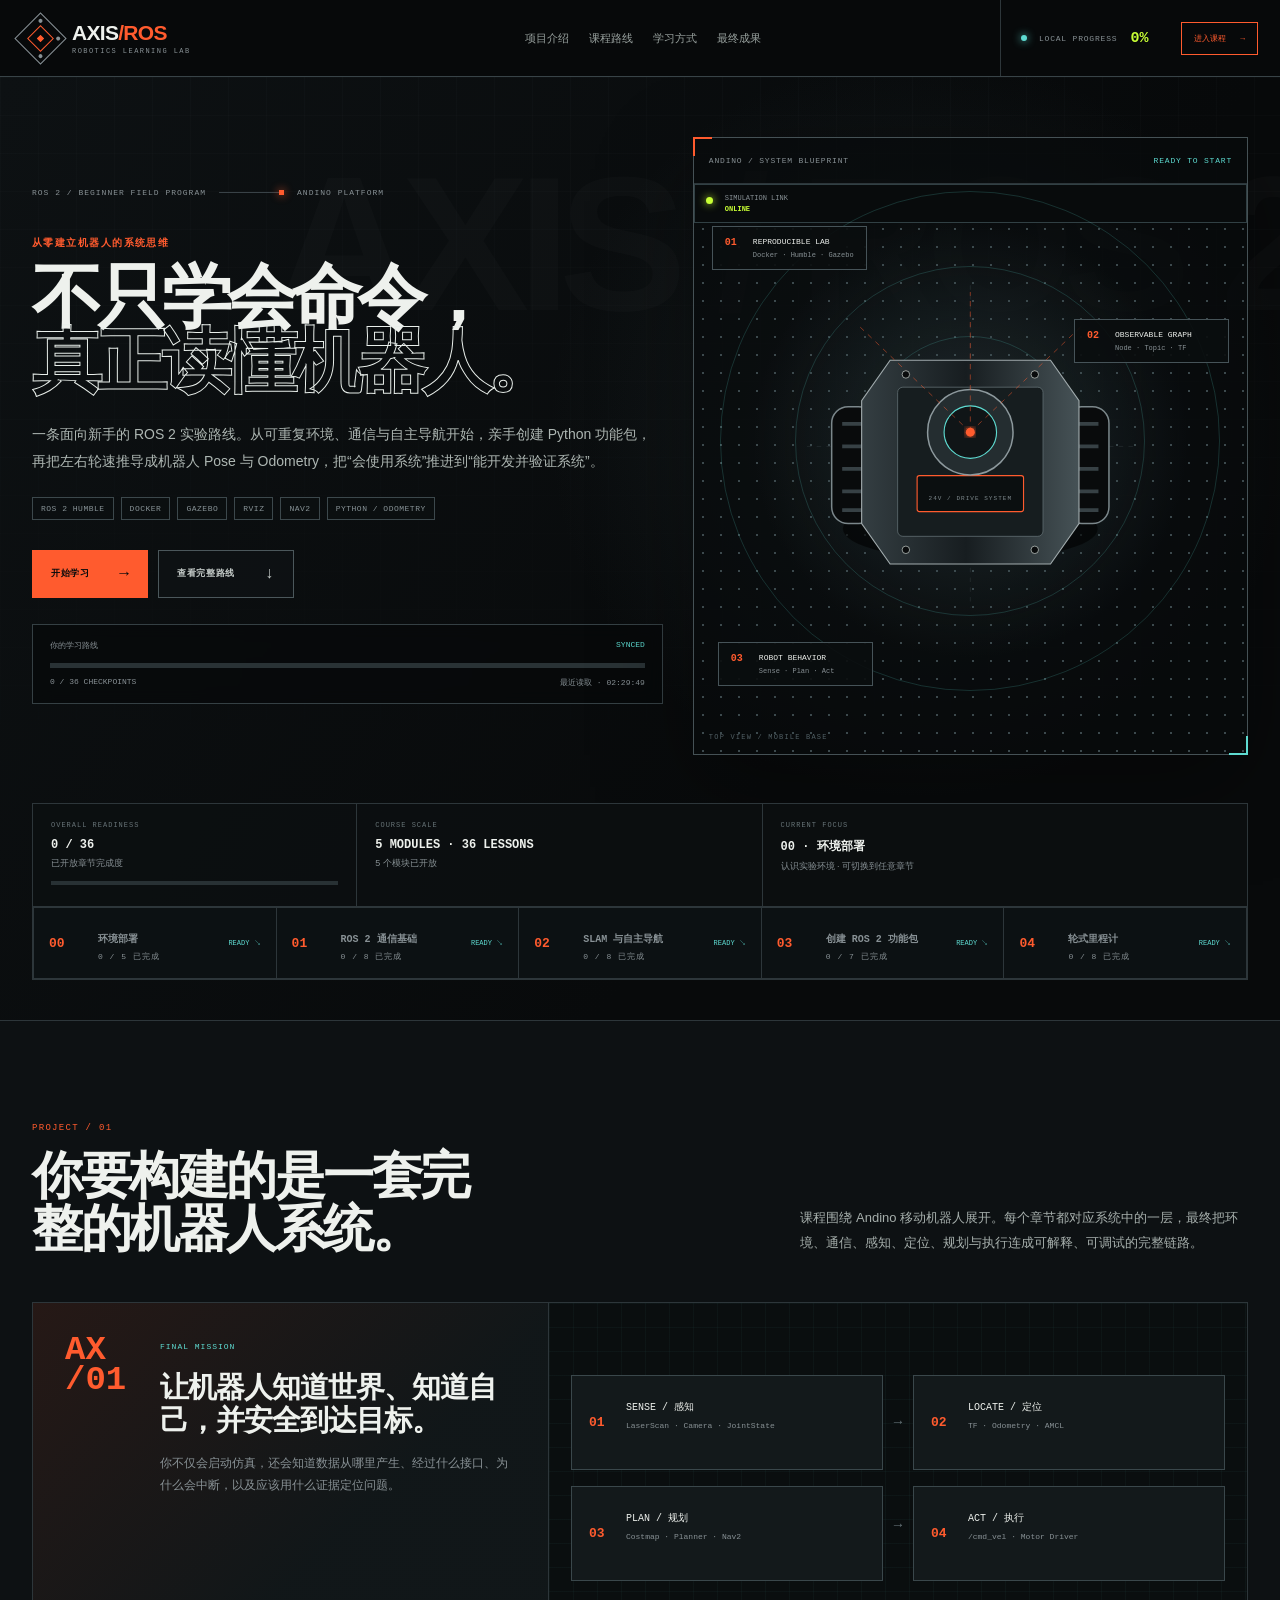
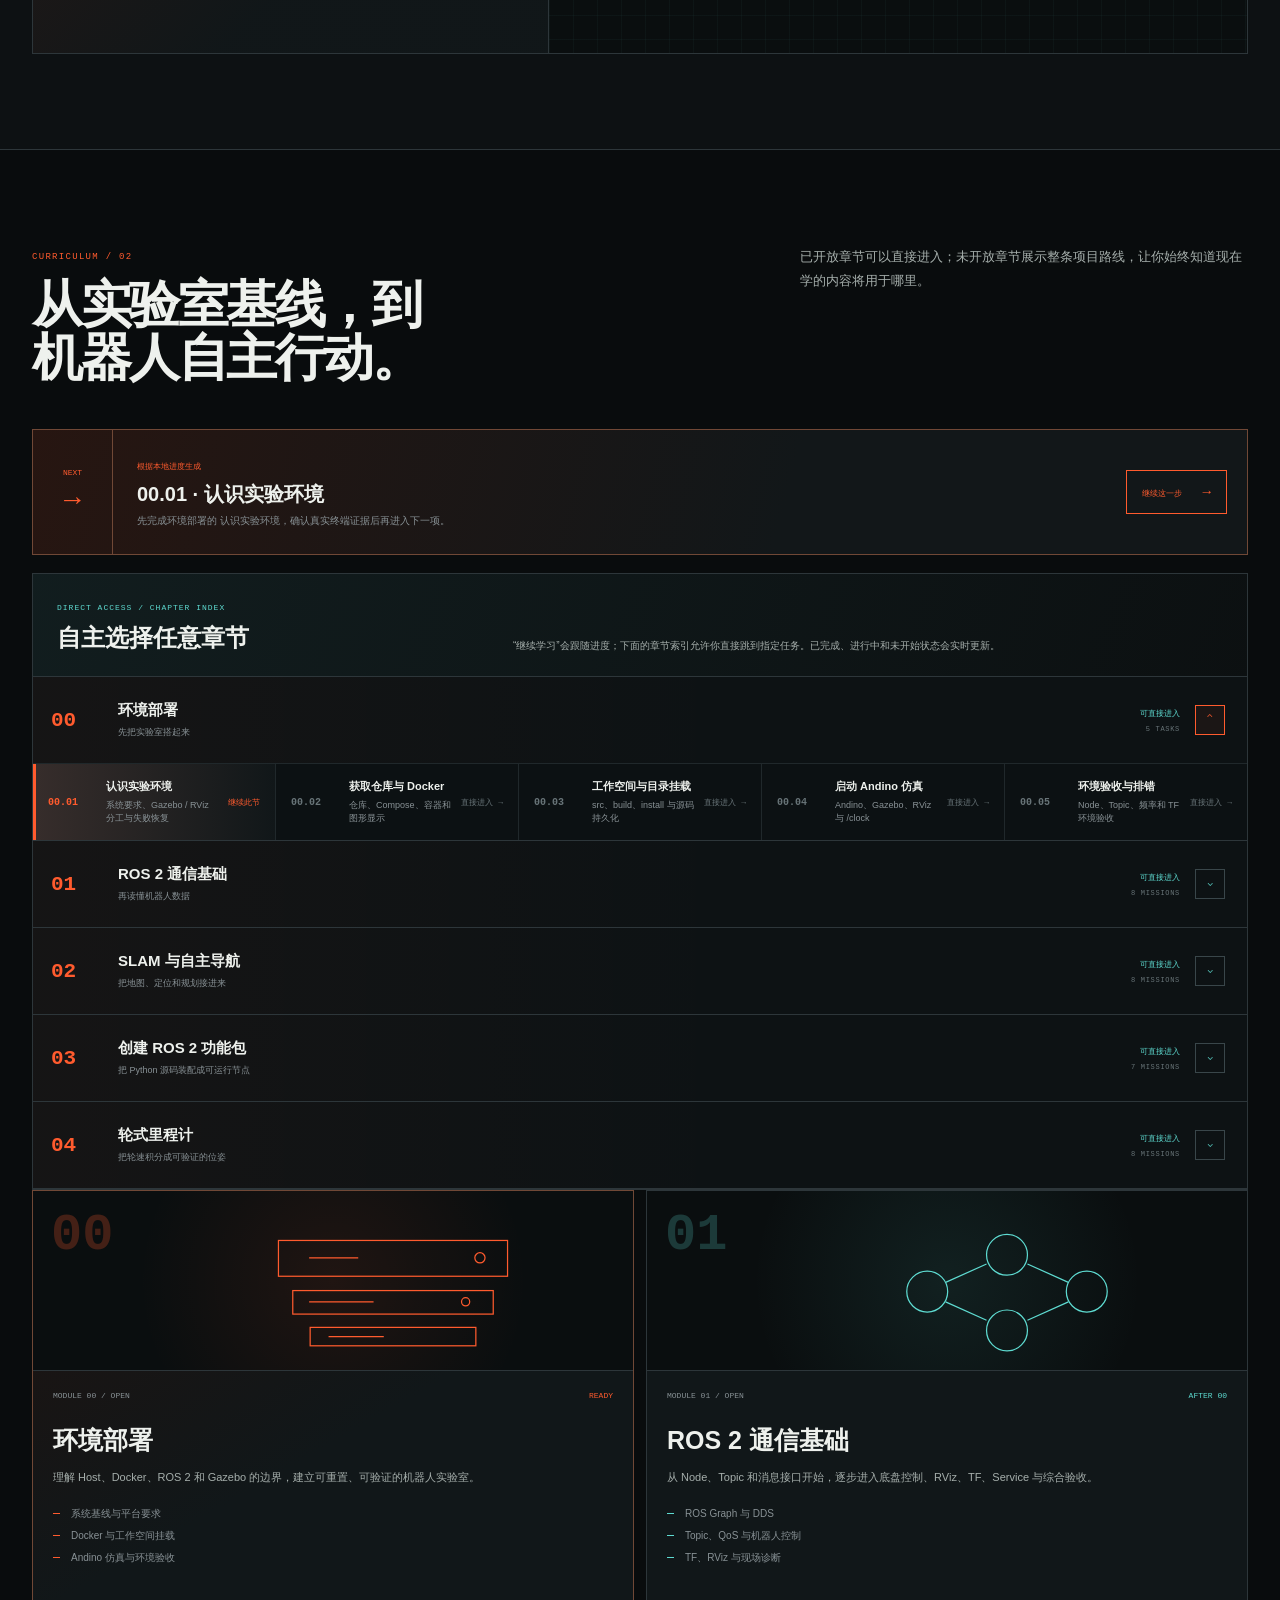
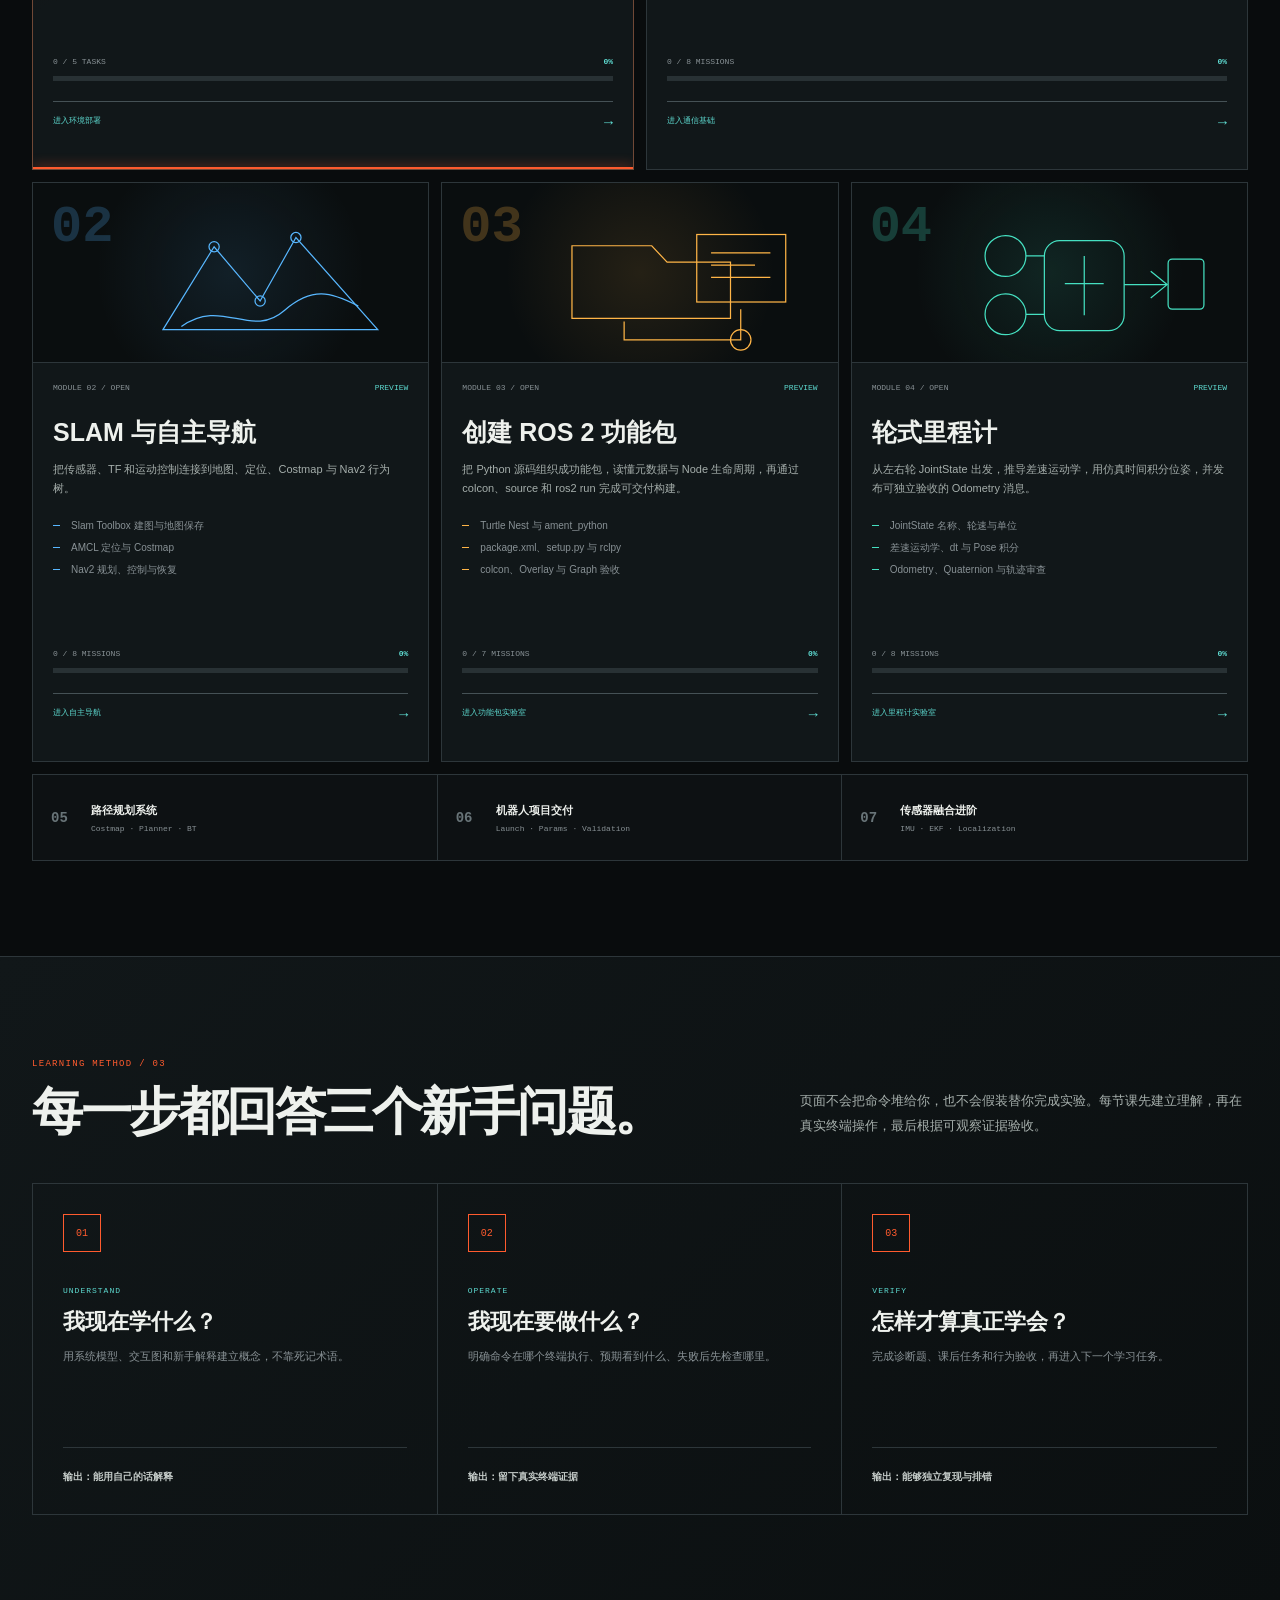
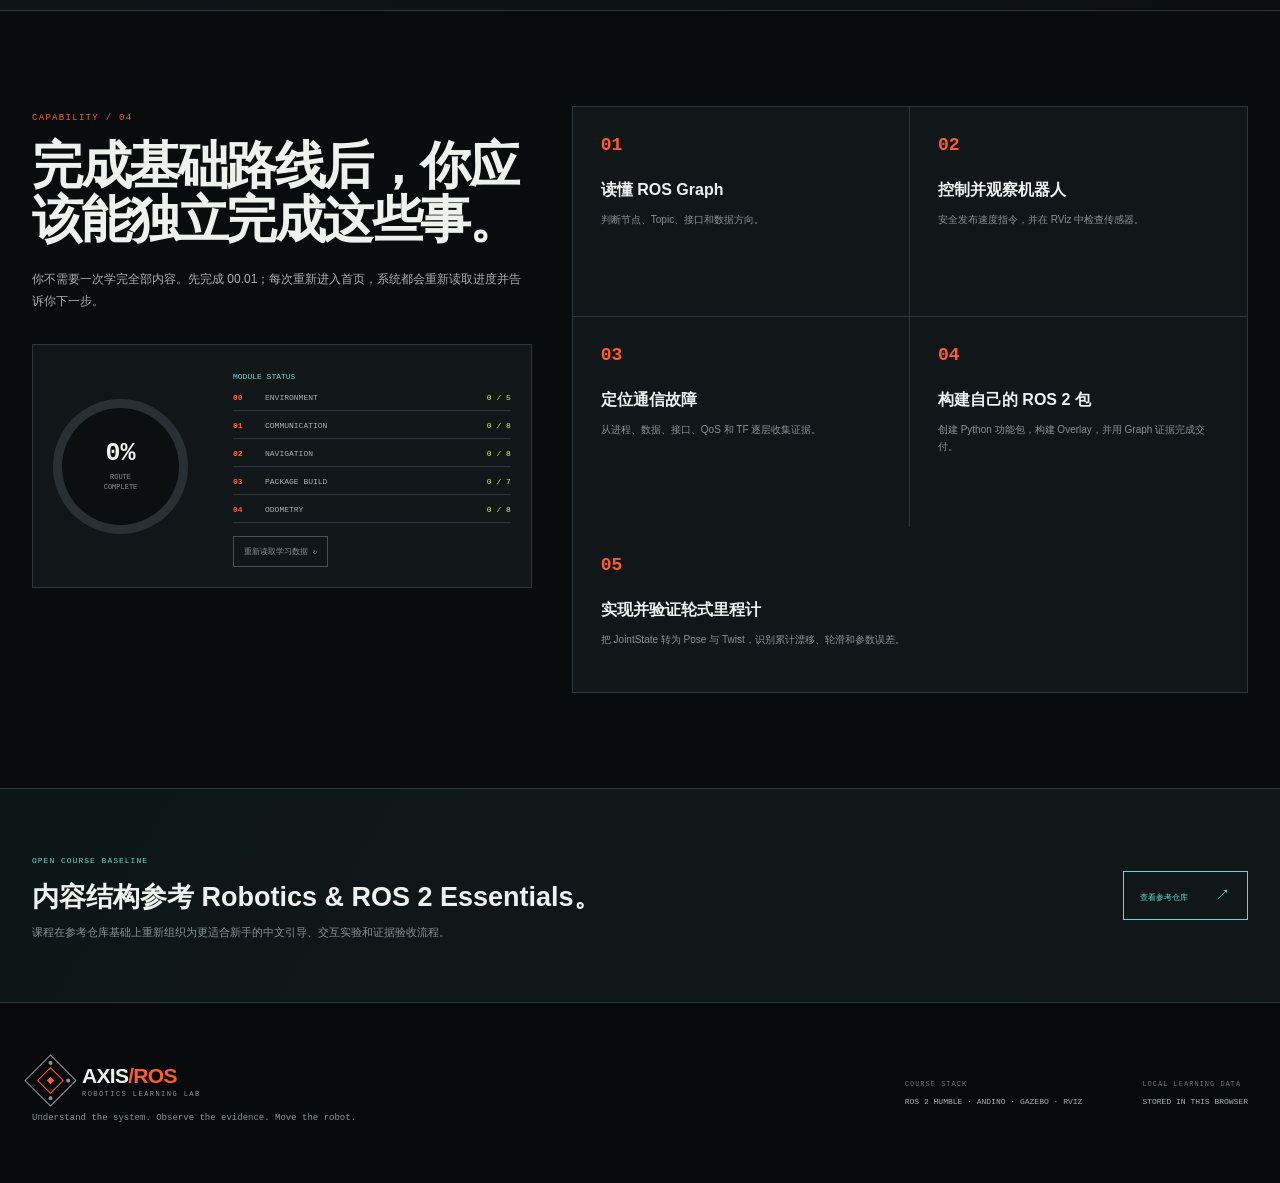
==== index.html @ 4b0c932d "feat: add interactive ROS 2 learning course" ====
<!doctype html>
<html lang="zh-CN">
  <head>
    <meta charset="UTF-8" />
    <meta name="viewport" content="width=device-width, initial-scale=1.0" />
    <meta name="description" content="AXIS ROS 2 Learning Lab — 面向新手的机器人系统学习路线" />
    <title>AXIS/ROS · 机器人学习实验室</title>
    <link rel="icon" href="data:," />
    <script src="./entry-guard.js?v=20260818e"></script>
    <link rel="stylesheet" href="./styles.css?v=20260818f" />
    <link rel="stylesheet" href="./home.css?v=20260818g" />
  </head>
  <body class="home-body">
    <div class="scanlines" aria-hidden="true"></div>

    <header class="landing-header">
      <div class="landing-header-inner">
        <a class="landing-brand" href="./index.html" aria-label="AXIS ROS 首页">
          <span class="brand-symbol"><i></i><i></i><i></i></span>
          <span><b>AXIS</b><em>/ROS</em><small>ROBOTICS LEARNING LAB</small></span>
        </a>
        <nav class="landing-nav" aria-label="首页导航">
          <a href="#project">项目介绍</a>
          <a href="#curriculum">课程路线</a>
          <a href="#method">学习方式</a>
          <a href="#outcomes">最终成果</a>
        </nav>
        <div class="landing-header-status">
          <span><i></i> LOCAL PROGRESS</span>
          <b id="homePercent">0%</b>
          <a id="headerContinue" href="./module-00.html">进入课程 <i>→</i></a>
        </div>
      </div>
    </header>

    <main id="homeTop">
      <section class="landing-hero">
        <div class="landing-hero-grid" aria-hidden="true"></div>
        <div class="landing-hero-inner">
          <div class="landing-hero-copy">
            <div class="landing-kicker"><span>ROS 2 / BEGINNER FIELD PROGRAM</span><i></i><span>ANDINO PLATFORM</span></div>
            <p class="landing-overline">从零建立机器人的系统思维</p>
            <h1>不只学会命令，<em>真正读懂机器人。</em></h1>
            <p class="landing-lead">一条面向新手的 ROS 2 实验路线。从可重复环境、通信与自主导航开始，亲手创建 Python 功能包，再把左右轮速推导成机器人 Pose 与 Odometry，把“会使用系统”推进到“能开发并验证系统”。</p>
            <div class="landing-tags" aria-label="课程技术范围"><span>ROS 2 HUMBLE</span><span>DOCKER</span><span>GAZEBO</span><span>RVIZ</span><span>NAV2</span><span>PYTHON / ODOMETRY</span></div>
            <div class="landing-actions">
              <a class="landing-primary" id="continueLearning" href="./module-00.html">开始学习 <span>→</span></a>
              <a class="landing-secondary" href="#curriculum">查看完整路线 <span>↓</span></a>
            </div>
            <div class="landing-resume">
              <div class="landing-resume-head"><span>你的学习路线</span><b id="homeDataState">SYNCED</b></div>
              <div class="landing-progress-track"><i id="homeProgressBar"></i></div>
              <div class="landing-resume-meta"><span id="homeProgressMeta">0 / 36 CHECKPOINTS</span><span id="homeLastSync">等待读取本地进度</span></div>
            </div>
          </div>

          <div class="landing-visual" aria-label="Andino 移动机器人系统示意图">
            <div class="visual-head"><span>ANDINO / SYSTEM BLUEPRINT</span><b id="homeSystemState">READY TO START</b></div>
            <div class="robot-stage">
              <div class="radar-ring ring-one"></div><div class="radar-ring ring-two"></div><div class="radar-ring ring-three"></div>
              <svg viewBox="0 0 620 520" role="img" aria-label="Andino 机器人顶视系统图">
                <defs>
                  <linearGradient id="landingMetal" x1="0" x2="1"><stop stop-color="#343e42"/><stop offset=".48" stop-color="#171d20"/><stop offset="1" stop-color="#465256"/></linearGradient>
                  <filter id="landingGlow"><feGaussianBlur stdDeviation="4" result="blur"/><feMerge><feMergeNode in="blur"/><feMergeNode in="SourceGraphic"/></feMerge></filter>
                </defs>
                <path class="visual-axis" d="M310 45V475M92 260H528"/>
                <ellipse class="robot-shadow" cx="310" cy="370" rx="170" ry="42"/>
                <g class="robot-wheel"><rect x="125" y="207" width="58" height="156" rx="22"/><path d="M139 230h30M139 260h30M139 290h30M139 320h30M139 345h30"/><rect x="437" y="207" width="58" height="156" rx="22"/><path d="M451 230h30M451 260h30M451 290h30M451 320h30M451 345h30"/></g>
                <path class="robot-chassis" d="M203 145h214l38 54v164l-38 54H203l-38-54V199z"/>
                <rect class="robot-deck" x="213" y="181" width="194" height="199" rx="7"/>
                <rect class="robot-battery" x="239" y="299" width="142" height="48" rx="3"/>
                <circle class="robot-lidar-base" cx="310" cy="241" r="57"/><circle class="robot-lidar" cx="310" cy="241" r="35"/><circle class="robot-lidar-core" cx="310" cy="241" r="6"/>
                <path class="robot-scan" d="M310 241L158 96M310 241L310 54M310 241L462 96"/>
                <circle class="robot-bolt" cx="224" cy="164" r="5"/><circle class="robot-bolt" cx="396" cy="164" r="5"/><circle class="robot-bolt" cx="224" cy="398" r="5"/><circle class="robot-bolt" cx="396" cy="398" r="5"/>
                <text class="robot-label" x="310" y="332" text-anchor="middle">24V / DRIVE SYSTEM</text>
              </svg>
              <div class="visual-callout callout-host"><span>01</span><b>REPRODUCIBLE LAB</b><small>Docker · Humble · Gazebo</small></div>
              <div class="visual-callout callout-graph"><span>02</span><b>OBSERVABLE GRAPH</b><small>Node · Topic · TF</small></div>
              <div class="visual-callout callout-motion"><span>03</span><b>ROBOT BEHAVIOR</b><small>Sense · Plan · Act</small></div>
              <div class="visual-signal"><i></i><span>SIMULATION LINK</span><b>ONLINE</b></div>
            </div>
          </div>
        </div>
        <div class="landing-metrics course-dashboard">
          <div class="metric-summary metric-progress"><small>OVERALL READINESS</small><b id="homeCheckpointCount">0 / 36</b><span>已开放章节完成度</span><i><em id="homeMetricProgressBar"></em></i></div>
          <div class="metric-summary"><small>COURSE SCALE</small><b id="homeCourseScale">5 MODULES · 36 LESSONS</b><span id="homeOpenScale">5 个模块已开放</span></div>
          <div class="metric-summary"><small>CURRENT FOCUS</small><b id="homeRouteLabel">00 · 环境部署</b><span id="homeRouteDetail">从当前学习证据继续，也可自主选章</span></div>
          <div class="course-module-pulse" id="homeModuleOverview" aria-label="全部课程模块概览"></div>
        </div>
      </section>

      <section class="landing-section project-section" id="project">
        <div class="landing-section-head">
          <div><span>PROJECT / 01</span><h2>你要构建的是一套完整的机器人系统。</h2></div>
          <p>课程围绕 Andino 移动机器人展开。每个章节都对应系统中的一层，最终把环境、通信、感知、定位、规划与执行连成可解释、可调试的完整链路。</p>
        </div>
        <div class="project-story-grid">
          <article class="project-story-main">
            <div class="story-index">AX<br/>/01</div>
            <div><span>FINAL MISSION</span><h3>让机器人知道世界、知道自己，并安全到达目标。</h3><p>你不仅会启动仿真，还会知道数据从哪里产生、经过什么接口、为什么会中断，以及应该用什么证据定位问题。</p></div>
          </article>
          <div class="system-chain">
            <div><i>01</i><span><b>SENSE / 感知</b><small>LaserScan · Camera · JointState</small></span></div>
            <em>→</em><div><i>02</i><span><b>LOCATE / 定位</b><small>TF · Odometry · AMCL</small></span></div>
            <em>→</em><div><i>03</i><span><b>PLAN / 规划</b><small>Costmap · Planner · Nav2</small></span></div>
            <em>→</em><div><i>04</i><span><b>ACT / 执行</b><small>/cmd_vel · Motor Driver</small></span></div>
          </div>
        </div>
      </section>

      <section class="landing-section curriculum-section" id="curriculum">
        <div class="landing-section-head compact">
          <div><span>CURRICULUM / 02</span><h2>从实验室基线，到机器人自主行动。</h2></div>
          <p>已开放章节可以直接进入；未开放章节展示整条项目路线，让你始终知道现在学的内容将用于哪里。</p>
        </div>

        <article class="next-action-card">
          <div class="next-action-code"><span>NEXT</span><b>→</b></div>
          <div class="next-action-copy"><span>根据本地进度生成</span><h3 id="homeNextTitle">00.01 · 认识实验环境</h3><p id="homeNextReason">从环境部署开始，先建立一套可重复的实验环境。</p></div>
          <div class="next-action-meta"><span id="homeNextStage">STAGE 01 · UNDERSTAND</span><b id="homeNextProgress">TERMINAL EVIDENCE · 0 / 5</b></div>
          <a id="homeNextButton" href="./module-00.html">继续这一步 <span>→</span></a>
        </article>

        <section class="chapter-directory" aria-labelledby="chapterDirectoryTitle">
          <div class="chapter-directory-head"><div><span>DIRECT ACCESS / CHAPTER INDEX</span><h3 id="chapterDirectoryTitle">自主选择任意章节</h3></div><p>“继续学习”会跟随进度；下面的章节索引允许你直接跳到指定任务。已完成、进行中和未开始状态会实时更新。</p></div>
          <div class="chapter-directory-list" id="chapterDirectoryList"></div>
        </section>

        <div class="home-module-grid">
          <article class="home-module-card current" data-home-card="environment">
            <div class="module-card-visual"><span>00</span><svg viewBox="0 0 260 140" aria-hidden="true"><rect x="18" y="20" width="224" height="35"/><rect x="32" y="69" width="196" height="23"/><rect x="49" y="105" width="162" height="18"/><path d="M48 37h48M48 80h63M67 114h54"/><circle cx="215" cy="37" r="5"/><circle cx="201" cy="80" r="4"/></svg></div>
            <div class="home-card-top"><span>MODULE 00 / OPEN</span><b id="homeEnvStatus">READY</b></div>
            <h3>环境部署</h3><p>理解 Host、Docker、ROS 2 和 Gazebo 的边界，建立可重置、可验证的机器人实验室。</p>
            <ul><li>系统基线与平台要求</li><li>Docker 与工作空间挂载</li><li>Andino 仿真与环境验收</li></ul>
            <div class="home-card-progress"><div><span id="homeEnvProgressText">0 / 5 TASKS</span><b id="homeEnvProgressPercent">0%</b></div><i><em id="homeEnvProgressBar"></em></i></div>
            <a href="./module-00.html">进入环境部署 <span>→</span></a>
          </article>

          <article class="home-module-card" data-home-card="communication">
            <div class="module-card-visual cyan"><span>01</span><svg viewBox="0 0 260 140" aria-hidden="true"><circle cx="52" cy="70" r="20"/><circle cx="130" cy="34" r="20"/><circle cx="208" cy="70" r="20"/><circle cx="130" cy="108" r="20"/><path d="M70 61l40-18M150 43l40 18M190 80l-40 18M110 98L70 80"/></svg></div>
            <div class="home-card-top"><span>MODULE 01 / OPEN</span><b id="homeM01Status">AFTER 00</b></div>
            <h3>ROS 2 通信基础</h3><p>从 Node、Topic 和消息接口开始，逐步进入底盘控制、RViz、TF、Service 与综合验收。</p>
            <ul><li>ROS Graph 与 DDS</li><li>Topic、QoS 与机器人控制</li><li>TF、RViz 与现场诊断</li></ul>
            <div class="home-card-progress"><div><span id="homeM01ProgressText">0 / 8 MISSIONS</span><b id="homeM01ProgressPercent">0%</b></div><i><em id="homeM01ProgressBar"></em></i></div>
            <a href="./module-01.html">进入通信基础 <span>→</span></a>
          </article>

          <article class="home-module-card" data-home-card="navigation">
            <div class="module-card-visual nav"><span>02</span><svg viewBox="0 0 260 140" aria-hidden="true"><path d="M25 115L75 34l45 53 35-62 80 90z"/><circle cx="75" cy="34" r="5"/><circle cx="120" cy="87" r="5"/><circle cx="155" cy="25" r="5"/><path d="M43 112c40-29 68 13 101-16 27-23 45-18 72-4"/></svg></div>
            <div class="home-card-top"><span>MODULE 02 / OPEN</span><b id="homeM02Status">PREVIEW</b></div>
            <h3>SLAM 与自主导航</h3><p>把传感器、TF 和运动控制连接到地图、定位、Costmap 与 Nav2 行为树。</p>
            <ul><li>Slam Toolbox 建图与地图保存</li><li>AMCL 定位与 Costmap</li><li>Nav2 规划、控制与恢复</li></ul>
            <div class="home-card-progress"><div><span id="homeM02ProgressText">0 / 8 MISSIONS</span><b id="homeM02ProgressPercent">0%</b></div><i><em id="homeM02ProgressBar"></em></i></div>
            <a href="./module-02.html">进入自主导航 <span>→</span></a>
          </article>

          <article class="home-module-card" data-home-card="packages">
            <div class="module-card-visual package"><span>03</span><svg viewBox="0 0 260 140" aria-hidden="true"><path d="M25 33h78l15 16h62v55H25z"/><rect x="147" y="22" width="87" height="66"/><path d="M161 40h58M161 52h43M161 64h58M76 107v18h88M190 95v30h-26"/><circle cx="190" cy="125" r="10"/></svg></div>
            <div class="home-card-top"><span>MODULE 03 / OPEN</span><b id="homeM03Status">PREVIEW</b></div>
            <h3>创建 ROS 2 功能包</h3><p>把 Python 源码组织成功能包，读懂元数据与 Node 生命周期，再通过 colcon、source 和 ros2 run 完成可交付构建。</p>
            <ul><li>Turtle Nest 与 ament_python</li><li>package.xml、setup.py 与 rclpy</li><li>colcon、Overlay 与 Graph 验收</li></ul>
            <div class="home-card-progress"><div><span id="homeM03ProgressText">0 / 7 MISSIONS</span><b id="homeM03ProgressPercent">0%</b></div><i><em id="homeM03ProgressBar"></em></i></div>
            <a href="./module-03.html">进入功能包实验室 <span>→</span></a>
          </article>

          <article class="home-module-card" data-home-card="odometry">
            <div class="module-card-visual odometry"><span>04</span><svg viewBox="0 0 260 140" aria-hidden="true"><circle cx="48" cy="43" r="20"/><circle cx="48" cy="100" r="20"/><rect x="86" y="28" width="78" height="88" rx="15"/><path d="M68 43h18M68 100h18M125 43v58M106 70h38M164 71h42M190 58l16 13-16 13"/><rect x="207" y="46" width="35" height="49" rx="4"/></svg></div>
            <div class="home-card-top"><span>MODULE 04 / OPEN</span><b id="homeM04Status">PREVIEW</b></div>
            <h3>轮式里程计</h3><p>从左右轮 JointState 出发，推导差速运动学，用仿真时间积分位姿，并发布可独立验收的 Odometry 消息。</p>
            <ul><li>JointState 名称、轮速与单位</li><li>差速运动学、dt 与 Pose 积分</li><li>Odometry、Quaternion 与轨迹审查</li></ul>
            <div class="home-card-progress"><div><span id="homeM04ProgressText">0 / 8 MISSIONS</span><b id="homeM04ProgressPercent">0%</b></div><i><em id="homeM04ProgressBar"></em></i></div>
            <a href="./module-04.html">进入里程计实验室 <span>→</span></a>
          </article>
        </div>

        <div class="future-route" aria-label="后续课程路线">
          <div><i>05</i><span><b>路径规划系统</b><small>Costmap · Planner · BT</small></span></div>
          <div><i>06</i><span><b>机器人项目交付</b><small>Launch · Params · Validation</small></span></div>
          <div><i>07</i><span><b>传感器融合进阶</b><small>IMU · EKF · Localization</small></span></div>
        </div>
      </section>

      <section class="landing-section method-section" id="method">
        <div class="landing-section-head">
          <div><span>LEARNING METHOD / 03</span><h2>每一步都回答三个新手问题。</h2></div>
          <p>页面不会把命令堆给你，也不会假装替你完成实验。每节课先建立理解，再在真实终端操作，最后根据可观察证据验收。</p>
        </div>
        <div class="method-grid">
          <article><i>01</i><span>UNDERSTAND</span><h3>我现在学什么？</h3><p>用系统模型、交互图和新手解释建立概念，不靠死记术语。</p><b>输出：能用自己的话解释</b></article>
          <article><i>02</i><span>OPERATE</span><h3>我现在要做什么？</h3><p>明确命令在哪个终端执行、预期看到什么、失败后先检查哪里。</p><b>输出：留下真实终端证据</b></article>
          <article><i>03</i><span>VERIFY</span><h3>怎样才算真正学会？</h3><p>完成诊断题、课后任务和行为验收，再进入下一个学习任务。</p><b>输出：能够独立复现与排错</b></article>
        </div>
      </section>

      <section class="landing-section outcomes-section" id="outcomes">
        <div class="outcomes-copy">
          <span>CAPABILITY / 04</span><h2>完成基础路线后，你应该能独立完成这些事。</h2><p id="homeSideNote">先从第一项任务开始，首页会在每次进入时重新读取进度并告诉你下一步。</p>
          <div class="outcomes-progress">
            <div class="home-gauge" id="homeGauge"><div><b id="homeGaugePercent">0%</b><span>ROUTE<br/>COMPLETE</span></div></div>
            <div><span>MODULE STATUS</span><p><b>00</b> ENVIRONMENT <em id="homeNode00">0 / 5</em></p><p><b>01</b> COMMUNICATION <em id="homeNode01">0 / 8</em></p><p><b>02</b> NAVIGATION <em id="homeNode02">0 / 8</em></p><p><b>03</b> PACKAGE BUILD <em id="homeNode03">0 / 7</em></p><p><b>04</b> ODOMETRY <em id="homeNode04">0 / 8</em></p><button id="refreshData" type="button">重新读取学习数据 ↻</button></div>
          </div>
        </div>
        <div class="capability-grid">
          <div><i>01</i><b>读懂 ROS Graph</b><p>判断节点、Topic、接口和数据方向。</p></div>
          <div><i>02</i><b>控制并观察机器人</b><p>安全发布速度指令，并在 RViz 中检查传感器。</p></div>
          <div><i>03</i><b>定位通信故障</b><p>从进程、数据、接口、QoS 和 TF 逐层收集证据。</p></div>
          <div><i>04</i><b>构建自己的 ROS 2 包</b><p>创建 Python 功能包，构建 Overlay，并用 Graph 证据完成交付。</p></div>
          <div><i>05</i><b>实现并验证轮式里程计</b><p>把 JointState 转为 Pose 与 Twist，识别累计漂移、轮滑和参数误差。</p></div>
        </div>
      </section>

      <section class="landing-reference">
        <div><span>OPEN COURSE BASELINE</span><h2>内容结构参考 Robotics &amp; ROS 2 Essentials。</h2><p>课程在参考仓库基础上重新组织为更适合新手的中文引导、交互实验和证据验收流程。</p></div>
        <a href="https://github.com/henki-robotics/robotics_essentials_ros2" target="_blank" rel="noreferrer">查看参考仓库 <span>↗</span></a>
      </section>
    </main>

    <footer class="landing-footer">
      <div><a class="landing-brand" href="#homeTop"><span class="brand-symbol"><i></i><i></i><i></i></span><span><b>AXIS</b><em>/ROS</em><small>ROBOTICS LEARNING LAB</small></span></a><p>Understand the system. Observe the evidence. Move the robot.</p></div>
      <div><span>COURSE STACK</span><b>ROS 2 HUMBLE · ANDINO · GAZEBO · RVIZ</b></div>
      <div><span>LOCAL LEARNING DATA</span><b>STORED IN THIS BROWSER</b></div>
    </footer>

    <div class="toast" id="homeToast" role="status"></div>
    <script src="./page-transition.js?v=20260818f"></script>
    <script src="./home.js?v=20260818g"></script>
  </body>
</html>
---- styles.css ----
:root {
  --black: #080a0b;
  --coal: #0e1214;
  --panel: #13181b;
  --panel-2: #191f22;
  --steel: #879196;
  --steel-dark: #394247;
  --line: #2d363a;
  --white: #eef1ed;
  --muted: #889195;
  --orange: #ff5b2e;
  --orange-soft: #ff9b77;
  --cyan: #5edbd1;
  --lime: #c8ff35;
  --warning: #ffc34d;
  --mono: "SFMono-Regular", "Roboto Mono", "Cascadia Code", Consolas, monospace;
  --sans: Inter, ui-sans-serif, -apple-system, BlinkMacSystemFont, "Segoe UI", sans-serif;
}

* { box-sizing: border-box; }
html { scroll-behavior: smooth; scroll-padding-top: 185px; }
body { margin: 0; color: var(--white); background: var(--black); font-family: var(--sans); -webkit-font-smoothing: antialiased; }
button, input { font: inherit; }
button { color: inherit; }
::selection { color: #000; background: var(--orange); }

.route-transition { position: fixed; inset: 0; z-index: 200; pointer-events: none; background: #080a0b; transform: translateY(0); opacity: 1; transition: transform .34s cubic-bezier(.76,0,.24,1), opacity .24s ease; }
html.route-ready .route-transition { transform: translateY(-100%); opacity: 0; }
.route-transition.leaving { transform: translateY(0); opacity: 1; transition-duration: .18s; }
.route-transition>span,.route-transition>b,.route-transition>i{position:absolute;left:50%;transform:translateX(-50%)}
.route-transition>span{top:calc(50% - 35px);color:var(--muted);font:8px var(--mono);letter-spacing:1.4px}
.route-transition>b{top:50%;color:var(--white);font:700 15px var(--sans);letter-spacing:.3px}
.route-transition>i{top:calc(50% + 38px);width:min(260px,54vw);height:2px;background:#263137;overflow:hidden}
.route-transition>i::after{content:"";position:absolute;inset:0;background:linear-gradient(90deg,var(--orange),var(--cyan));transform:translateX(-100%)}
.route-transition.leaving>i::after{animation:route-progress .24s cubic-bezier(.7,0,.3,1) forwards}
@keyframes route-progress{to{transform:translateX(0)}}
@media (prefers-reduced-motion: reduce) { .route-transition { display: none; } }

.scanlines { position: fixed; inset: 0; z-index: 100; pointer-events: none; opacity: .16; background: repeating-linear-gradient(to bottom, transparent 0, transparent 3px, rgba(255,255,255,.022) 4px); }
.topbar { height: 76px; position: sticky; top: 0; z-index: 50; display: grid; grid-template-columns: 310px 1fr auto; align-items: center; border-bottom: 1px solid #4a5559; background: rgba(8,10,11,.93); backdrop-filter: blur(18px); }
.brand { height: 100%; padding: 0 25px; display: flex; align-items: center; gap: 13px; border-right: 1px solid var(--line); color: inherit; text-decoration: none; }
.brand-symbol { width: 37px; height: 37px; position: relative; border: 1px solid var(--steel); transform: rotate(45deg); }
.brand-symbol::before, .brand-symbol::after { content: ""; position: absolute; inset: 8px; border: 1px solid var(--orange); }
.brand-symbol::after { inset: 15px; background: var(--orange); }
.brand-symbol i { position: absolute; width: 4px; height: 4px; border-radius: 50%; background: var(--steel); }
.brand-symbol i:first-child { top: 3px; left: 3px; }.brand-symbol i:nth-child(2) { right: 3px; top: 3px; }.brand-symbol i:last-child { bottom: 3px; right: 3px; }
.brand > span:last-child { display: flex; align-items: baseline; flex-wrap: wrap; }
.brand b { font: 900 21px var(--sans); letter-spacing: -.7px; }.brand em { color: var(--orange); font: 900 21px var(--sans); font-style: normal; }
.brand small { width: 100%; margin-top: 2px; color: var(--muted); font: 7px var(--mono); letter-spacing: 1.5px; }
.top-center { justify-self: center; color: var(--muted); font: 8px var(--mono); letter-spacing: 1.4px; }
.live-dot { display: inline-block; width: 6px; height: 6px; margin-right: 8px; border-radius: 50%; background: var(--cyan); box-shadow: 0 0 10px var(--cyan); }
.coordinate { margin-left: 22px; padding-left: 22px; border-left: 1px solid var(--line); }
.top-actions { height: 100%; display: flex; }
.search-trigger, .profile { border: 0; border-left: 1px solid var(--line); background: transparent; cursor: pointer; }
.search-trigger { padding: 0 20px; color: var(--muted); font: 8px var(--mono); letter-spacing: 1px; }.search-trigger span { color: var(--white); font-size: 18px; vertical-align: -2px; margin-right: 7px; }.search-trigger kbd { margin-left: 12px; padding: 4px; border: 1px solid var(--steel-dark); }
.profile { width: 104px; display: grid; place-content: center; color: var(--white); font: 800 12px var(--mono); }.profile span { display: block; color: var(--muted); font-size: 6px; letter-spacing: 1px; margin-top: 3px; }

.app-shell { max-width: 1920px; margin: 0 auto; display: grid; grid-template-columns: 270px minmax(690px, 1fr) 270px; align-items: start; }
.syllabus, .telemetry-panel { height: calc(100vh - 76px); position: sticky; top: 76px; overflow-y: auto; scrollbar-width: thin; scrollbar-color: var(--steel-dark) transparent; background: #0b0e0f; }
.syllabus { border-right: 1px solid var(--line); }
.telemetry-panel { border-left: 1px solid var(--line); }
.aside-heading, .telemetry-title { height: 49px; padding: 0 17px; display: flex; justify-content: space-between; align-items: center; border-bottom: 1px solid var(--line); font: 8px var(--mono); letter-spacing: 1.2px; }
.aside-heading b { color: var(--orange); font-weight: 500; }
.program-progress { padding: 20px 17px 18px; border-bottom: 1px solid var(--line); }
.program-progress > div:first-child { display: flex; justify-content: space-between; align-items: end; font-size: 10px; }.program-progress b { color: var(--lime); font: 800 19px var(--mono); }
.metal-track { height: 4px; margin: 11px 0 8px; background: #2a3134; }.metal-track i { display: block; width: 24%; height: 100%; background: linear-gradient(90deg, var(--orange), var(--lime)); transition: width .5s ease; }
.program-progress small { color: var(--muted); font: 7px var(--mono); letter-spacing: .8px; }
.module-list { padding: 6px 0; }
.module { width: 100%; min-height: 83px; padding: 12px 12px 12px 15px; display: grid; grid-template-columns: 30px 1fr 20px; align-items: center; gap: 9px; border: 0; border-bottom: 1px solid #202629; background: transparent; text-align: left; cursor: pointer; position: relative; }
.module::before { content: ""; position: absolute; left: 0; top: 0; bottom: 0; width: 3px; background: transparent; }
.module:hover { background: #111619; }.module.active { background: linear-gradient(90deg, rgba(255,91,46,.13), transparent); }.module.active::before { background: var(--orange); box-shadow: 0 0 13px var(--orange); }
.module-index { color: #596267; font: 800 18px var(--mono); }.module.active .module-index { color: var(--orange); }.module.done .module-index { color: var(--cyan); }
.module small, .module b, .module em { display: block; }.module small { color: #657075; font: 6px var(--mono); letter-spacing: 1px; }.module b { margin: 5px 0 4px; color: #c7cdca; font-size: 11px; }.module em { color: #697378; font: 7px var(--mono); font-style: normal; }
.module > i { color: #4a5559; font: 10px var(--mono); font-style: normal; }.module.active > i { color: var(--orange); }.module.done > i { color: var(--cyan); }.module.locked { opacity: .58; }
.reference-note { margin: 18px 15px 30px; padding: 13px; border: 1px solid var(--line); background: var(--coal); }.reference-note span, .reference-note b, .reference-note a { display: block; }.reference-note span { color: var(--muted); font: 6px var(--mono); letter-spacing: 1.2px; }.reference-note b { margin: 7px 0 12px; font-size: 9px; }.reference-note a { color: var(--orange); font: 7px var(--mono); text-decoration: none; }

.main-console { min-width: 0; background-color: #0c0f10; background-image: linear-gradient(rgba(109,122,127,.07) 1px, transparent 1px), linear-gradient(90deg, rgba(109,122,127,.07) 1px, transparent 1px); background-size: 32px 32px; }
.mission-hero { min-height: 550px; display: grid; grid-template-columns: 48% 52%; border-bottom: 1px solid var(--steel-dark); overflow: hidden; }
.hero-copy { padding: clamp(45px,5vw,80px) clamp(35px,4vw,70px); align-self: center; }
.serial { display: flex; align-items: center; gap: 12px; color: var(--muted); font: 7px var(--mono); letter-spacing: 1px; }.serial i { width: 70px; height: 1px; background: var(--steel-dark); position: relative; }.serial i::after { content: ""; width: 5px; height: 5px; position: absolute; right: 0; top: -2px; background: var(--orange); }
.overline { color: var(--orange); font: 700 8px var(--mono); letter-spacing: 1.6px; }
.hero-copy .overline { margin: 35px 0 16px; }
.hero-copy h1 { margin: 0; font-size: clamp(50px,5vw,78px); line-height: .92; letter-spacing: -4.8px; text-transform: uppercase; }.hero-copy h1 span { color: transparent; -webkit-text-stroke: 1px var(--white); }
.hero-intro { max-width: 580px; margin: 26px 0 31px; color: #aab2af; font-size: 13px; line-height: 1.9; }
.mission-specs { display: grid; grid-template-columns: repeat(3,1fr); border-top: 1px solid var(--line); border-bottom: 1px solid var(--line); }.mission-specs div { padding: 14px 10px; border-right: 1px solid var(--line); }.mission-specs div:last-child { border: 0; }.mission-specs small, .mission-specs b { display: block; }.mission-specs small { color: #626c70; font: 6px var(--mono); letter-spacing: 1px; }.mission-specs b { margin-top: 6px; font: 700 9px var(--mono); }
.robot-viewport { min-height: 550px; position: relative; border-left: 1px solid var(--line); background: radial-gradient(circle at 50% 54%, #263034 0, #111619 42%, #090b0c 72%); }
.viewport-head, .telemetry-strip { position: absolute; left: 0; right: 0; z-index: 2; height: 42px; padding: 0 15px; display: flex; align-items: center; justify-content: space-between; color: var(--muted); font: 7px var(--mono); letter-spacing: 1px; }.viewport-head { top: 0; border-bottom: 1px solid var(--line); }.viewport-head b { color: var(--cyan); font-weight: 500; }.telemetry-strip { bottom: 0; justify-content: flex-start; gap: 25px; border-top: 1px solid var(--line); }.telemetry-strip i { display: inline-block; width: 5px; height: 5px; margin-right: 5px; border-radius: 50%; background: var(--cyan); box-shadow: 0 0 8px var(--cyan); }
.robot-viewport > svg { position: absolute; inset: 44px 0; width: 100%; height: calc(100% - 86px); overflow: visible; }
.blueprint-grid path { stroke: rgba(130,146,151,.12); stroke-width: 1; }.dimension path, .callout path { fill: none; stroke: #778287; stroke-width: 1; }.dimension text, .callout text { fill: #8d989d; font: 8px var(--mono); letter-spacing: 1px; }.shadow { fill: rgba(0,0,0,.65); }.wheel rect { fill: #0b0d0e; stroke: #626c70; stroke-width: 2; }.wheel path { stroke: #343b3f; stroke-width: 5; }.chassis { fill: url(#metal); stroke: #a2aaad; stroke-width: 1.5; }.deck { fill: #20272a; stroke: #778287; }.battery { fill: #111719; stroke: var(--orange); }.battery-line { stroke: #566166; }.bolt { fill: #090b0c; stroke: #a2aaad; }.lidar rect, .lidar ellipse { fill: #262e32; stroke: #9ca6aa; }.lidar path { stroke: var(--orange); }.lidar circle { fill: var(--orange); filter: url(#glow); }.sensor circle:first-child { fill: #151a1c; stroke: #869196; }.sensor circle:last-child { fill: var(--cyan); filter: url(#glow); }.signal { fill: none; stroke: var(--orange); stroke-dasharray: 6 5; opacity: .7; }.callout circle { fill: var(--orange); }

.panel-corners { position: relative; }.panel-corners::before, .panel-corners::after { content: ""; position: absolute; width: 12px; height: 12px; }.panel-corners::before { top: 14px; left: 14px; border-top: 1px solid var(--orange); border-left: 1px solid var(--orange); }.panel-corners::after { right: 14px; bottom: 14px; border-right: 1px solid var(--orange); border-bottom: 1px solid var(--orange); }
.beginner-guide { min-height: 92px; position: sticky; top: 76px; z-index: 30; display: grid; grid-template-columns: 1fr 1.25fr auto; align-items: stretch; border-bottom: 1px solid #6b4b3e; background: rgba(20,25,27,.97); backdrop-filter: blur(12px); box-shadow: 0 12px 25px rgba(0,0,0,.24); }.beginner-guide > div { padding: 17px 22px; display: flex; flex-direction: column; justify-content: center; border-right: 1px solid var(--line); }.beginner-guide span, .beginner-guide b, .beginner-guide small { display: block; }.beginner-guide span { margin-bottom: 5px; color: var(--orange); font: 6px var(--mono); letter-spacing: 1px; }.beginner-guide b { font-size: 10px; }.beginner-guide small { margin-top: 4px; color: var(--muted); font-size: 8px; }.beginner-guide button { min-width: 180px; padding: 0 20px; border: 0; color: #080a0b; background: var(--orange); font: 700 7px var(--mono); letter-spacing: .8px; cursor: pointer; }.beginner-guide button:hover { background: var(--lime); }.beginner-guide button span { display: inline; margin-left: 15px; color: inherit; font-size: 14px; }
.mission-brief { margin: 45px clamp(25px,4vw,60px); padding: 42px; display: grid; grid-template-columns: 90px 1.1fr 1.45fr; gap: 35px; border: 1px solid var(--steel-dark); background: linear-gradient(125deg,#171c1f,#0d1012); }
.section-id { display: flex; gap: 10px; }.section-id span { color: var(--orange); font: 800 44px/.8 var(--mono); }.section-id small { color: var(--muted); font: 6px/1.5 var(--mono); letter-spacing: 1px; }
.brief-main h2, .diag-head h2 { margin: 9px 0 16px; font-size: clamp(24px,2.3vw,35px); letter-spacing: -1.4px; }.brief-main > p:last-child { color: var(--muted); font-size: 12px; line-height: 1.8; }
.outcome-grid { display: grid; grid-template-columns: 1fr 1fr; border: 1px solid var(--line); }.outcome-grid div { padding: 17px; border-right: 1px solid var(--line); border-bottom: 1px solid var(--line); }.outcome-grid div:nth-child(even) { border-right: 0; }.outcome-grid div:nth-child(n+3) { border-bottom: 0; }.outcome-grid span { color: var(--orange); font: 7px var(--mono); }.outcome-grid b { display: block; margin: 7px 0; font-size: 10px; }.outcome-grid p { margin: 0; color: var(--muted); font-size: 9px; line-height: 1.5; }
.step-rail { margin: 0 clamp(25px,4vw,60px) 45px; display: grid; grid-template-columns: repeat(4,1fr); position: relative; border: 1px solid var(--line); background: var(--coal); }.step-rail button { min-height: 84px; padding: 14px 15px; display: grid; grid-template-columns: 27px 1fr; border: 0; border-right: 1px solid var(--line); background: transparent; text-align: left; cursor: pointer; }.step-rail button:last-of-type { border: 0; }.step-rail button:hover, .step-rail button.active { background: #171d20; }.step-rail button > span { color: #546065; font: 800 18px var(--mono); grid-row: 1/3; }.step-rail button.active > span { color: var(--orange); }.step-rail small, .step-rail b { display: block; }.step-rail small { color: var(--muted); font: 6px var(--mono); letter-spacing: .8px; }.step-rail b { margin-top: 7px; font-size: 9px; }.step-rail > i { position: absolute; left: 0; bottom: 0; width: 25%; height: 2px; background: var(--orange); box-shadow: 0 0 9px var(--orange); transition: left .35s ease; }

.lab-section { margin: 0 clamp(25px,4vw,60px) 55px; border-top: 1px solid #647075; }
.section-header { min-height: 95px; padding: 20px 0; display: flex; justify-content: space-between; align-items: center; }.section-header > div { display: flex; align-items: center; gap: 20px; }.section-header span { color: var(--orange); font: 7px var(--mono); writing-mode: vertical-rl; }.section-header h2 { margin: 0; font-size: clamp(27px,2.6vw,40px); letter-spacing: -1.7px; }.section-header > b { padding: 8px; border: 1px solid var(--line); color: var(--muted); font: 6px var(--mono); letter-spacing: 1px; }
.step-guide { margin-bottom: 17px; display: grid; grid-template-columns: repeat(3,1fr); border: 1px solid #414b4f; background: #111719; }.step-guide div { min-height: 66px; padding: 13px 16px; border-right: 1px solid var(--line); }.step-guide div:last-child { border: 0; }.step-guide span, .step-guide b { display: block; }.step-guide span { margin-bottom: 7px; color: var(--orange); font: 6px var(--mono); letter-spacing: 1px; }.step-guide b { font-size: 9px; line-height: 1.5; }
.explain-grid { display: grid; grid-template-columns: 1.45fr .55fr; gap: 18px; }.instruction, .field-note { border: 1px solid var(--line); background: rgba(18,23,25,.93); }.instruction { padding: 27px; }.lead { margin: 0 0 25px; color: #bec5c2; font-size: 13px; line-height: 1.8; }.lead code, .safety-warning code, .assessment code, .independent-challenge code { color: var(--orange-soft); font-family: var(--mono); }
.stack-diagram { display: grid; gap: 5px; }.stack-diagram div { min-height: 64px; padding: 11px 15px; display: grid; grid-template-columns: 34px 1fr 1.2fr; align-items: center; border: 1px solid #313a3e; background: linear-gradient(90deg,#1e2528,#121719); }.stack-diagram div:nth-child(2) { margin: 0 4%; }.stack-diagram div:nth-child(3) { margin: 0 8%; }.stack-diagram span { color: var(--orange); font: 800 15px var(--mono); }.stack-diagram b { font: 800 11px var(--mono); }.stack-diagram small { color: var(--steel); font: 7px var(--mono); }.stack-diagram i { grid-column: 3; grid-row: 1; color: var(--muted); font-size: 8px; font-style: normal; }
.field-note { padding: 25px; position: relative; background: #d8dad4; color: #111; }.field-note::before { content: ""; position: absolute; top: 0; left: 0; right: 0; height: 5px; background: repeating-linear-gradient(135deg,var(--orange) 0,var(--orange) 8px,#141414 8px,#141414 16px); }.note-tag { font: 7px var(--mono); letter-spacing: 1px; }.field-note h3 { margin: 27px 0 12px; font-size: 18px; }.field-note p, .field-note li { font-size: 10px; line-height: 1.7; }.field-note ul { padding-left: 16px; margin-top: 18px; }
.command-block { margin-top: 18px; border: 1px solid var(--line); background: #070909; }.command-meta { height: 38px; padding: 0 14px; display: flex; align-items: center; justify-content: space-between; border-bottom: 1px solid var(--line); color: var(--muted); font: 7px var(--mono); letter-spacing: 1px; }.command-meta b { color: var(--cyan); font-weight: 500; }.code-lines > div { min-height: 46px; padding: 0 12px; display: grid; grid-template-columns: 34px 1fr 70px; align-items: center; border-bottom: 1px solid #1d2325; }.code-lines span { color: #4c575b; font: 8px var(--mono); }.code-lines code { color: #d8dfdc; font: 10px var(--mono); }.copy-btn, .execute-btn { padding: 6px; border: 1px solid #394347; color: var(--muted); background: transparent; font: 6px var(--mono); cursor: pointer; }.execute-btn { color: var(--lime); border-color: #5a6a3a; }.copy-btn:hover, .execute-btn:hover { color: #000; background: var(--lime); border-color: var(--lime); }.console-output { min-height: 43px; padding: 13px 15px; color: #718076; font: 8px var(--mono); }.console-output span { color: var(--orange); margin-right: 10px; }

.concept-switcher { display: grid; grid-template-columns: 210px 1fr; border: 1px solid var(--line); background: var(--panel); }.switch-tabs { display: grid; border-right: 1px solid var(--line); }.switch-tabs button { padding: 13px 20px; border: 0; border-bottom: 1px solid var(--line); background: transparent; color: var(--muted); text-align: left; font: 8px var(--mono); cursor: pointer; }.switch-tabs button:last-child { border: 0; }.switch-tabs button.active { color: var(--orange); background: #1c2326; box-shadow: inset 3px 0 var(--orange); }.concept-detail { padding: 25px 30px; }.concept-detail span { color: var(--cyan); font: 7px var(--mono); letter-spacing: 1px; }.concept-detail h3 { margin: 9px 0 11px; font-size: 19px; }.concept-detail p { margin: 0; color: var(--muted); font-size: 10px; line-height: 1.7; }
.network-console { margin-top: 18px; border: 1px solid var(--line); background-color: #0b0f10; background-image: radial-gradient(#374146 1px, transparent 1px); background-size: 16px 16px; }.network-head, .network-footer { min-height: 39px; padding: 0 14px; display: flex; align-items: center; border-bottom: 1px solid var(--line); background: #121719; font: 7px var(--mono); letter-spacing: .7px; }.network-head { justify-content: space-between; }.network-head i { display: inline-block; width: 6px; height: 6px; border-radius: 50%; background: var(--cyan); box-shadow: 0 0 8px var(--cyan); }.network-head b { color: var(--cyan); }.network-stage { height: 330px; position: relative; overflow: hidden; }.network-stage svg { position: absolute; inset: 0; width: 100%; height: 100%; }.net-line { fill: none; stroke: #637075; stroke-width: 1; stroke-dasharray: 5 5; vector-effect: non-scaling-stroke; }.data-packet { fill: var(--orange); filter: drop-shadow(0 0 5px var(--orange)); }.net-node, .net-topic { position: absolute; z-index: 2; padding: 14px; border: 1px solid #677277; background: #141a1d; box-shadow: 5px 5px 0 rgba(0,0,0,.4); }.net-node small, .net-node b, .net-node span, .net-topic small, .net-topic b, .net-topic span { display: block; }.net-node small, .net-topic small { color: var(--muted); font: 6px var(--mono); letter-spacing: 1px; }.net-node b, .net-topic b { margin: 7px 0; font: 700 10px var(--mono); }.net-node span, .net-topic span { color: var(--orange); font: 6px var(--mono); }.net-topic span { color: var(--cyan); }.teleop { left: 4%; top: 40%; }.cmd { left: 45%; top: 13%; }.driver { right: 4%; top: 26%; }.scan { left: 50%; bottom: 8%; }.net-topic { border-color: var(--cyan); }.network-footer { gap: 22px; border-top: 1px solid var(--line); border-bottom: 0; color: var(--muted); }.network-footer button { margin-right: auto; border: 0; background: transparent; color: var(--orange); font: 7px var(--mono); cursor: pointer; }.network-footer i { display: inline-block; width: 6px; height: 6px; margin-right: 5px; border-radius: 50%; }.pub { background: var(--orange); }.sub { background: var(--lime); }.topic { background: var(--cyan); }.network-stage.burst .data-packet { animation: packet-burst .65s ease; } @keyframes packet-burst { 50% { r: 10px; filter: drop-shadow(0 0 12px var(--orange)); } }
.guided-task { margin-top: 18px; display: grid; grid-template-columns: .7fr 1.3fr; border: 1px solid var(--line); }.task-copy { padding: 27px; background: #171d20; }.task-copy > span { color: var(--orange); font: 7px var(--mono); }.task-copy h3 { margin: 13px 0; font-size: 20px; }.task-copy p { color: var(--muted); font-size: 10px; line-height: 1.7; }.mini-terminal { min-width: 0; background: #050707; border-left: 1px solid var(--line); }.terminal-head { height: 38px; padding: 0 13px; display: flex; justify-content: space-between; align-items: center; border-bottom: 1px solid #293034; color: var(--muted); font: 7px var(--mono); }.terminal-head b { color: var(--cyan); }.terminal-history { height: 175px; overflow-y: auto; padding: 14px; color: #9aa39f; font: 9px/1.6 var(--mono); white-space: pre-wrap; }.terminal-history p { margin: 0 0 9px; }.terminal-history i { color: var(--cyan); font-style: normal; }.terminal-history strong { color: var(--lime); font-weight: 500; }.terminal-input { display: flex; align-items: center; padding: 10px 12px; border-top: 1px solid #293034; font: 9px var(--mono); }.terminal-input span { color: var(--lime); white-space: nowrap; }.terminal-input input { min-width: 0; flex: 1; padding: 0 8px; border: 0; outline: 0; color: #e4e8e4; background: transparent; font: 9px var(--mono); }.terminal-input button { padding: 6px 9px; border: 1px solid var(--lime); color: var(--lime); background: transparent; font: 6px var(--mono); cursor: pointer; }.command-presets { padding: 8px 12px; display: flex; gap: 7px; border-top: 1px solid #1c2224; }.command-presets button { padding: 5px 8px; border: 1px solid #303a3d; color: var(--muted); background: transparent; font: 6px var(--mono); cursor: pointer; }

.twist-lab { display: grid; grid-template-columns: .8fr 1.2fr; gap: 18px; }.twist-explain, .control-rack { border: 1px solid var(--line); background: var(--panel); }.twist-explain { padding: 28px; }.axis-model { width: 260px; height: 220px; margin: 30px auto 0; position: relative; }.axis-robot { width: 115px; height: 150px; position: absolute; left: 75px; top: 35px; border: 2px solid var(--steel); background: linear-gradient(135deg,#30383c,#111517); clip-path: polygon(15% 0,85% 0,100% 20%,100% 80%,85% 100%,15% 100%,0 80%,0 20%); }.axis-robot span { position: absolute; inset: 29px; border: 1px solid var(--orange); }.axis-robot i { position: absolute; top: 25px; bottom: 25px; width: 18px; border: 1px solid #6d787d; background: #080a0b; }.wheel-l { left: -16px; }.wheel-r { right: -16px; }.axis { position: absolute; color: var(--muted); font: 7px var(--mono); }.axis::before { content: ""; position: absolute; background: var(--orange); }.axis.x { top: 3px; left: 91px; }.axis.x::before { width: 1px; height: 38px; left: 35px; top: 18px; }.axis.x::after { content: "▲"; position: absolute; left: 31px; top: 9px; color: var(--orange); }.axis.z { right: 5px; top: 101px; }.axis.z::before { width: 45px; height: 1px; right: 76px; top: 4px; }.control-rack { padding: 0 24px 24px; background: linear-gradient(145deg,#1c2326,#0d1112); }.rack-head { height: 46px; margin: 0 -24px 24px; padding: 0 15px; display: flex; justify-content: space-between; align-items: center; border-bottom: 1px solid var(--line); color: var(--muted); font: 7px var(--mono); }.rack-head b { color: var(--cyan); }.control-rack label { display: grid; grid-template-columns: 100px 1fr; margin: 17px 0; color: var(--muted); font: 7px var(--mono); }.control-rack output { justify-self: end; color: var(--white); }.control-rack input { grid-column: 1/-1; margin-top: 12px; accent-color: var(--orange); }.control-rack pre { overflow-x: auto; margin: 22px 0; padding: 17px; border: 1px solid #30393d; color: var(--lime); background: #080a0b; font: 9px/1.7 var(--mono); }.control-rack button { width: 100%; padding: 13px; border: 1px solid var(--orange); color: var(--orange); background: transparent; font: 7px var(--mono); letter-spacing: 1px; cursor: pointer; }.control-rack button:hover { color: #000; background: var(--orange); }.control-rack button span { float: right; }
.safety-warning { margin-top: 17px; padding: 16px 50px 16px 18px; display: grid; grid-template-columns: 160px 1fr; align-items: center; border: 1px solid #79552a; background: rgba(255,167,58,.08); position: relative; }.safety-warning b { color: var(--warning); font: 8px var(--mono); }.safety-warning p { margin: 0; color: #bdad95; font-size: 9px; }.safety-warning > span { position: absolute; right: 16px; color: var(--warning); font: 800 28px var(--mono); }

.tf-layout { display: grid; grid-template-columns: 1.35fr .65fr; border: 1px solid var(--line); }.tf-tree { min-width: 0; background-color: #0a0d0e; background-image: radial-gradient(#333d40 1px,transparent 1px); background-size: 15px 15px; }.tf-head { height: 41px; padding: 0 14px; display: flex; justify-content: space-between; align-items: center; border-bottom: 1px solid var(--line); background: #141a1c; color: var(--muted); font: 7px var(--mono); }.tf-head b { color: var(--cyan); }.tf-canvas { height: 390px; position: relative; }.tf-canvas > svg { position: absolute; inset: 0; width: 100%; height: 100%; }.tf-canvas svg path { fill: none; stroke: #657176; stroke-width: 1; stroke-dasharray: 4 4; }.frame { width: 130px; padding: 10px; position: absolute; transform: translateX(-50%); border: 1px solid #515d62; background: #151b1e; text-align: left; cursor: pointer; }.frame span, .frame b { display: block; }.frame span { color: var(--muted); font: 6px var(--mono); }.frame b { margin-top: 5px; font: 700 9px var(--mono); }.frame:hover, .frame.active { border-color: var(--orange); box-shadow: 0 0 0 2px rgba(255,91,46,.12); }.frame.active b { color: var(--orange); }.frame.map { left: 50%; top: 24px; }.frame.odom { left: 50%; top: 120px; }.frame.base { left: 50%; top: 214px; }.frame.laser { left: 26.5%; top: 315px; }.frame.camera { left: 73.5%; top: 315px; }
.frame-inspector { padding: 27px; border-left: 1px solid var(--line); background: #171d20; }.frame-inspector > span { color: var(--orange); font: 7px var(--mono); letter-spacing: 1px; }.frame-inspector h3 { margin: 15px 0; font: 800 30px var(--mono); }.frame-inspector > p { min-height: 76px; color: var(--muted); font-size: 10px; line-height: 1.7; }.frame-inspector dl { margin: 24px 0; border-top: 1px solid var(--line); }.frame-inspector dl div { padding: 9px 0; display: flex; justify-content: space-between; border-bottom: 1px solid var(--line); }.frame-inspector dt, .frame-inspector dd { margin: 0; font: 7px var(--mono); }.frame-inspector dt { color: var(--muted); }.frame-inspector dd { color: var(--cyan); }.diagnostic-tip { padding: 15px; border-left: 2px solid var(--warning); background: rgba(255,195,77,.06); }.diagnostic-tip b { color: var(--warning); font-size: 9px; }.diagnostic-tip p { margin: 7px 0 0; color: #a49c8d; font-size: 8px; line-height: 1.6; }

.advanced-lab { margin: 75px clamp(25px,4vw,60px); border: 1px solid var(--line); background: rgba(12,16,17,.96); position: relative; }.advanced-lab::before { content: "OPTIONAL SPECIALIZATION"; position: absolute; right: -1px; top: -20px; padding: 5px 10px; border: 1px solid var(--line); color: var(--muted); background: var(--black); font: 6px var(--mono); letter-spacing: 1px; }.advanced-head { min-height: 120px; padding: 28px 32px; display: flex; justify-content: space-between; align-items: center; border-bottom: 1px solid var(--line); background: linear-gradient(110deg,#1b2225,#0b0f10); }.advanced-head span { color: var(--cyan); font: 7px var(--mono); letter-spacing: 1.2px; }.advanced-head h2 { margin: 10px 0 0; font-size: clamp(26px,2.7vw,40px); letter-spacing: -1.6px; }.advanced-badge { width: 95px; height: 62px; display: grid; place-items: center; border: 1px solid var(--cyan); color: var(--cyan); font: 800 13px var(--mono); box-shadow: inset 0 0 22px rgba(94,219,209,.08), 0 0 22px rgba(94,219,209,.05); }
.advanced-intro { padding: 24px 32px; display: grid; grid-template-columns: 1.3fr .7fr; gap: 35px; border-bottom: 1px solid var(--line); }.advanced-intro p { margin: 0; color: #b5bdb9; font-size: 12px; line-height: 1.8; }.advanced-intro span { padding-left: 18px; border-left: 2px solid var(--orange); color: var(--muted); font-size: 9px; line-height: 1.7; }
.qos-policies { display: grid; grid-template-columns: repeat(3,1fr); border-bottom: 1px solid var(--line); }.qos-policies article { min-height: 165px; padding: 25px; border-right: 1px solid var(--line); }.qos-policies article:last-child { border: 0; }.qos-policies span { color: #59666a; font: 6px var(--mono); letter-spacing: 1px; }.qos-policies h3 { margin: 13px 0 5px; color: var(--cyan); font: 800 17px var(--mono); }.qos-policies b { font-size: 10px; }.qos-policies p { margin: 15px 0 0; color: var(--muted); font-size: 9px; line-height: 1.7; }
.qos-simulator { display: grid; grid-template-columns: .65fr 1.35fr; border-bottom: 1px solid var(--line); }.qos-copy { padding: 28px; border-right: 1px solid var(--line); background: #171d20; }.qos-copy > span { color: var(--orange); font: 7px var(--mono); letter-spacing: 1px; }.qos-copy h3 { margin: 13px 0; font-size: 20px; }.qos-copy p { color: var(--muted); font-size: 9px; line-height: 1.7; }.qos-rack { padding: 28px; display: grid; grid-template-columns: 1fr 82px 1fr; align-items: center; gap: 10px; }.qos-rack label span { display: block; margin-bottom: 9px; color: var(--muted); font: 6px var(--mono); letter-spacing: .8px; }.qos-rack select { width: 100%; padding: 12px; border: 1px solid #465155; border-radius: 0; color: var(--white); background: #0c1011; outline: 0; font: 8px var(--mono); }.qos-link { display: flex; align-items: center; gap: 5px; color: var(--muted); font: 6px var(--mono); }.qos-link i { flex: 1; height: 1px; background: #4a5559; }.qos-result { grid-column: 1/-1; min-height: 55px; margin-top: 14px; padding: 12px 16px; display: flex; align-items: center; gap: 13px; border: 1px solid #2b725e; background: rgba(94,219,209,.06); }.qos-result > i { width: 9px; height: 9px; flex: 0 0 auto; border-radius: 50%; background: var(--cyan); box-shadow: 0 0 10px var(--cyan); }.qos-result span { color: var(--muted); font-size: 9px; }.qos-result b { display: block; margin-bottom: 4px; color: var(--cyan); font: 8px var(--mono); }.qos-result.incompatible { border-color: #88432f; background: rgba(255,91,46,.08); }.qos-result.incompatible > i { background: var(--orange); box-shadow: 0 0 10px var(--orange); }.qos-result.incompatible b { color: var(--orange); }
.sensor-analyzer { display: grid; grid-template-columns: 1.3fr .7fr; }.sensor-visual { min-width: 0; border-right: 1px solid var(--line); background-color: #090c0d; background-image: radial-gradient(#354044 1px, transparent 1px); background-size: 16px 16px; }.sensor-head { height: 42px; padding: 0 15px; display: flex; align-items: center; justify-content: space-between; border-bottom: 1px solid var(--line); color: var(--muted); background: #141a1c; font: 7px var(--mono); }.sensor-head b { color: var(--cyan); }.sensor-visual svg { width: 100%; height: 330px; display: block; }.radar-grid path { fill: none; stroke: #354044; stroke-width: 1; }.scan-area { fill: rgba(94,219,209,.08); stroke: var(--cyan); stroke-width: 1; }.scan-rays path { stroke: rgba(94,219,209,.26); stroke-width: 1; }.scan-points circle { fill: var(--orange); filter: drop-shadow(0 0 5px var(--orange)); }.scan-robot path { fill: #242c2f; stroke: #8d989c; }.scan-robot circle { fill: #090b0c; stroke: #69757a; }.sensor-data { padding: 27px; background: #171d20; }.sensor-data > span { color: var(--orange); font: 7px var(--mono); letter-spacing: 1px; }.sensor-data h3 { margin: 13px 0 19px; font: 800 14px var(--mono); }.sensor-data dl { margin: 0; border-top: 1px solid var(--line); }.sensor-data dl div { padding: 9px 0; display: flex; justify-content: space-between; border-bottom: 1px solid var(--line); }.sensor-data dt, .sensor-data dd { margin: 0; font: 7px var(--mono); }.sensor-data dt { color: var(--muted); }.sensor-data dd { color: #c8cecb; }.sensor-data .highlight dd { color: var(--lime); }.sensor-data button { width: 100%; margin-top: 20px; padding: 11px; border: 1px solid var(--cyan); color: var(--cyan); background: transparent; font: 7px var(--mono); cursor: pointer; }.sensor-data button:hover { color: #07100f; background: var(--cyan); }.sensor-data button span { float: right; }.sensor-data > p { margin: 17px 0 0; color: var(--muted); font-size: 8px; line-height: 1.7; }.sensor-data > p b { color: var(--white); }.sensor-data code { color: var(--orange-soft); font-family: var(--mono); }

.diagnostics { margin: 75px 0 0; padding: 55px clamp(25px,4vw,60px); border-top: 1px solid var(--steel-dark); border-bottom: 1px solid var(--steel-dark); background: #151a1c; }.diag-head { display: flex; justify-content: space-between; align-items: start; }.diag-head > div > span { color: var(--orange); font: 7px var(--mono); letter-spacing: 1px; }.diag-head > b { color: var(--muted); font: 7px var(--mono); }.diag-table { margin-top: 27px; border: 1px solid var(--line); }.diag-row { min-height: 57px; display: grid; grid-template-columns: 1fr 1.2fr 1.6fr 1.3fr; align-items: center; border-bottom: 1px solid var(--line); }.diag-row:last-child { border: 0; }.diag-row > * { height: 100%; padding: 15px; display: flex; align-items: center; border-right: 1px solid var(--line); color: var(--muted); font-size: 9px; }.diag-row > *:last-child { border: 0; }.diag-row b { color: var(--white); }.diag-row code { color: var(--lime); font: 8px var(--mono); }.diag-row.head { min-height: 35px; background: #0e1214; }.diag-row.head span { color: #657075; font: 6px var(--mono); letter-spacing: 1px; }
.assessment { padding: 58px clamp(25px,4vw,60px); background: #d7d8d2; color: #101314; }.assessment-copy > span { font: 7px var(--mono); letter-spacing: 1px; color: #c73e1a; }.assessment-copy h2 { margin: 10px 0 15px; font-size: clamp(28px,3vw,42px); }.assessment-copy p { max-width: 720px; color: #515856; font-size: 12px; line-height: 1.7; }.answer-grid { margin-top: 27px; display: grid; grid-template-columns: repeat(3,1fr); gap: 10px; }.answer-grid button { min-height: 72px; padding: 12px; display: flex; align-items: center; gap: 13px; border: 1px solid #9a9e98; background: #e9eae5; text-align: left; cursor: pointer; }.answer-grid button span { width: 31px; height: 31px; display: grid; place-items: center; flex: 0 0 auto; border: 1px solid #151918; font: 700 8px var(--mono); }.answer-grid button b { font-size: 10px; }.answer-grid button:hover { border-color: #111; }.answer-grid button.correct { border-color: #1f8660; background: #d0eee0; }.answer-grid button.correct span { color: #fff; background: #1f8660; border-color: #1f8660; }.answer-grid button.wrong { border-color: #d04e2b; background: #f2d9d1; }.answer-feedback { min-height: 20px; margin: 14px 0 0; color: #176949; font: 700 8px var(--mono); }
.mission-debrief { padding: 58px clamp(25px,4vw,60px); border-bottom: 1px solid var(--line); background: #0b0f10; }.debrief-title > span { color: var(--cyan); font: 7px var(--mono); letter-spacing: 1.2px; }.debrief-title h2 { margin: 10px 0 12px; font-size: clamp(27px,2.8vw,42px); letter-spacing: -1.6px; }.debrief-title p { color: var(--muted); font-size: 10px; }.capability-list { margin: 28px 0; display: grid; grid-template-columns: repeat(4,1fr); border: 1px solid var(--line); }.capability-list > div { min-height: 105px; padding: 17px; display: flex; gap: 11px; border-right: 1px solid var(--line); opacity: .52; transition: .25s ease; }.capability-list > div:last-child { border: 0; }.capability-list i { width: 27px; height: 27px; display: grid; place-items: center; flex: 0 0 auto; border: 1px solid #465155; color: var(--muted); font: 7px var(--mono); font-style: normal; }.capability-list b, .capability-list small { display: block; }.capability-list b { margin: 5px 0 9px; font-size: 9px; }.capability-list small { color: var(--muted); font-size: 7px; line-height: 1.5; }.capability-list > div.complete { opacity: 1; background: rgba(94,219,209,.05); }.capability-list > div.complete i { border-color: var(--cyan); color: #001311; background: var(--cyan); }.capability-list > div.complete b { color: var(--cyan); }
.independent-challenge { padding: 24px; display: grid; grid-template-columns: 150px 1fr auto; gap: 25px; align-items: center; border: 1px solid #6c4939; background: linear-gradient(120deg,rgba(255,91,46,.11),#121719); }.independent-challenge > span { color: var(--orange); font: 7px/1.6 var(--mono); letter-spacing: 1px; }.independent-challenge h3 { margin: 0 0 8px; font-size: 16px; }.independent-challenge p { margin: 0; color: var(--muted); font-size: 9px; line-height: 1.6; }.independent-challenge button { padding: 11px 13px; border: 1px solid var(--orange); color: var(--orange); background: transparent; font: 6px var(--mono); cursor: pointer; }.independent-challenge button span { margin-left: 9px; }.independent-challenge ol { grid-column: 2/-1; margin: 0; padding: 18px 18px 8px 32px; border-top: 1px solid var(--line); color: #abb3b0; font-size: 9px; line-height: 1.9; }.independent-challenge ol[hidden] { display: none; }
.learning-tools { display: grid; grid-template-columns: 1fr 1fr; border-bottom: 1px solid var(--line); background: #111618; }.glossary-panel, .field-log { min-width: 0; padding: 35px clamp(25px,3vw,45px); }.glossary-panel { border-right: 1px solid var(--line); }.tool-head { margin-bottom: 20px; display: flex; justify-content: space-between; color: var(--muted); font: 7px var(--mono); letter-spacing: 1px; }.tool-head b { color: var(--white); font-size: 9px; letter-spacing: 0; }.glossary-panel details { border-top: 1px solid var(--line); }.glossary-panel details:last-child { border-bottom: 1px solid var(--line); }.glossary-panel summary { min-height: 48px; display: flex; align-items: center; gap: 11px; list-style: none; cursor: pointer; font-size: 10px; }.glossary-panel summary::-webkit-details-marker { display: none; }.glossary-panel summary span { color: var(--orange); font: 7px var(--mono); }.glossary-panel summary i { margin-left: auto; color: var(--muted); font-style: normal; }.glossary-panel details[open] summary i { color: var(--orange); transform: rotate(45deg); }.glossary-panel details p { margin: 0 0 18px 28px; color: var(--muted); font-size: 9px; line-height: 1.7; }.field-log label { display: block; margin-bottom: 12px; color: #c4cbc8; font-size: 10px; }.field-log textarea { width: 100%; height: 150px; resize: vertical; padding: 14px; border: 1px solid var(--line); border-radius: 0; outline: 0; color: #d9dfdc; background: #090c0d; font: 9px/1.7 var(--mono); }.field-log textarea:focus { border-color: var(--orange); }.field-log > div:nth-of-type(2) { min-height: 42px; display: flex; justify-content: space-between; align-items: center; }.field-log > div:nth-of-type(2) span { color: var(--muted); font: 6px var(--mono); }.field-log button { padding: 8px 10px; border: 1px solid var(--orange); color: var(--orange); background: transparent; font: 6px var(--mono); cursor: pointer; }.field-log > p { margin: 8px 0 0; padding-left: 12px; border-left: 2px solid var(--cyan); color: var(--muted); font-size: 8px; line-height: 1.6; }
.next-path { padding: 58px clamp(25px,4vw,60px); border-bottom: 1px solid var(--line); background-color: #0d1112; background-image: linear-gradient(rgba(109,122,127,.06) 1px, transparent 1px), linear-gradient(90deg, rgba(109,122,127,.06) 1px, transparent 1px); background-size: 24px 24px; }.next-path-head span { color: var(--orange); font: 7px var(--mono); letter-spacing: 1.2px; }.next-path-head h2 { margin: 10px 0 28px; font-size: clamp(27px,2.8vw,41px); letter-spacing: -1.5px; }.path-cards { display: grid; grid-template-columns: repeat(3,1fr); gap: 12px; }.path-cards article { min-height: 220px; padding: 22px; display: flex; flex-direction: column; border: 1px solid var(--line); background: rgba(20,26,28,.96); position: relative; }.path-cards article:first-child { border-color: #78513f; background: linear-gradient(140deg,rgba(255,91,46,.12),#121719 60%); }.path-cards article > span { color: var(--orange); font: 800 22px var(--mono); }.path-cards small { position: absolute; right: 18px; top: 24px; color: var(--muted); font: 6px var(--mono); }.path-cards h3 { margin: 23px 0 10px; font-size: 16px; }.path-cards p { margin: 0; color: var(--muted); font-size: 9px; line-height: 1.7; }.path-cards b { margin-top: auto; padding-top: 20px; color: var(--cyan); font: 7px var(--mono); }
.mission-footer { min-height: 105px; padding: 20px clamp(25px,4vw,60px); display: flex; align-items: center; justify-content: space-between; background: #0a0c0d; }.mission-footer span, .mission-footer b { display: block; }.mission-footer div span { color: var(--muted); font: 6px var(--mono); letter-spacing: 1px; }.mission-footer div b { margin-top: 7px; font-size: 11px; }.mission-footer button { padding: 15px 18px; border: 1px solid var(--orange); color: var(--orange); background: transparent; font: 7px var(--mono); letter-spacing: 1px; cursor: pointer; }.mission-footer button:hover { color: #000; background: var(--orange); }.mission-footer button span { display: inline; margin-left: 20px; }

.telemetry-title b { color: var(--orange); font: 800 15px var(--mono); }.radial-progress { width: 145px; height: 145px; margin: 24px auto; display: grid; place-items: center; border-radius: 50%; background: conic-gradient(var(--orange) var(--progress), #252c2f var(--progress)); position: relative; transition: background .5s ease; }.radial-progress::before { content: ""; position: absolute; inset: 9px; border-radius: 50%; background: #0b0e0f; border: 1px solid #333c40; }.radial-progress > div { position: relative; text-align: center; }.radial-progress b, .radial-progress span { display: block; }.radial-progress b { font: 800 26px var(--mono); }.radial-progress span { margin-top: 5px; color: var(--muted); font: 6px/1.4 var(--mono); letter-spacing: 1px; }
.objective-list { border-top: 1px solid var(--line); }.objective-list > span { display: block; padding: 14px 16px 9px; color: var(--muted); font: 7px var(--mono); letter-spacing: 1px; }.objective-list label { min-height: 52px; padding: 9px 15px; display: flex; align-items: center; gap: 10px; border-top: 1px solid #1d2326; }.objective-list label > i { width: 25px; height: 25px; display: grid; place-items: center; flex: 0 0 auto; border: 1px solid #3f494d; color: #5a666a; font: 7px var(--mono); font-style: normal; }.objective-list label span { font-size: 9px; }.objective-list label small { display: block; margin-top: 4px; color: #5f696d; font: 6px var(--mono); }.objective-list label.complete > i { border-color: var(--cyan); color: #000; background: var(--cyan); }.objective-list label.complete span { color: var(--cyan); }
.system-health { margin: 18px 14px; border: 1px solid var(--line); }.system-health div { padding: 9px; display: flex; justify-content: space-between; border-bottom: 1px solid var(--line); font: 7px var(--mono); }.system-health div:last-child { border: 0; }.system-health span { color: var(--muted); }.system-health .ok { color: var(--cyan); }
.mentor-card { margin: 14px; padding: 16px; border: 1px solid #65412f; background: linear-gradient(135deg,rgba(255,91,46,.13),transparent); }.mentor-card > span { color: var(--orange); font: 7px var(--mono); letter-spacing: 1px; }.mentor-card p { color: #969e9b; font-size: 9px; line-height: 1.7; }.mentor-card button { width: 100%; padding: 8px; border: 1px solid var(--steel-dark); color: var(--muted); background: transparent; font: 6px var(--mono); cursor: pointer; }

.search-modal { position: fixed; inset: 0; z-index: 80; display: none; place-items: start center; padding-top: 15vh; background: rgba(3,5,6,.82); backdrop-filter: blur(8px); }.search-modal.open { display: grid; }.search-box { width: min(650px,90vw); border: 1px solid var(--steel); background: #111719; box-shadow: 0 0 0 6px rgba(255,91,46,.08); }.search-box > div:first-child { height: 68px; padding: 0 18px; display: flex; align-items: center; gap: 12px; border-bottom: 1px solid var(--line); }.search-box > div:first-child span { color: var(--orange); font-size: 23px; }.search-box input { flex: 1; border: 0; outline: 0; color: var(--white); background: transparent; }.search-box kbd { padding: 5px; border: 1px solid var(--line); color: var(--muted); font: 7px var(--mono); }.search-box > p { margin: 0; padding: 13px 18px; color: var(--muted); font: 7px var(--mono); }.search-results { max-height: 320px; overflow-y: auto; border-top: 1px solid var(--line); }.search-result { width: 100%; padding: 14px 18px; display: grid; grid-template-columns: 70px 1fr; gap: 12px; border: 0; border-bottom: 1px solid var(--line); color: inherit; background: transparent; text-align: left; cursor: pointer; }.search-result:hover { background: #1a2023; }.search-result span { color: var(--orange); font: 6px var(--mono); letter-spacing: 1px; }.search-result b { display: block; font-size: 10px; }.search-result small { display: block; margin-top: 5px; color: var(--muted); font: 7px var(--mono); }.search-empty { padding: 18px; color: var(--muted); font: 8px var(--mono); }.toast { position: fixed; left: 50%; bottom: 28px; z-index: 120; padding: 12px 18px; border: 1px solid var(--orange); color: var(--orange); background: #0a0d0e; font: 8px var(--mono); transform: translate(-50%,90px); opacity: 0; transition: .25s ease; }.toast.show { transform: translate(-50%,0); opacity: 1; }

@media (max-width: 1450px) { .app-shell { grid-template-columns: 235px minmax(650px,1fr) 235px; }.topbar { grid-template-columns: 235px 1fr auto; }.mission-hero { grid-template-columns: 52% 48%; }.mission-brief { grid-template-columns: 70px 1fr; }.outcome-grid { grid-column: 1/-1; }.net-node, .net-topic { padding: 11px; }.stack-diagram div { grid-template-columns: 30px 1fr; }.stack-diagram i { display: none; } }
@media (max-width: 1180px) { .app-shell { grid-template-columns: 220px minmax(0,1fr); }.telemetry-panel { display: none; }.topbar { grid-template-columns: 220px 1fr auto; }.mission-hero { min-height: 500px; }.robot-viewport { min-height: 500px; }.hero-copy { padding: 40px 30px; }.hero-copy h1 { font-size: 52px; }.top-center .coordinate { display: none; } }
@media (max-width: 860px) { .topbar { grid-template-columns: 1fr auto; }.top-center, .search-trigger { display: none; }.app-shell { display: block; }.syllabus { height: auto; position: static; border-right: 0; }.aside-heading, .program-progress, .module:not(.active), .reference-note { display: none; }.module-list { padding: 0; }.module.active { min-height: 62px; }.main-console { border-top: 1px solid var(--line); }.mission-hero { display: block; }.robot-viewport { min-height: 470px; border-left: 0; border-top: 1px solid var(--line); }.mission-brief { grid-template-columns: 1fr; padding: 28px; }.outcome-grid { grid-column: auto; }.step-rail { grid-template-columns: 1fr 1fr; }.step-rail button { border-bottom: 1px solid var(--line); }.step-rail > i { display: none; }.explain-grid, .guided-task, .twist-lab, .tf-layout { grid-template-columns: 1fr; }.mini-terminal, .frame-inspector { border-left: 0; border-top: 1px solid var(--line); }.diag-row { grid-template-columns: 1fr 1fr; }.diag-row > * { min-height: 48px; border-bottom: 1px solid var(--line); }.diag-row.head { display: none; }.answer-grid { grid-template-columns: 1fr; } }
@media (max-width: 560px) { .topbar { height: 66px; }.brand { padding: 0 15px; border: 0; }.brand-symbol { width: 30px; height: 30px; }.profile { width: 70px; }.app-shell { padding-top: 0; }.hero-copy { padding: 42px 20px; }.hero-copy h1 { font-size: 45px; letter-spacing: -3px; }.mission-specs { grid-template-columns: 1fr; }.mission-specs div { border-right: 0; border-bottom: 1px solid var(--line); }.robot-viewport { min-height: 390px; }.mission-brief, .step-rail, .lab-section { margin-left: 14px; margin-right: 14px; }.mission-brief { padding: 24px 19px; }.outcome-grid { grid-template-columns: 1fr; }.outcome-grid div { border-right: 0; border-bottom: 1px solid var(--line) !important; }.step-rail { grid-template-columns: 1fr; }.step-rail button { min-height: 66px; }.explain-grid { gap: 12px; }.instruction { padding: 18px; }.stack-diagram div, .stack-diagram div:nth-child(2), .stack-diagram div:nth-child(3) { margin: 0; }.code-lines > div { grid-template-columns: 25px minmax(0,1fr); padding: 8px; }.code-lines code { overflow-x: auto; white-space: nowrap; }.code-lines button { grid-column: 2; width: max-content; margin-top: 7px; }.concept-switcher { grid-template-columns: 1fr; }.switch-tabs { grid-template-columns: repeat(3,1fr); border-right: 0; border-bottom: 1px solid var(--line); }.switch-tabs button { border-bottom: 0; border-right: 1px solid var(--line); }.network-stage { height: 430px; }.network-stage svg { display: none; }.teleop { left: 50%; top: 25px; transform: translateX(-50%); }.cmd { left: 50%; top: 135px; transform: translateX(-50%); }.driver { right: auto; left: 50%; top: 245px; transform: translateX(-50%); }.scan { left: 50%; bottom: 24px; transform: translateX(-50%); }.network-footer { flex-wrap: wrap; padding: 9px; }.network-footer button { width: 100%; }.task-copy { padding: 20px; }.control-rack { padding-left: 15px; padding-right: 15px; }.rack-head { margin-left: -15px; margin-right: -15px; }.safety-warning { grid-template-columns: 1fr; gap: 8px; padding-right: 45px; }.tf-canvas { height: 410px; }.frame { width: 105px; }.diagnostics, .assessment { padding-left: 14px; padding-right: 14px; }.diag-row { grid-template-columns: 1fr; }.diag-row > * { border-right: 0; }.mission-footer { align-items: start; gap: 18px; flex-direction: column; }.mission-footer button { width: 100%; }.section-header > b { display: none; } }

/* One course navigator lives in the left rail. The top bar only carries
   product identity and the current console context. */
.course-rail-header.course-rail-header{--rail-accent:var(--orange);min-height:118px;padding:20px 17px;display:block;border-bottom:1px solid var(--line)}
.course-rail-header.course-rail-header>span{display:block;color:var(--muted);font:9px var(--mono);letter-spacing:1.25px;writing-mode:horizontal-tb}
.course-rail-header.course-rail-header>div{margin-top:13px;display:grid;grid-template-columns:64px minmax(0,1fr);grid-template-rows:auto auto;align-items:center;column-gap:12px;row-gap:5px}
.course-rail-header.course-rail-header>div>b{grid-row:1/3;color:var(--rail-accent);font:800 27px/1 var(--mono)}
.course-rail-header.course-rail-header>div>strong{min-width:0;font:750 14px/1.25 var(--sans);overflow-wrap:anywhere}
.course-rail-header.course-rail-header>div>small{min-width:0;margin:0;color:var(--muted);font:9px/1.35 var(--mono);letter-spacing:.45px;overflow-wrap:anywhere}

.course-rail-nav.course-rail-nav{--course-nav-accent:var(--orange);margin:18px 13px 30px;padding:0;border:1px solid var(--line);background:rgba(8,11,12,.78);box-shadow:inset 0 1px rgba(255,255,255,.018)}
.course-rail-nav.course-rail-nav>span{display:block;padding:12px 13px;color:var(--muted);font:9px var(--mono);letter-spacing:1px}
.course-rail-nav.course-rail-nav a,.course-rail-nav.course-rail-nav button{width:100%;min-height:76px;padding:12px 12px;display:grid;grid-template-columns:46px minmax(0,1fr) 18px;align-items:center;column-gap:11px;border:0;border-top:1px solid var(--line);color:inherit;background:transparent;text-align:left;text-decoration:none;cursor:pointer;position:relative;opacity:1}
.course-rail-nav.course-rail-nav a::before,.course-rail-nav.course-rail-nav button::before{content:"";position:absolute;left:0;inset-block:0;width:3px;background:transparent}
.course-rail-nav.course-rail-nav a>span,.course-rail-nav.course-rail-nav button>span{color:#667176;font:800 12px var(--mono);white-space:nowrap}
.course-rail-nav.course-rail-nav a>div,.course-rail-nav.course-rail-nav button>div{min-width:0;display:grid;gap:5px}.course-rail-nav.course-rail-nav a>div b,.course-rail-nav.course-rail-nav a>div small,.course-rail-nav.course-rail-nav button>div b,.course-rail-nav.course-rail-nav button>div small{display:block;min-width:0;margin:0}.course-rail-nav.course-rail-nav a>div b,.course-rail-nav.course-rail-nav button>div b{color:inherit;font:700 12px/1.35 var(--sans);overflow-wrap:anywhere}.course-rail-nav.course-rail-nav a>div small,.course-rail-nav.course-rail-nav button>div small{color:var(--muted);font:10px/1.45 var(--sans);overflow-wrap:anywhere}
.course-rail-nav.course-rail-nav a>i,.course-rail-nav.course-rail-nav button>i{color:#536065;font:9px var(--mono);font-style:normal}.course-rail-nav.course-rail-nav a:hover,.course-rail-nav.course-rail-nav button:hover{background:#151b1d}.course-rail-nav.course-rail-nav .active{color:var(--white);background:linear-gradient(90deg,color-mix(in srgb,var(--course-nav-accent) 13%,transparent),transparent)}.course-rail-nav.course-rail-nav .active::before{background:var(--course-nav-accent);box-shadow:0 0 10px var(--course-nav-accent)}.course-rail-nav.course-rail-nav .active>span,.course-rail-nav.course-rail-nav .active>i{color:var(--course-nav-accent)}.course-rail-nav.course-rail-nav button{color:#697378;opacity:.62}

@media(max-width:1180px){.course-rail-header.course-rail-header>div{grid-template-columns:54px minmax(0,1fr)}.course-rail-header.course-rail-header>div>b{font-size:24px}.course-rail-nav.course-rail-nav a,.course-rail-nav.course-rail-nav button{grid-template-columns:40px minmax(0,1fr) 16px;padding-inline:10px;column-gap:8px}.course-rail-nav.course-rail-nav a>div b,.course-rail-nav.course-rail-nav button>div b{font-size:11px}.course-rail-nav.course-rail-nav a>div small,.course-rail-nav.course-rail-nav button>div small{font-size:9px}}
@media(max-width:860px){.course-rail-nav.course-rail-nav{margin:0;display:flex;overflow-x:auto;border-left:0;border-right:0;scrollbar-width:thin}.course-rail-nav.course-rail-nav>span{display:none}.course-rail-nav.course-rail-nav a,.course-rail-nav.course-rail-nav button{min-width:205px;border-top:0;border-right:1px solid var(--line)}}
@media (max-width: 1180px) { .beginner-guide { top: 76px; grid-template-columns: 1fr 1fr auto; }.beginner-guide button { min-width: 145px; }.capability-list { grid-template-columns: 1fr 1fr; }.capability-list > div:nth-child(2) { border-right: 0; }.capability-list > div:nth-child(-n+2) { border-bottom: 1px solid var(--line); } }
@media (max-width: 860px) { html { scroll-padding-top: 82px; }.search-trigger { display: grid; place-items: center; width: 48px; padding: 0; font-size: 0; }.search-trigger span { margin: 0; font-size: 18px; }.search-trigger kbd { display: none; }.beginner-guide { position: static; grid-template-columns: 1fr; }.beginner-guide > div { border-right: 0; border-bottom: 1px solid var(--line); }.beginner-guide button { min-height: 48px; }.step-guide, .advanced-intro, .qos-simulator, .sensor-analyzer, .learning-tools { grid-template-columns: 1fr; }.step-guide div { border-right: 0; border-bottom: 1px solid var(--line); }.qos-copy, .sensor-visual, .glossary-panel { border-right: 0; border-bottom: 1px solid var(--line); }.qos-rack { grid-template-columns: 1fr; }.qos-link { padding: 6px 0; }.qos-result { grid-column: 1; }.qos-policies { grid-template-columns: 1fr; }.qos-policies article { border-right: 0; border-bottom: 1px solid var(--line); }.qos-policies article:last-child { border-bottom: 0; }.path-cards { grid-template-columns: 1fr; }.independent-challenge { grid-template-columns: 1fr; }.independent-challenge ol { grid-column: 1; } }
@media (max-width: 560px) { .advanced-lab { margin-left: 14px; margin-right: 14px; }.advanced-head { padding: 22px 18px; }.advanced-badge { display: none; }.advanced-intro, .qos-copy, .qos-rack, .sensor-data { padding-left: 18px; padding-right: 18px; }.sensor-visual svg { height: 270px; }.mission-debrief, .learning-tools > *, .next-path { padding-left: 14px; padding-right: 14px; }.capability-list { grid-template-columns: 1fr; }.capability-list > div { border-right: 0; border-bottom: 1px solid var(--line); }.capability-list > div:last-child { border-bottom: 0; } }
@media (prefers-reduced-motion: reduce) { *,*::before,*::after { scroll-behavior: auto !important; animation-duration: .01ms !important; animation-iteration-count: 1 !important; } }

/* Shared novice guard: explains the one safe action that is available now. */
.learning-guard{--guard-accent:var(--orange);min-height:82px;padding:14px 17px;display:grid;grid-template-columns:92px minmax(0,1fr) auto;align-items:center;gap:17px;border-bottom:1px solid var(--line);background:linear-gradient(100deg,color-mix(in srgb,var(--guard-accent) 9%,#101517),#0c1011 62%)}
.learning-guard>i{padding:8px 9px;border:1px solid var(--guard-accent);color:var(--guard-accent);font:9px var(--mono);font-style:normal;text-align:center;letter-spacing:.5px}.learning-guard b,.learning-guard small{display:block}.learning-guard b{font-size:12px;line-height:1.45}.learning-guard small{margin-top:6px;color:#9da7a3;font-size:10px;line-height:1.6}.learning-guard>span{padding:7px 9px;border:1px solid #465155;color:var(--muted);font:9px var(--mono);white-space:nowrap}.learning-guard.complete>i{border-color:var(--lime);color:#06100c;background:var(--lime)}.learning-guard.complete>span{border-color:#65763b;color:var(--lime)}
@media(max-width:680px){.learning-guard{grid-template-columns:1fr;gap:10px}.learning-guard>i,.learning-guard>span{width:max-content}}
---- home.css ----
:root{--home-accent:#ff5b2e;--home-cyan:#5edbd1;--home-lime:#c8ff35;--home-ink:#090b0c;--home-surface:#101517;--home-surface-2:#151c1f}
html{scroll-behavior:smooth;scroll-padding-top:24px}
.home-body{min-width:320px;overflow-x:hidden;color:var(--white);background:#080a0b}
.home-body button,.home-body a{transition:color .2s ease,background-color .2s ease,border-color .2s ease,transform .2s ease,box-shadow .2s ease}
.home-body button:focus-visible,.home-body a:focus-visible{outline:1px solid var(--home-cyan);outline-offset:4px}

.landing-header{position:relative;z-index:20;border-bottom:1px solid #384347;background:rgba(8,10,11,.96)}
.landing-header-inner{width:min(1500px,100%);height:76px;margin:auto;padding:0 28px;display:grid;grid-template-columns:auto 1fr auto;align-items:center}
.landing-brand{height:100%;display:flex;align-items:center;gap:13px;color:inherit;text-decoration:none}.landing-brand>span:last-child{display:flex;align-items:baseline;flex-wrap:wrap}.landing-brand b,.landing-brand em{font:900 21px var(--sans);letter-spacing:-.7px}.landing-brand em{color:var(--home-accent);font-style:normal}.landing-brand small{width:100%;margin-top:2px;color:var(--muted);font:7px var(--mono);letter-spacing:1.45px}
.landing-nav{justify-self:center;display:flex;align-items:center;gap:4px}.landing-nav a{padding:11px 14px;color:#98a19e;font-size:11px;text-decoration:none;position:relative}.landing-nav a::after{content:"";position:absolute;left:14px;right:14px;bottom:5px;height:1px;background:transparent}.landing-nav a:hover{color:var(--white)}.landing-nav a:hover::after{background:var(--home-accent)}
.landing-header-status{height:100%;display:flex;align-items:center;gap:13px;border-left:1px solid var(--line);padding-left:20px}.landing-header-status>span{color:var(--muted);font:8px var(--mono);letter-spacing:.8px}.landing-header-status>span i{width:6px;height:6px;margin-right:6px;display:inline-block;border-radius:50%;background:var(--home-cyan);box-shadow:0 0 9px var(--home-cyan)}.landing-header-status>b{min-width:38px;color:var(--home-lime);font:800 15px var(--mono)}.landing-header-status>a{padding:10px 12px;border:1px solid var(--home-accent);color:var(--home-accent);font:8px var(--mono);text-decoration:none}.landing-header-status>a:hover{color:#080a0b;background:var(--home-accent)}.landing-header-status>a i{margin-left:9px;font-style:normal}

.landing-hero{min-height:calc(100vh - 76px);position:relative;overflow:hidden;border-bottom:1px solid var(--line);background:radial-gradient(circle at 72% 37%,rgba(63,83,88,.26),transparent 34%),linear-gradient(125deg,#0d1113,#080a0b 65%)}
.landing-hero::before{content:"AXIS / ROS 2";position:absolute;right:-35px;top:90px;color:rgba(255,255,255,.018);font:900 clamp(100px,15vw,235px)/.8 var(--sans);letter-spacing:-12px;white-space:nowrap}
.landing-hero-grid{position:absolute;inset:0;opacity:.42;background-image:linear-gradient(rgba(109,124,129,.085) 1px,transparent 1px),linear-gradient(90deg,rgba(109,124,129,.085) 1px,transparent 1px);background-size:38px 38px;mask-image:linear-gradient(to bottom,#000 0,transparent 88%)}
.landing-hero-inner{width:min(1500px,100%);min-height:710px;margin:auto;padding:60px 44px 48px;display:grid;grid-template-columns:minmax(0,1.04fr) minmax(470px,.96fr);gap:48px;align-items:center;position:relative;z-index:2}
.landing-kicker{display:flex;align-items:center;gap:13px;color:var(--muted);font:8px var(--mono);letter-spacing:1px}.landing-kicker i{width:65px;height:1px;background:var(--steel-dark);position:relative}.landing-kicker i::after{content:"";position:absolute;right:0;top:-2px;width:5px;height:5px;background:var(--home-accent);box-shadow:0 0 8px var(--home-accent)}
.landing-overline{margin:39px 0 15px;color:var(--home-accent);font:800 10px var(--mono);letter-spacing:1.45px}.landing-hero h1{max-width:760px;margin:0;font-size:clamp(58px,5.5vw,88px);line-height:.91;letter-spacing:-5px;text-wrap:balance}.landing-hero h1 em{display:block;color:transparent;-webkit-text-stroke:1px #e8eeea;font-style:normal}.landing-lead{max-width:690px;margin:28px 0 22px;color:#aeb7b3;font-size:14px;line-height:1.9}.landing-tags{display:flex;flex-wrap:wrap;gap:7px}.landing-tags span{padding:6px 8px;border:1px solid #3c484c;color:#889397;background:rgba(12,16,17,.72);font:8px var(--mono);letter-spacing:.5px}
.landing-actions{margin:30px 0 26px;display:flex;flex-wrap:wrap;gap:10px}.landing-actions a{min-height:48px;padding:0 18px;display:inline-flex;align-items:center;justify-content:space-between;gap:30px;font:800 9px var(--mono);letter-spacing:.55px;text-decoration:none}.landing-primary{border:1px solid var(--home-accent);color:#090b0c;background:var(--home-accent)}.landing-primary:hover{border-color:var(--home-lime);background:var(--home-lime);transform:translateY(-2px);box-shadow:0 12px 30px rgba(200,255,53,.08)}.landing-secondary{border:1px solid #4b575b;color:#c2c9c6;background:rgba(14,18,20,.75)}.landing-secondary:hover{border-color:var(--home-cyan);color:var(--home-cyan)}.landing-actions a span{font-size:16px}
.landing-resume{max-width:650px;padding:15px 17px;border:1px solid #354044;background:rgba(7,10,11,.78);backdrop-filter:blur(8px)}.landing-resume-head,.landing-resume-meta{display:flex;justify-content:space-between;gap:15px;font:8px var(--mono)}.landing-resume-head span,.landing-resume-meta{color:var(--muted)}.landing-resume-head b{color:var(--home-cyan);font-weight:500}.landing-progress-track{height:5px;margin:12px 0 9px;background:#293235}.landing-progress-track i{display:block;width:0;height:100%;background:linear-gradient(90deg,var(--home-accent),var(--home-lime));box-shadow:0 0 12px rgba(255,91,46,.3);transition:width .5s ease}.landing-resume-meta span:last-child{text-align:right}

.landing-visual{min-width:0;border:1px solid #455155;background:rgba(8,11,12,.7);box-shadow:0 32px 90px rgba(0,0,0,.34);position:relative}.landing-visual::before,.landing-visual::after{content:"";position:absolute;width:17px;height:17px;z-index:3}.landing-visual::before{left:-1px;top:-1px;border-left:2px solid var(--home-accent);border-top:2px solid var(--home-accent)}.landing-visual::after{right:-1px;bottom:-1px;border-right:2px solid var(--home-cyan);border-bottom:2px solid var(--home-cyan)}
.visual-head{height:46px;padding:0 15px;display:flex;align-items:center;justify-content:space-between;border-bottom:1px solid var(--line);color:var(--muted);font:8px var(--mono);letter-spacing:.8px}.visual-head b{color:var(--home-cyan);font-weight:500}
.robot-stage{height:570px;position:relative;overflow:hidden;background:radial-gradient(circle at 50% 45%,rgba(58,78,83,.42),transparent 52%),radial-gradient(#3c494d 1px,transparent 1px);background-size:auto,18px 18px}.robot-stage::after{content:"TOP VIEW / MOBILE BASE";position:absolute;left:15px;bottom:13px;color:#526065;font:7px var(--mono);letter-spacing:1.2px}.robot-stage>svg{width:84%;height:84%;position:absolute;left:8%;top:4%;overflow:visible}.visual-axis{fill:none;stroke:rgba(116,134,139,.22);stroke-width:1;stroke-dasharray:6 7}.robot-shadow{fill:rgba(0,0,0,.58)}.robot-wheel rect{fill:#090b0c;stroke:#7b878b;stroke-width:2}.robot-wheel path{fill:none;stroke:#374145;stroke-width:5}.robot-chassis{fill:url(#landingMetal);stroke:#a1abad;stroke-width:1.5}.robot-deck{fill:#161d1f;stroke:#657277}.robot-battery{fill:#0b0f10;stroke:var(--home-accent);stroke-width:1.5}.robot-lidar-base{fill:#242d30;stroke:#8d999d;stroke-width:2}.robot-lidar{fill:#101517;stroke:var(--home-cyan);stroke-width:1.5}.robot-lidar-core{fill:var(--home-accent);filter:url(#landingGlow)}.robot-scan{fill:none;stroke:var(--home-accent);stroke-width:1;stroke-dasharray:7 7;opacity:.65;animation:scanDash 5s linear infinite}.robot-bolt{fill:#090b0c;stroke:#c1c8c5}.robot-label{fill:#7f8a8e;font:8px var(--mono);letter-spacing:1.4px}
.radar-ring{position:absolute;left:50%;top:45%;border:1px solid rgba(94,219,209,.18);border-radius:50%;transform:translate(-50%,-50%);animation:radarPulse 3.5s ease-out infinite}.ring-one{width:210px;height:210px}.ring-two{width:350px;height:350px;animation-delay:1.1s}.ring-three{width:500px;height:500px;animation-delay:2.2s}
.visual-callout{min-width:155px;padding:10px 12px;display:grid;grid-template-columns:28px 1fr;border:1px solid #465358;background:rgba(10,14,15,.9);position:absolute;z-index:2}.visual-callout>span{grid-row:1/3;color:var(--home-accent);font:800 10px var(--mono)}.visual-callout b,.visual-callout small{display:block}.visual-callout b{font:8px var(--mono)}.visual-callout small{margin-top:5px;color:var(--muted);font:7px var(--mono)}.callout-host{left:18px;top:42px}.callout-graph{right:18px;top:135px}.callout-motion{left:24px;bottom:68px}.visual-signal{right:18px;bottom:22px;padding:9px 11px;display:grid;grid-template-columns:12px 1fr;gap:3px 7px;border:1px solid #314044;background:#080b0c;font:7px var(--mono)}.visual-signal i{grid-row:1/3;width:7px;height:7px;margin-top:3px;border-radius:50%;background:var(--home-lime);box-shadow:0 0 9px var(--home-lime)}.visual-signal span{color:var(--muted)}.visual-signal b{color:var(--home-lime)}
.landing-metrics{width:min(1500px,100%);margin:auto;padding:0 44px 40px;display:grid;grid-template-columns:repeat(4,1fr);position:relative;z-index:2}.landing-metrics>div{min-height:82px;padding:16px;border:1px solid var(--line);border-right:0;background:rgba(12,16,17,.82)}.landing-metrics>div:last-child{border-right:1px solid var(--line)}.landing-metrics small,.landing-metrics b,.landing-metrics span{display:block}.landing-metrics small{color:#687478;font:7px var(--mono);letter-spacing:1px}.landing-metrics b{margin:8px 0 4px;font:800 12px var(--mono)}.landing-metrics span{color:var(--muted);font-size:9px}

.landing-section{padding:95px max(32px,calc((100vw - 1410px)/2));border-bottom:1px solid var(--line)}.landing-section-head{display:grid;grid-template-columns:minmax(0,1fr) minmax(320px,.65fr);gap:80px;align-items:end}.landing-section-head>div>span,.outcomes-copy>span{color:var(--home-accent);font:9px var(--mono);letter-spacing:1.3px}.landing-section-head h2,.outcomes-copy h2{max-width:850px;margin:15px 0 0;font-size:clamp(36px,4vw,58px);line-height:1.04;letter-spacing:-2.5px;text-wrap:balance}.landing-section-head>p{margin:0;color:#a6afac;font-size:13px;line-height:1.9}.landing-section-head.compact{align-items:start}
.project-section{background:#0d1113}.project-story-grid{margin-top:46px;display:grid;grid-template-columns:.85fr 1.15fr;border:1px solid var(--line)}.project-story-main{min-height:350px;padding:42px;display:grid;grid-template-columns:90px 1fr;gap:25px;border-right:1px solid var(--line);background:linear-gradient(135deg,rgba(255,91,46,.1),rgba(17,23,25,.96) 62%)}.story-index{color:var(--home-accent);font:900 34px/.9 var(--mono)}.project-story-main span{color:var(--home-cyan);font:8px var(--mono);letter-spacing:1px}.project-story-main h3{max-width:560px;margin:18px 0 15px;font-size:29px;line-height:1.15;letter-spacing:-1px}.project-story-main p{max-width:580px;margin:0;color:var(--muted);font-size:12px;line-height:1.85}.system-chain{padding:30px;display:grid;grid-template-columns:1fr 30px 1fr;align-content:center;background-color:#0a0e0f;background-image:linear-gradient(rgba(94,219,209,.04) 1px,transparent 1px),linear-gradient(90deg,rgba(94,219,209,.04) 1px,transparent 1px);background-size:24px 24px}.system-chain>div{min-height:95px;padding:17px;display:grid;grid-template-columns:37px 1fr;align-items:center;border:1px solid #3a474b;background:#13191b}.system-chain>div:nth-of-type(3),.system-chain>div:nth-of-type(4){margin-top:16px}.system-chain i{grid-row:1/3;color:var(--home-accent);font:800 13px var(--mono);font-style:normal}.system-chain b,.system-chain small{display:block}.system-chain b{font:10px var(--mono)}.system-chain small{margin-top:7px;color:var(--muted);font:8px var(--mono)}.system-chain em{display:grid;place-items:center;color:#657277;font:14px var(--mono);font-style:normal}.system-chain em:nth-of-type(2){display:none}

.curriculum-section{background:#090c0d}.next-action-card{margin:45px 0 18px;min-height:126px;padding:0 20px 0 0;display:grid;grid-template-columns:98px minmax(280px,1fr) auto auto;align-items:center;gap:24px;border:1px solid #704836;background:linear-gradient(105deg,rgba(255,91,46,.12),#121719 62%)}.next-action-code{height:100%;display:grid;place-content:center;text-align:center;border-right:1px solid #704836}.next-action-code span{color:var(--home-accent);font:8px var(--mono)}.next-action-code b{margin-top:8px;color:var(--home-accent);font:800 28px var(--mono)}.next-action-copy>span{color:var(--home-accent);font:8px var(--mono)}.next-action-copy h3{margin:8px 0 5px;font-size:20px}.next-action-copy p{margin:0;color:var(--muted);font-size:10px;line-height:1.6}.next-action-meta{display:grid;gap:8px;color:var(--muted);font:8px var(--mono);text-align:right}.next-action-meta b{color:var(--home-cyan);font-weight:500}.next-action-card>a{padding:13px 15px;border:1px solid var(--home-accent);color:var(--home-accent);font:8px var(--mono);text-decoration:none;white-space:nowrap}.next-action-card>a:hover{color:#090b0c;background:var(--home-accent)}.next-action-card>a span{margin-left:16px;font-size:14px}
.home-module-grid{display:grid;grid-template-columns:repeat(3,1fr);gap:12px}.home-module-card{min-width:0;min-height:580px;padding:0 25px 24px;display:flex;flex-direction:column;border:1px solid var(--line);background:#111719;overflow:hidden;position:relative}.home-module-card::after{content:"";position:absolute;left:0;right:0;bottom:0;height:2px;background:transparent}.home-module-card.current{border-color:#704836;background:linear-gradient(150deg,rgba(255,91,46,.085),#111719 46%)}.home-module-card.current::after{background:var(--home-accent);box-shadow:0 0 12px var(--home-accent)}.module-card-visual{height:180px;margin:0 -25px 20px;position:relative;border-bottom:1px solid var(--line);background:radial-gradient(circle at center,rgba(255,91,46,.09),transparent 62%),#0a0e0f}.module-card-visual>span{position:absolute;left:18px;top:15px;color:rgba(255,91,46,.24);font:900 52px var(--mono)}.module-card-visual svg{width:70%;height:80%;position:absolute;right:5%;bottom:4%;fill:none;stroke:var(--home-accent);stroke-width:1.2}.module-card-visual.cyan{background:radial-gradient(circle at center,rgba(94,219,209,.09),transparent 62%),#0a0e0f}.module-card-visual.cyan>span{color:rgba(94,219,209,.22)}.module-card-visual.cyan svg{stroke:var(--home-cyan)}.module-card-visual.muted>span{color:rgba(126,140,145,.16)}.module-card-visual.muted svg{stroke:#576367}.home-card-top{display:flex;justify-content:space-between;gap:15px;color:var(--muted);font:8px var(--mono)}.home-card-top b{color:var(--home-cyan);font-weight:500}.home-module-card.current .home-card-top b{color:var(--home-accent)}.home-module-card h3{margin:24px 0 11px;font-size:25px}.home-module-card>p{margin:0;color:#a5aeab;font-size:11px;line-height:1.75}.home-module-card ul{margin:20px 0 0;padding:0;display:grid;gap:8px}.home-module-card li{padding-left:18px;color:var(--muted);font-size:10px;list-style:none;position:relative}.home-module-card li::before{content:"";position:absolute;left:0;top:6px;width:7px;height:1px;background:var(--home-accent)}.home-module-card:nth-child(2) li::before{background:var(--home-cyan)}.home-card-progress{margin-top:auto;padding-top:28px}.home-card-progress>div{display:flex;justify-content:space-between;color:var(--muted);font:8px var(--mono)}.home-card-progress b{color:var(--home-cyan)}.home-card-progress>i{height:5px;margin-top:10px;display:block;background:#283134}.home-card-progress em{display:block;width:0;height:100%;background:linear-gradient(90deg,var(--home-accent),var(--home-cyan));transition:width .5s ease}.home-module-card>a,.home-module-card>button{margin-top:20px;padding:13px 0;border:0;border-top:1px solid #455155;color:var(--home-cyan);background:transparent;text-align:left;font:8px var(--mono);text-decoration:none;cursor:pointer}.home-module-card>a:hover,.home-module-card>button:hover{color:var(--home-lime)}.home-module-card>a span,.home-module-card>button span{float:right;font-size:15px}.home-module-card.locked{opacity:.62}.home-lock-message{margin-top:auto;padding:13px;border-left:2px solid #566267;color:var(--muted);background:#0b0f10;font:9px/1.6 var(--mono)}
.chapter-directory{margin-top:18px;border:1px solid var(--line);background:#0d1214}.chapter-directory-head{padding:22px 24px;display:grid;grid-template-columns:minmax(0,.75fr) minmax(280px,1.25fr);gap:30px;align-items:end;border-bottom:1px solid var(--line);background:linear-gradient(110deg,rgba(94,219,209,.055),rgba(12,16,17,.9))}.chapter-directory-head span{color:var(--home-cyan);font:8px var(--mono);letter-spacing:1px}.chapter-directory-head h3{margin:8px 0 0;font-size:24px}.chapter-directory-head p{margin:0;color:#a6afac;font-size:10px;line-height:1.7}.chapter-directory-list{display:grid;grid-template-columns:1fr 1fr}.chapter-directory-module{min-width:0;border-right:1px solid var(--line);border-bottom:1px solid var(--line)}.chapter-directory-module:nth-child(even){border-right:0}.chapter-directory-module.planned{grid-column:1/-1;border-right:0;opacity:.7}.chapter-directory-module>header{min-height:62px;padding:13px 16px;display:flex;justify-content:space-between;align-items:center;gap:12px;border-bottom:1px solid var(--line)}.chapter-directory-module>header>div{display:flex;align-items:center;gap:13px;min-width:0}.chapter-directory-module>header i{color:var(--home-accent);font:800 16px var(--mono);font-style:normal}.chapter-directory-module>header b,.chapter-directory-module>header small{display:block}.chapter-directory-module>header b{font-size:12px}.chapter-directory-module>header small{margin-top:4px;color:var(--muted);font-size:9px}.chapter-directory-module>header>em{color:var(--home-cyan);font:8px var(--mono);font-style:normal;white-space:nowrap}.chapter-link-list{display:grid}.chapter-link{min-width:0;padding:12px 15px;display:grid;grid-template-columns:48px minmax(0,1fr) auto;align-items:center;gap:10px;border:0;border-bottom:1px solid #20282b;color:inherit;background:transparent;text-align:left;text-decoration:none;cursor:pointer;transition:background-color .2s ease,transform .2s ease}.chapter-link:last-child{border-bottom:0}.chapter-link:hover{background:#151d20}.chapter-link>i{color:#687478;font:800 10px var(--mono);font-style:normal}.chapter-link>span{min-width:0}.chapter-link b,.chapter-link small{display:block;overflow-wrap:anywhere}.chapter-link b{font-size:11px}.chapter-link small{margin-top:5px;color:var(--muted);font-size:9px;line-height:1.45}.chapter-link>em{color:#687478;font:8px var(--mono);font-style:normal;white-space:nowrap}.chapter-link.current{background:rgba(255,91,46,.08);box-shadow:inset 3px 0 var(--home-accent)}.chapter-link.current>i,.chapter-link.current>em{color:var(--home-accent)}.chapter-link.complete>i{width:22px;height:22px;display:grid;place-items:center;color:#07100a;background:var(--home-lime)}.chapter-link.complete>em{color:var(--home-lime)}.chapter-link.planned{width:100%;cursor:pointer}.chapter-link.planned>em{color:#778287}
.future-route{margin-top:12px;display:grid;grid-template-columns:repeat(3,1fr);border:1px solid var(--line)}.future-route>div{min-height:85px;padding:15px 18px;display:grid;grid-template-columns:40px 1fr;align-items:center;border-right:1px solid var(--line);background:#0d1113}.future-route>div:last-child{border-right:0}.future-route i{color:#687478;font:800 14px var(--mono);font-style:normal}.future-route b,.future-route small{display:block}.future-route b{font-size:11px}.future-route small{margin-top:6px;color:var(--muted);font:8px var(--mono)}

.method-section{background:linear-gradient(135deg,#111719,#0b0f10)}.method-grid{margin-top:45px;display:grid;grid-template-columns:repeat(3,1fr);border:1px solid var(--line)}.method-grid article{min-height:330px;padding:30px;display:flex;flex-direction:column;border-right:1px solid var(--line);position:relative;overflow:hidden}.method-grid article:last-child{border-right:0}.method-grid article::after{content:attr(data-code);position:absolute;right:-15px;bottom:-30px;color:rgba(255,255,255,.025);font:900 120px var(--mono)}.method-grid i{width:38px;height:38px;display:grid;place-items:center;border:1px solid var(--home-accent);color:var(--home-accent);font:10px var(--mono);font-style:normal}.method-grid span{margin-top:34px;color:var(--home-cyan);font:8px var(--mono);letter-spacing:1px}.method-grid h3{margin:12px 0 10px;font-size:22px}.method-grid p{margin:0;color:var(--muted);font-size:11px;line-height:1.75}.method-grid b{margin-top:auto;padding-top:22px;border-top:1px solid var(--line);color:#c4cbc8;font-size:10px}

.outcomes-section{display:grid;grid-template-columns:.85fr 1.15fr;gap:70px;background:#090c0d}.outcomes-copy>p{max-width:620px;margin:22px 0;color:#a6afac;font-size:12px;line-height:1.85}.outcomes-progress{margin-top:32px;padding:20px;display:grid;grid-template-columns:155px 1fr;gap:25px;align-items:center;border:1px solid var(--line);background:#111719}.home-gauge{width:135px;height:135px;display:grid;place-items:center;border-radius:50%;background:conic-gradient(var(--home-accent) var(--score,0deg),#283033 var(--score,0deg));position:relative}.home-gauge::before{content:"";position:absolute;inset:9px;border-radius:50%;background:#0b0f10}.home-gauge>div{position:relative;text-align:center}.home-gauge b,.home-gauge span{display:block}.home-gauge b{font:800 25px var(--mono)}.home-gauge span{margin-top:5px;color:var(--muted);font:7px/1.4 var(--mono)}.outcomes-progress>div:last-child>span{color:var(--home-cyan);font:8px var(--mono)}.outcomes-progress p{margin:10px 0 0;padding-bottom:8px;display:grid;grid-template-columns:32px 1fr auto;border-bottom:1px solid var(--line);color:#a9b1ae;font:8px var(--mono)}.outcomes-progress p b{color:var(--home-accent)}.outcomes-progress p em{color:var(--home-lime);font-style:normal}.outcomes-progress button{margin-top:13px;padding:9px 10px;border:1px solid #455155;color:var(--muted);background:transparent;font:8px var(--mono);cursor:pointer}.outcomes-progress button:hover{border-color:var(--home-cyan);color:var(--home-cyan)}.capability-grid{display:grid;grid-template-columns:1fr 1fr;border:1px solid var(--line)}.capability-grid>div{min-height:210px;padding:28px;border-right:1px solid var(--line);border-bottom:1px solid var(--line);background:#111719}.capability-grid>div:nth-child(even){border-right:0}.capability-grid>div:nth-child(n+3){border-bottom:0}.capability-grid i{color:var(--home-accent);font:800 18px var(--mono);font-style:normal}.capability-grid b{display:block;margin:25px 0 10px;font-size:16px}.capability-grid p{margin:0;color:var(--muted);font-size:10px;line-height:1.7}
.landing-reference{padding:60px max(32px,calc((100vw - 1410px)/2));display:grid;grid-template-columns:1fr auto;align-items:center;gap:40px;border-bottom:1px solid var(--line);background:linear-gradient(120deg,rgba(94,219,209,.06),#111719)}.landing-reference span{color:var(--home-cyan);font:8px var(--mono);letter-spacing:1px}.landing-reference h2{margin:12px 0 8px;font-size:27px}.landing-reference p{margin:0;color:var(--muted);font-size:11px;line-height:1.7}.landing-reference>a{padding:14px 16px;border:1px solid var(--home-cyan);color:var(--home-cyan);font:8px var(--mono);text-decoration:none}.landing-reference>a:hover{color:#08100e;background:var(--home-cyan)}.landing-reference>a span{margin-left:22px;color:inherit;font-size:15px}
.landing-footer{min-height:180px;padding:42px max(32px,calc((100vw - 1410px)/2));display:grid;grid-template-columns:1fr auto auto;align-items:center;gap:60px;background:#07090a}.landing-footer .landing-brand{height:auto}.landing-footer p{margin:14px 0 0;color:var(--muted);font:9px var(--mono)}.landing-footer>div>span,.landing-footer>div>b{display:block}.landing-footer>div>span{color:#687478;font:7px var(--mono);letter-spacing:1px}.landing-footer>div>b{margin-top:9px;color:#aab2af;font:8px var(--mono)}.home-body .toast{font-size:10px}

@keyframes scanDash{to{stroke-dashoffset:-70}}
@keyframes radarPulse{0%{opacity:.65;transform:translate(-50%,-50%) scale(.72)}75%,100%{opacity:0;transform:translate(-50%,-50%) scale(1.08)}}

@media(max-width:1280px){.landing-header-inner{padding-inline:22px}.landing-nav{gap:0}.landing-nav a{padding-inline:10px}.landing-hero-inner{grid-template-columns:minmax(0,1fr) minmax(430px,.88fr);padding-inline:32px;gap:30px}.landing-hero h1{font-size:clamp(55px,5.5vw,72px)}.landing-metrics{padding-inline:32px}.landing-section,.landing-reference,.landing-footer{padding-left:32px;padding-right:32px}.project-story-main{grid-template-columns:70px 1fr;padding:32px}.system-chain{padding:22px}.next-action-card{grid-template-columns:80px minmax(250px,1fr) auto}.next-action-meta{display:none}.home-module-card{padding-inline:20px}.module-card-visual{margin-inline:-20px}.outcomes-section{gap:40px}}
@media(max-width:1080px){.landing-nav{display:none}.landing-header-inner{grid-template-columns:1fr auto}.landing-hero-inner{grid-template-columns:1fr;padding-top:70px}.landing-hero-copy{max-width:850px}.landing-visual{width:min(760px,100%);justify-self:center}.robot-stage{height:590px}.landing-metrics{grid-template-columns:1fr 1fr}.landing-metrics>div:nth-child(2){border-right:1px solid var(--line)}.landing-metrics>div:nth-child(n+3){border-top:0}.landing-section-head{grid-template-columns:1fr;gap:24px}.landing-section-head>p{max-width:780px}.project-story-grid{grid-template-columns:1fr}.project-story-main{border-right:0;border-bottom:1px solid var(--line)}.home-module-grid{grid-template-columns:1fr 1fr}.home-module-card.locked{grid-column:1/-1;min-height:470px}.home-module-card.locked .module-card-visual{height:150px}.outcomes-section{grid-template-columns:1fr}.outcomes-copy{max-width:760px}.capability-grid{max-width:none}.landing-footer{grid-template-columns:1fr 1fr}.landing-footer>div:first-child{grid-column:1/-1}}
@media(max-width:760px){.landing-header-inner{height:68px;padding-inline:16px}.landing-header-status>span,.landing-header-status>b{display:none}.landing-header-status{padding-left:12px}.landing-header-status>a{padding:9px 10px}.landing-brand .brand-symbol{width:31px;height:31px}.landing-brand b,.landing-brand em{font-size:18px}.landing-brand small{font-size:6px}.landing-hero{min-height:0}.landing-hero-inner{min-height:0;padding:58px 18px 30px}.landing-kicker span:last-child,.landing-kicker i{display:none}.landing-overline{margin-top:30px}.landing-hero h1{font-size:clamp(48px,13vw,66px);letter-spacing:-3.5px}.landing-lead{font-size:13px}.landing-actions a{width:100%}.landing-resume-meta{display:grid}.landing-resume-meta span:last-child{text-align:left}.robot-stage{height:480px}.robot-stage>svg{width:108%;height:92%;left:-4%;top:0}.visual-callout{min-width:135px}.callout-host{left:10px;top:20px}.callout-graph{right:10px;top:108px}.callout-motion{left:10px;bottom:55px}.visual-signal{right:10px;bottom:14px}.landing-metrics{padding:0 18px 28px;grid-template-columns:1fr}.landing-metrics>div,.landing-metrics>div:nth-child(2){border-right:1px solid var(--line);border-top:0}.landing-metrics>div:first-child{border-top:1px solid var(--line)}.landing-section{padding:68px 18px}.landing-section-head h2,.outcomes-copy h2{font-size:36px;letter-spacing:-1.7px}.project-story-main{grid-template-columns:1fr;padding:27px 22px}.story-index{font-size:25px}.project-story-main h3{font-size:24px}.system-chain{grid-template-columns:1fr;padding:18px}.system-chain em{height:28px;transform:rotate(90deg)}.system-chain em:nth-of-type(2){display:grid}.system-chain>div:nth-of-type(3),.system-chain>div:nth-of-type(4){margin-top:0}.next-action-card{padding:20px;grid-template-columns:1fr;gap:16px}.next-action-code{height:auto;display:flex;justify-content:space-between;border-right:0;border-bottom:1px solid #704836;padding-bottom:12px}.next-action-code b{margin:0}.next-action-card>a{width:100%;display:flex;justify-content:space-between}.home-module-grid{grid-template-columns:1fr}.home-module-card,.home-module-card.locked{min-height:560px;grid-column:auto}.future-route{grid-template-columns:1fr}.future-route>div{border-right:0;border-bottom:1px solid var(--line)}.future-route>div:last-child{border-bottom:0}.method-grid{grid-template-columns:1fr}.method-grid article{min-height:280px;border-right:0;border-bottom:1px solid var(--line)}.method-grid article:last-child{border-bottom:0}.outcomes-progress{grid-template-columns:1fr}.home-gauge{margin:auto}.capability-grid{grid-template-columns:1fr}.capability-grid>div,.capability-grid>div:nth-child(even),.capability-grid>div:nth-child(n+3){border-right:0;border-bottom:1px solid var(--line)}.capability-grid>div:last-child{border-bottom:0}.landing-reference{padding:48px 18px;grid-template-columns:1fr}.landing-reference>a{width:max-content}.landing-footer{padding:42px 18px;grid-template-columns:1fr;gap:30px}.landing-footer>div:first-child{grid-column:auto}}
@media(max-width:460px){.landing-header-status>a{font-size:0}.landing-header-status>a i{margin:0;font-size:15px}.landing-hero h1{font-size:46px}.landing-tags span{font-size:7px}.robot-stage{height:420px}.visual-callout small{display:none}.visual-callout{min-width:115px}.landing-section-head h2,.outcomes-copy h2{font-size:32px}.home-module-card{padding-inline:18px}.module-card-visual{margin-inline:-18px}.project-story-main h3{font-size:22px}}
@media(prefers-reduced-motion:reduce){.robot-scan,.radar-ring{animation:none}}

/* The directory is a real entry point, so keep its hierarchy readable on narrow screens. */
@media(max-width:760px){
  .chapter-directory-head{grid-template-columns:1fr;gap:14px;padding:18px}
  .chapter-directory-list{grid-template-columns:1fr}
  .chapter-directory-module,
  .chapter-directory-module:nth-child(even){border-right:0}
}

/* Scalable course pulse: summary stays compact while module cards can keep growing. */
.course-dashboard{grid-template-columns:minmax(210px,.8fr) minmax(260px,1fr) minmax(300px,1.2fr)}
.course-dashboard>.metric-summary{min-height:104px;padding:17px 18px;border:1px solid var(--line);border-right:0;background:rgba(12,16,17,.84)}
.course-dashboard>.metric-summary:nth-child(3){border-right:1px solid var(--line)}
.course-dashboard>.metric-summary small,.course-dashboard>.metric-summary b,.course-dashboard>.metric-summary span{display:block}
.course-dashboard>.metric-summary small{color:#687478;font:7px var(--mono);letter-spacing:1px}
.course-dashboard>.metric-summary b{margin:9px 0 5px;font:800 12px var(--mono)}
.course-dashboard>.metric-summary span{color:var(--muted);font-size:9px}
.metric-progress>i{height:4px;margin-top:11px;display:block;background:#283134;overflow:hidden}
.metric-progress>i>em{display:block;width:0;height:100%;background:linear-gradient(90deg,var(--home-accent),var(--home-lime));transition:width .5s ease}
.course-dashboard>.course-module-pulse{grid-column:1/-1;min-height:0;padding:1px;display:grid;grid-template-columns:repeat(auto-fit,minmax(220px,1fr));gap:1px;border:1px solid var(--line);border-top:0;background:var(--line)}
.course-module-pulse-item{min-width:0;min-height:70px;padding:13px 15px;display:grid;grid-template-columns:38px minmax(0,1fr) auto;align-items:center;gap:11px;color:inherit;background:#0c1113;text-decoration:none}
.course-module-pulse-item:hover{background:#151d20;transform:translateY(-1px)}
.course-module-pulse-item>i{color:var(--home-accent);font:800 13px var(--mono);font-style:normal}
.course-module-pulse-item b,.course-module-pulse-item small{display:block}
.course-module-pulse-item b{font-size:10px}
.course-module-pulse-item small{margin-top:5px;color:var(--muted);font:8px var(--mono)}
.course-module-pulse-item>em{color:var(--home-cyan);font:7px var(--mono);font-style:normal;white-space:nowrap}
.course-module-pulse-item.planned{opacity:.62}

/* Full-width module accordion with dense, adaptive lesson cards. */
.chapter-directory-list{grid-template-columns:1fr}
.chapter-directory-module,.chapter-directory-module:nth-child(even){border-right:0;border-bottom:1px solid var(--line)}
.chapter-directory-module.planned{grid-column:auto;border-right:0;opacity:.76}
.chapter-directory-toggle{width:100%;min-height:86px;padding:15px 18px;display:grid;grid-template-columns:52px minmax(0,1fr) auto 34px;align-items:center;gap:15px;border:0;color:inherit;background:linear-gradient(90deg,rgba(255,91,46,.035),transparent 58%);text-align:left;cursor:pointer}
.chapter-directory-toggle:hover{background:linear-gradient(90deg,rgba(255,91,46,.09),rgba(94,219,209,.025))}
.chapter-module-code{color:var(--home-accent);font:900 21px var(--mono);font-style:normal}
.chapter-module-copy,.chapter-module-copy b,.chapter-module-copy small,.chapter-module-status,.chapter-module-status b,.chapter-module-status small{display:block;min-width:0}
.chapter-module-copy b{font-size:15px}
.chapter-module-copy small{margin-top:6px;color:var(--muted);font-size:9px}
.chapter-module-status{text-align:right}
.chapter-module-status b{color:var(--home-cyan);font:8px var(--mono);font-weight:500}
.chapter-module-status small{margin-top:6px;color:#687478;font:7px var(--mono);letter-spacing:.7px}
.chapter-toggle-icon{width:30px;height:30px;display:grid;place-items:center;border:1px solid #39464a;color:transparent;font:0 var(--mono);font-style:normal;transition:border-color .2s ease,background-color .2s ease}
.chapter-toggle-icon::before{content:"⌄";color:var(--home-cyan);font:15px var(--mono);transition:transform .25s ease}
.chapter-directory-module.expanded .chapter-toggle-icon{border-color:var(--home-accent);background:rgba(255,91,46,.06)}
.chapter-directory-module.expanded .chapter-toggle-icon::before{color:var(--home-accent);transform:rotate(180deg)}
.chapter-directory-panel{display:grid;grid-template-rows:0fr;background:#20282b;transition:grid-template-rows .3s ease}
.chapter-directory-panel>div{min-height:0;overflow:hidden}
.chapter-directory-module.expanded .chapter-directory-panel{grid-template-rows:1fr}
.chapter-directory-panel .chapter-link-list{display:grid;grid-template-columns:repeat(var(--chapter-columns),minmax(0,1fr));gap:1px;padding-top:1px;background:#20282b}
.chapter-directory-panel .chapter-link{min-height:76px;padding:13px 15px;border:0;background:#0c1113}
.chapter-directory-panel .chapter-link:hover{background:#151d20;transform:none}
.chapter-directory-panel .chapter-link.current{background:linear-gradient(90deg,rgba(255,91,46,.1),#111719)}

@media(max-width:760px){
  .course-dashboard{grid-template-columns:1fr;padding-inline:18px}
  .course-dashboard>.metric-summary,.course-dashboard>.metric-summary:nth-child(3){min-height:92px;border-right:1px solid var(--line);border-top:0}
  .course-dashboard>.metric-summary:first-child{border-top:1px solid var(--line)}
  .course-dashboard>.course-module-pulse{grid-template-columns:1fr}
  .chapter-directory-toggle{min-height:78px;padding:13px 14px;grid-template-columns:42px minmax(0,1fr) auto 30px;gap:10px}
  .chapter-module-code{font-size:17px}
  .chapter-module-copy b{font-size:13px}
  .chapter-module-status small{display:none}
  .chapter-directory-panel .chapter-link-list{grid-template-columns:1fr}
}

@media(max-width:1100px) and (min-width:761px){
  .chapter-directory-panel .chapter-link-list{grid-template-columns:repeat(auto-fit,minmax(230px,1fr))}
  .chapter-directory-panel .chapter-link>em{display:none}
}

@media(max-width:460px){
  .chapter-directory-toggle{grid-template-columns:38px minmax(0,1fr) 28px}
  .chapter-module-status{display:none}
  .chapter-toggle-icon{width:28px;height:28px}
  .chapter-directory-panel .chapter-link{grid-template-columns:40px minmax(0,1fr) auto;gap:7px;padding-inline:12px}
  .chapter-directory-panel .chapter-link>em{font-size:7px}
}

@media(prefers-reduced-motion:reduce){
  .chapter-directory-panel,.chapter-toggle-icon{transition:none}
}

.module-card-visual.nav{background:radial-gradient(circle at center,rgba(88,183,255,.1),transparent 62%),#0a0e0f}
.module-card-visual.nav>span{color:rgba(88,183,255,.22)}
.module-card-visual.nav svg{stroke:#58b7ff}
.home-module-card:nth-child(3) li::before{background:#58b7ff}

/* Five released modules: two wide foundations, then three system-development cards. */
.home-module-grid{grid-template-columns:repeat(6,minmax(0,1fr))}
.home-module-card:nth-child(-n+2){grid-column:span 3}
.home-module-card:nth-child(n+3){grid-column:span 2}
.module-card-visual.package{background:radial-gradient(circle at center,rgba(255,181,71,.11),transparent 62%),#0a0e0f}
.module-card-visual.package>span{color:rgba(255,181,71,.23)}
.module-card-visual.package svg{stroke:#ffb547}
.home-module-card:nth-child(4) li::before{background:#ffb547}
.module-card-visual.odometry{background:radial-gradient(circle at center,rgba(69,224,193,.11),transparent 62%),#0a0e0f}
.module-card-visual.odometry>span{color:rgba(69,224,193,.23)}
.module-card-visual.odometry svg{stroke:#45e0c1}
.home-module-card:nth-child(5) li::before{background:#45e0c1}
.capability-grid>div:last-child{grid-column:1/-1;min-height:165px;border-right:0;border-bottom:0}
@media(max-width:1080px){
  .home-module-grid{grid-template-columns:repeat(2,minmax(0,1fr))}
  .home-module-card:nth-child(n){grid-column:auto}
  .home-module-card:last-child{grid-column:1/-1}
}
@media(max-width:760px){
  .home-module-grid{grid-template-columns:1fr}
  .home-module-card:nth-child(n),.home-module-card:last-child{grid-column:auto}
  .capability-grid>div:last-child{grid-column:auto}
}
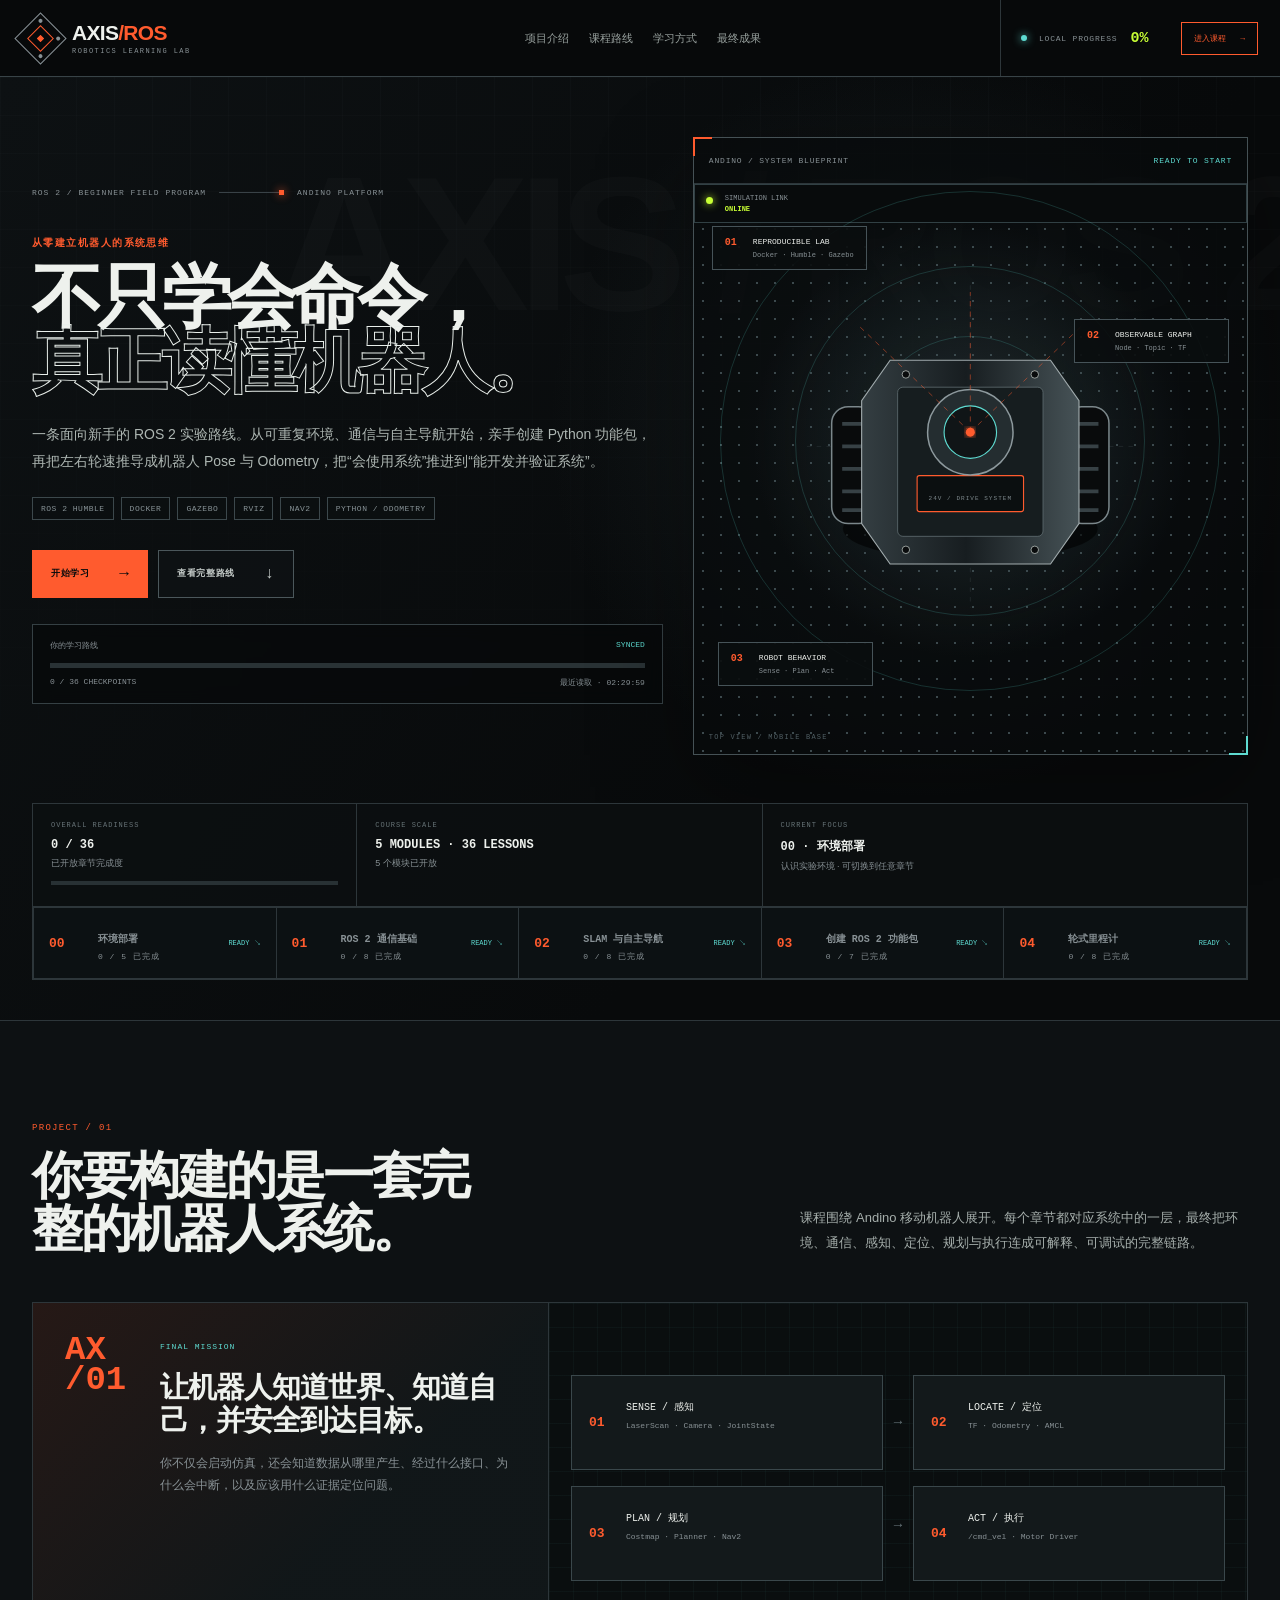
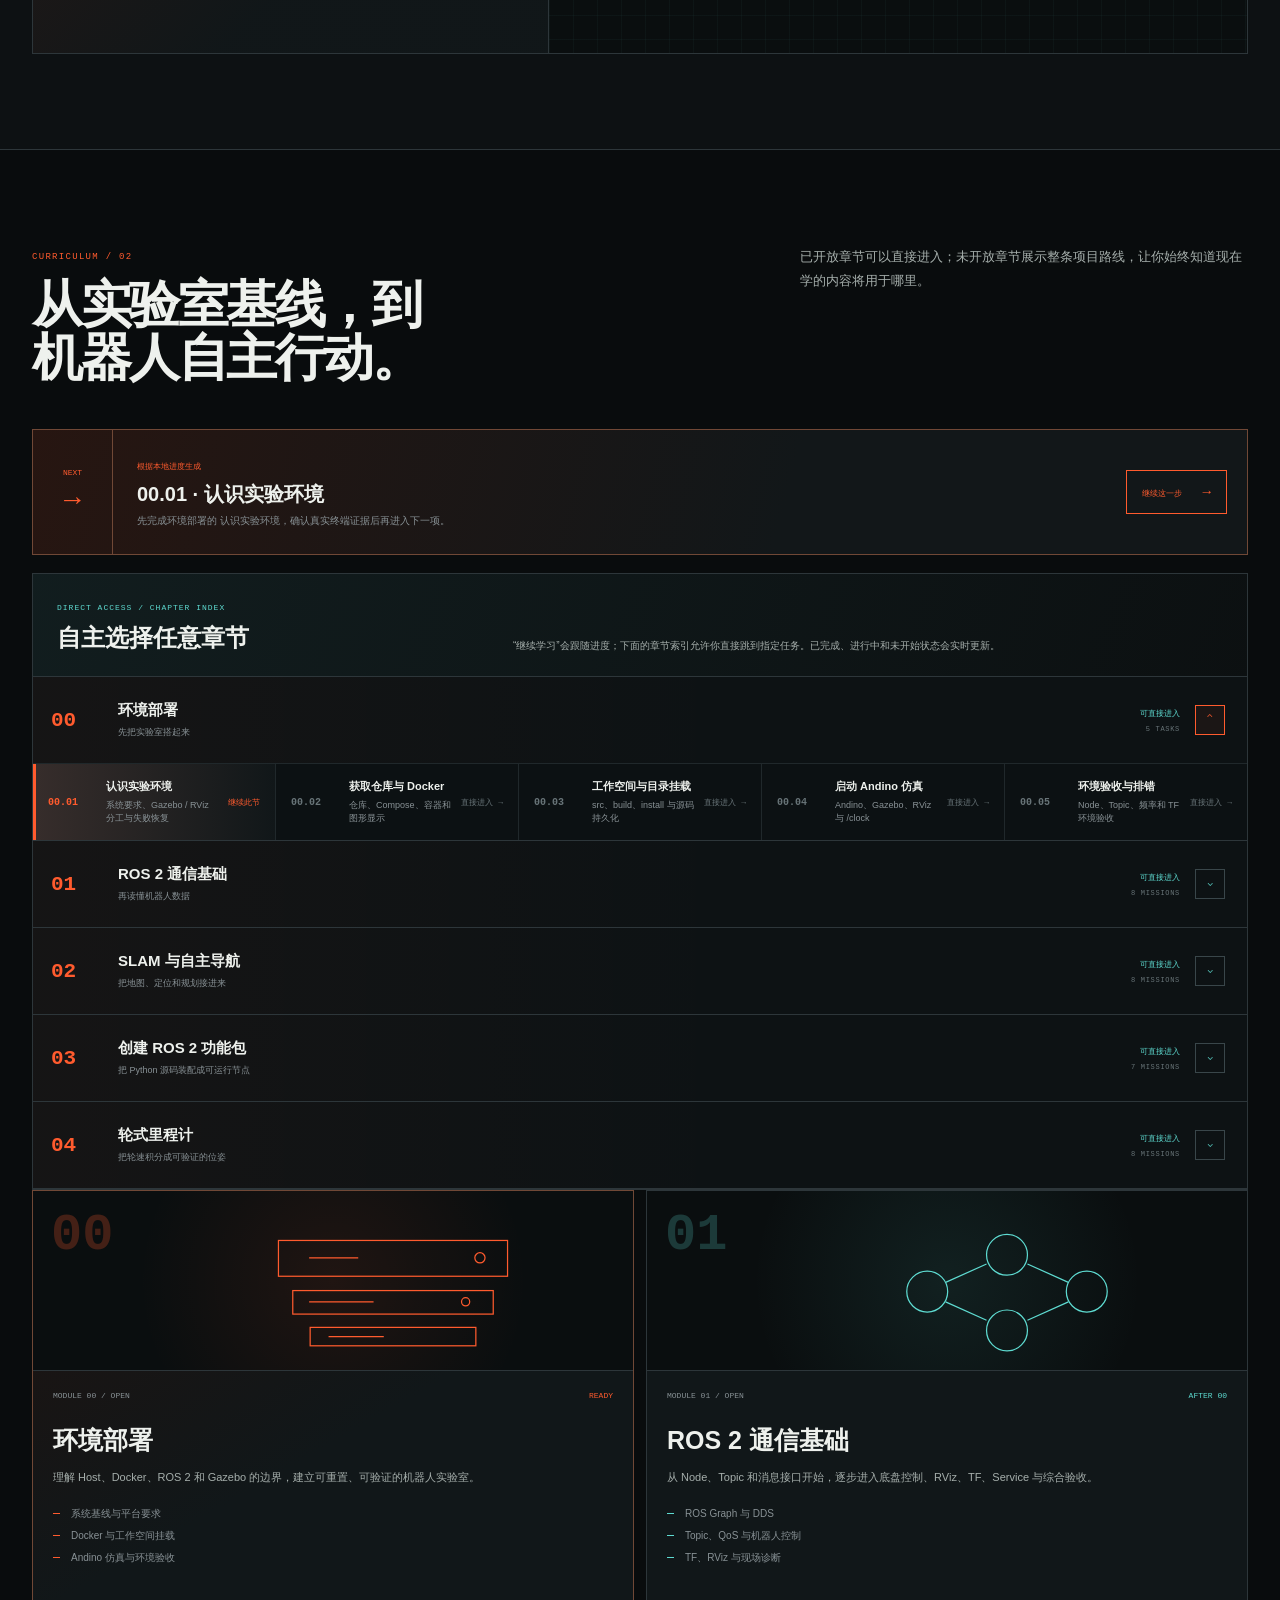
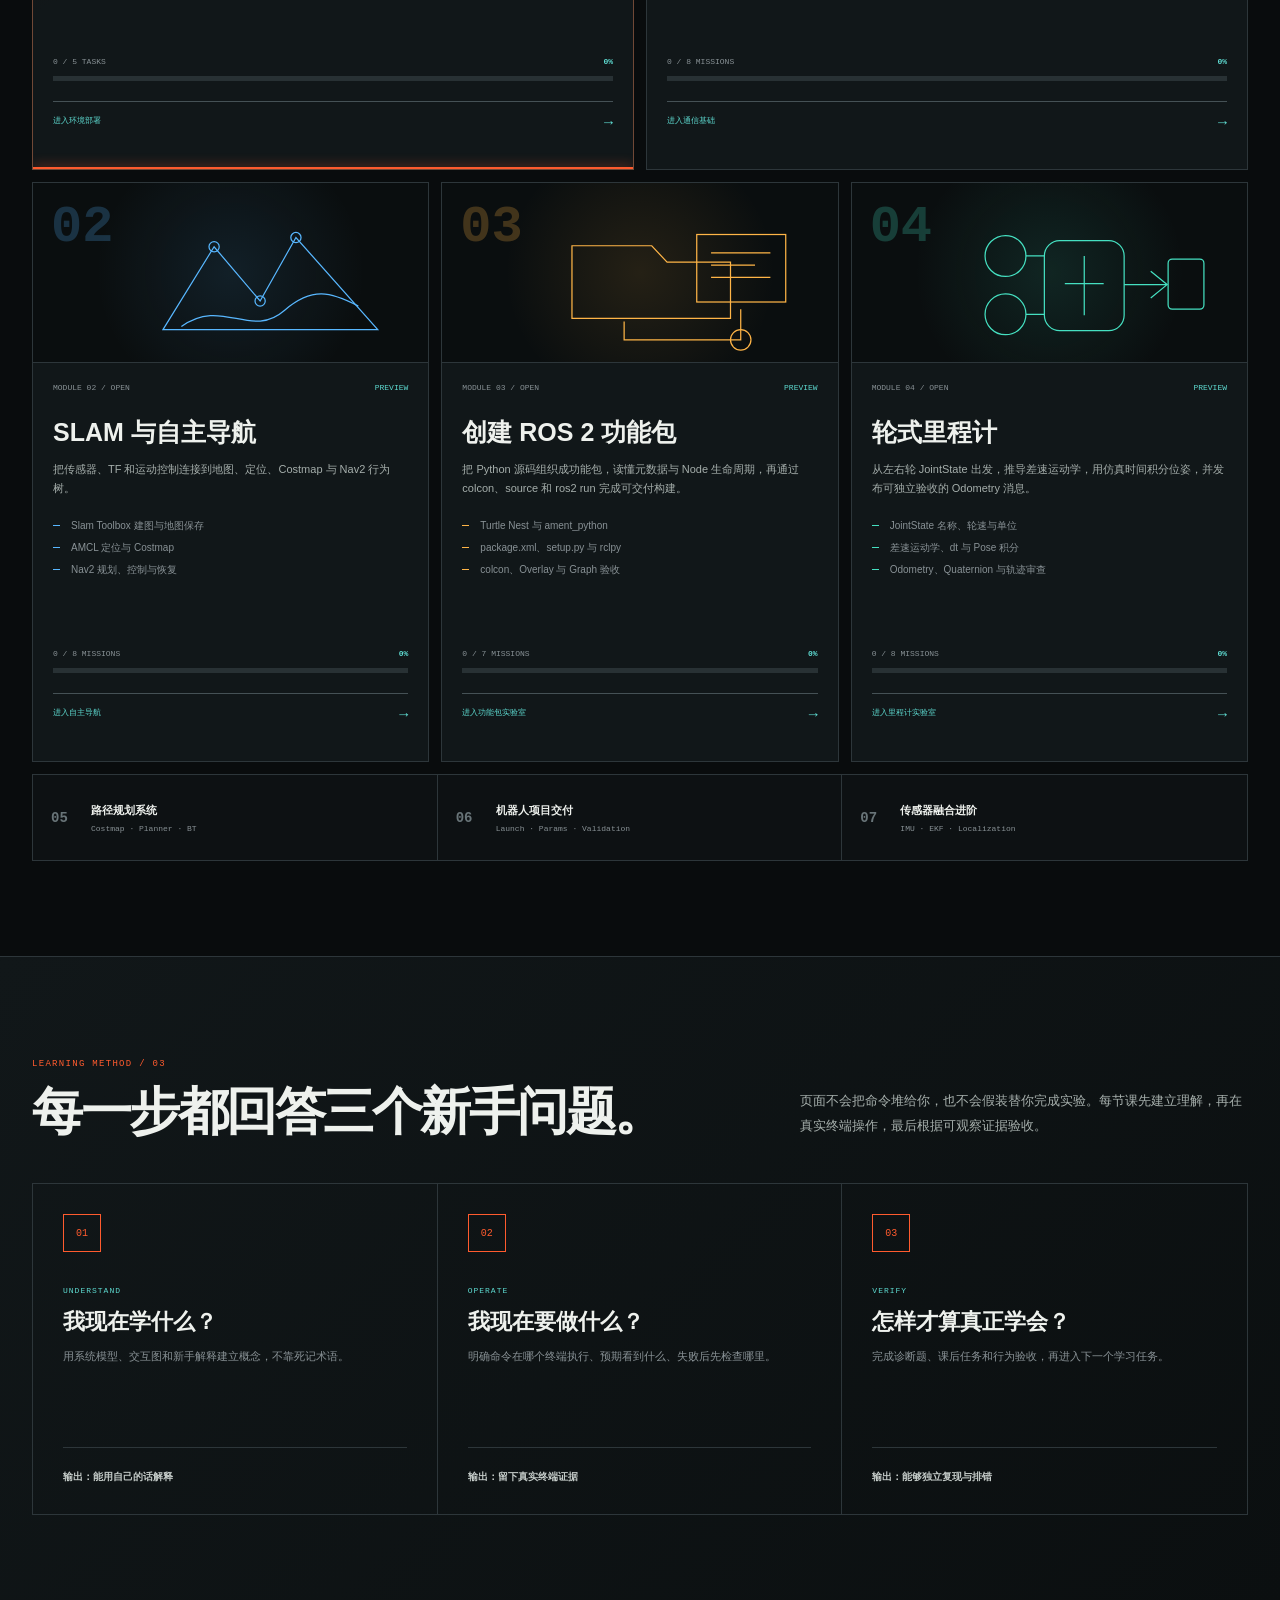
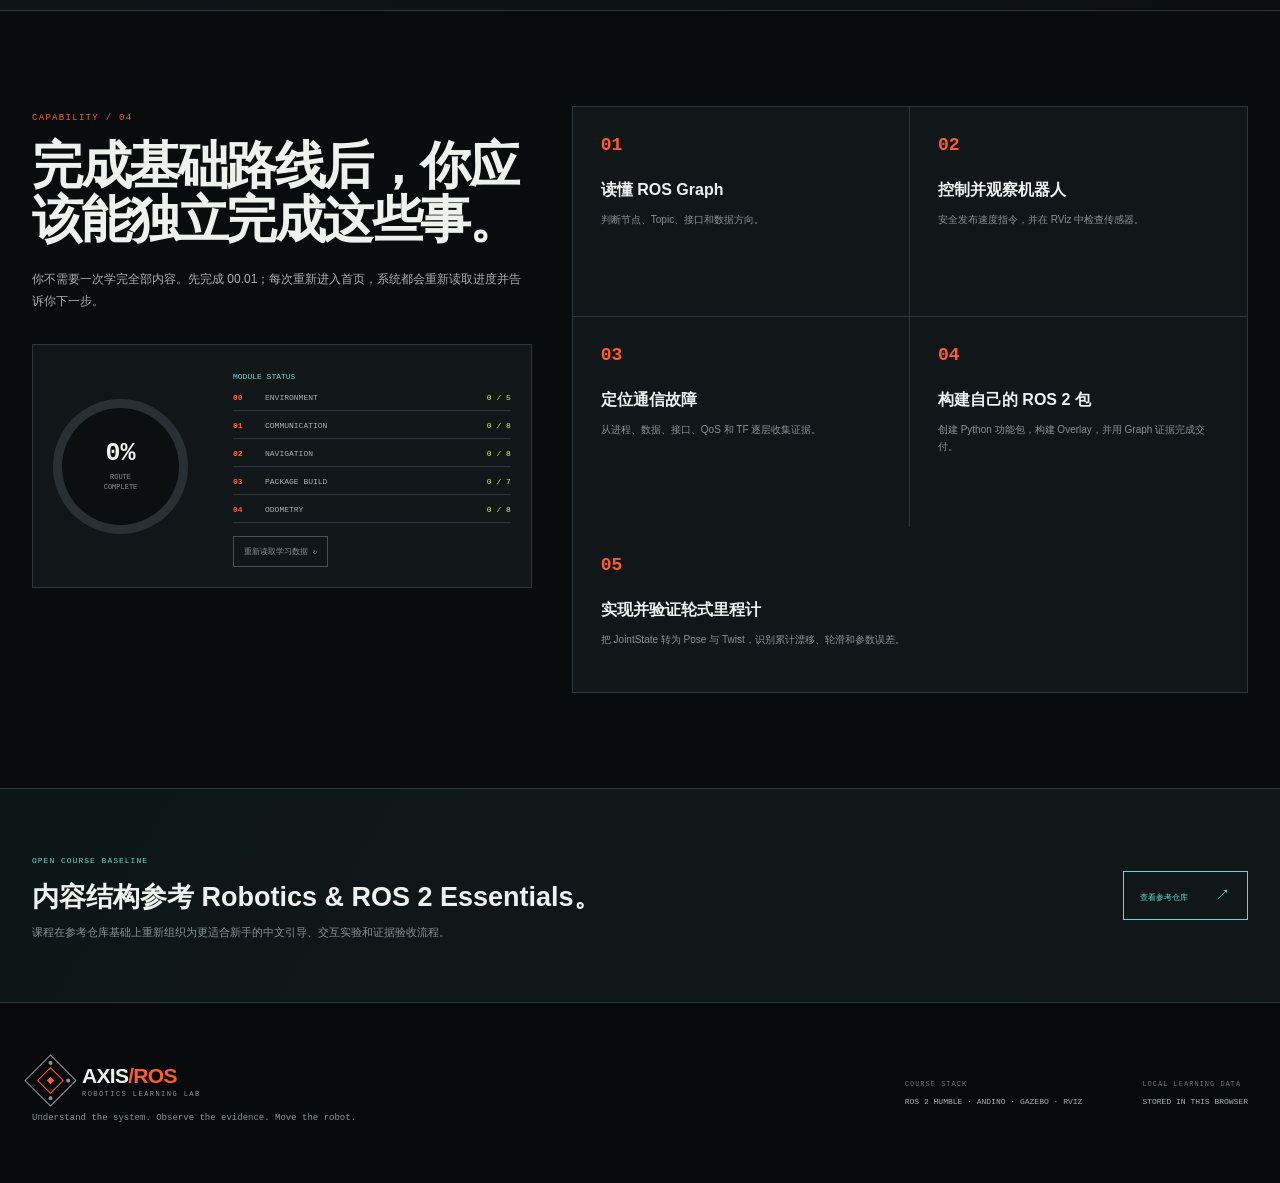
==== commit bafe4546: "Reorganize course files by module" ====
--- a/index.html
+++ b/index.html
@@ -6,9 +6,9 @@
     <meta name="description" content="AXIS ROS 2 Learning Lab — 面向新手的机器人系统学习路线" />
     <title>AXIS/ROS · 机器人学习实验室</title>
     <link rel="icon" href="data:," />
-    <script src="./entry-guard.js?v=20260818e"></script>
-    <link rel="stylesheet" href="./styles.css?v=20260818f" />
-    <link rel="stylesheet" href="./home.css?v=20260818g" />
+    <script src="./assets/js/entry-guard.js?v=20260818e" data-course-root="."></script>
+    <link rel="stylesheet" href="./assets/css/base.css?v=20260818f" />
+    <link rel="stylesheet" href="./assets/css/home.css?v=20260818g" />
   </head>
   <body class="home-body">
     <div class="scanlines" aria-hidden="true"></div>
@@ -28,7 +28,7 @@
         <div class="landing-header-status">
           <span><i></i> LOCAL PROGRESS</span>
           <b id="homePercent">0%</b>
-          <a id="headerContinue" href="./module-00.html">进入课程 <i>→</i></a>
+          <a id="headerContinue" href="./modules/00/index.html">进入课程 <i>→</i></a>
         </div>
       </div>
     </header>
@@ -44,7 +44,7 @@
             <p class="landing-lead">一条面向新手的 ROS 2 实验路线。从可重复环境、通信与自主导航开始，亲手创建 Python 功能包，再把左右轮速推导成机器人 Pose 与 Odometry，把“会使用系统”推进到“能开发并验证系统”。</p>
             <div class="landing-tags" aria-label="课程技术范围"><span>ROS 2 HUMBLE</span><span>DOCKER</span><span>GAZEBO</span><span>RVIZ</span><span>NAV2</span><span>PYTHON / ODOMETRY</span></div>
             <div class="landing-actions">
-              <a class="landing-primary" id="continueLearning" href="./module-00.html">开始学习 <span>→</span></a>
+              <a class="landing-primary" id="continueLearning" href="./modules/00/index.html">开始学习 <span>→</span></a>
               <a class="landing-secondary" href="#curriculum">查看完整路线 <span>↓</span></a>
             </div>
             <div class="landing-resume">
@@ -118,7 +118,7 @@
           <div class="next-action-code"><span>NEXT</span><b>→</b></div>
           <div class="next-action-copy"><span>根据本地进度生成</span><h3 id="homeNextTitle">00.01 · 认识实验环境</h3><p id="homeNextReason">从环境部署开始，先建立一套可重复的实验环境。</p></div>
           <div class="next-action-meta"><span id="homeNextStage">STAGE 01 · UNDERSTAND</span><b id="homeNextProgress">TERMINAL EVIDENCE · 0 / 5</b></div>
-          <a id="homeNextButton" href="./module-00.html">继续这一步 <span>→</span></a>
+          <a id="homeNextButton" href="./modules/00/index.html">继续这一步 <span>→</span></a>
         </article>
 
         <section class="chapter-directory" aria-labelledby="chapterDirectoryTitle">
@@ -133,7 +133,7 @@
             <h3>环境部署</h3><p>理解 Host、Docker、ROS 2 和 Gazebo 的边界，建立可重置、可验证的机器人实验室。</p>
             <ul><li>系统基线与平台要求</li><li>Docker 与工作空间挂载</li><li>Andino 仿真与环境验收</li></ul>
             <div class="home-card-progress"><div><span id="homeEnvProgressText">0 / 5 TASKS</span><b id="homeEnvProgressPercent">0%</b></div><i><em id="homeEnvProgressBar"></em></i></div>
-            <a href="./module-00.html">进入环境部署 <span>→</span></a>
+            <a href="./modules/00/index.html">进入环境部署 <span>→</span></a>
           </article>
 
           <article class="home-module-card" data-home-card="communication">
@@ -142,7 +142,7 @@
             <h3>ROS 2 通信基础</h3><p>从 Node、Topic 和消息接口开始，逐步进入底盘控制、RViz、TF、Service 与综合验收。</p>
             <ul><li>ROS Graph 与 DDS</li><li>Topic、QoS 与机器人控制</li><li>TF、RViz 与现场诊断</li></ul>
             <div class="home-card-progress"><div><span id="homeM01ProgressText">0 / 8 MISSIONS</span><b id="homeM01ProgressPercent">0%</b></div><i><em id="homeM01ProgressBar"></em></i></div>
-            <a href="./module-01.html">进入通信基础 <span>→</span></a>
+            <a href="./modules/01/index.html">进入通信基础 <span>→</span></a>
           </article>
 
           <article class="home-module-card" data-home-card="navigation">
@@ -151,7 +151,7 @@
             <h3>SLAM 与自主导航</h3><p>把传感器、TF 和运动控制连接到地图、定位、Costmap 与 Nav2 行为树。</p>
             <ul><li>Slam Toolbox 建图与地图保存</li><li>AMCL 定位与 Costmap</li><li>Nav2 规划、控制与恢复</li></ul>
             <div class="home-card-progress"><div><span id="homeM02ProgressText">0 / 8 MISSIONS</span><b id="homeM02ProgressPercent">0%</b></div><i><em id="homeM02ProgressBar"></em></i></div>
-            <a href="./module-02.html">进入自主导航 <span>→</span></a>
+            <a href="./modules/02/index.html">进入自主导航 <span>→</span></a>
           </article>
 
           <article class="home-module-card" data-home-card="packages">
@@ -160,7 +160,7 @@
             <h3>创建 ROS 2 功能包</h3><p>把 Python 源码组织成功能包，读懂元数据与 Node 生命周期，再通过 colcon、source 和 ros2 run 完成可交付构建。</p>
             <ul><li>Turtle Nest 与 ament_python</li><li>package.xml、setup.py 与 rclpy</li><li>colcon、Overlay 与 Graph 验收</li></ul>
             <div class="home-card-progress"><div><span id="homeM03ProgressText">0 / 7 MISSIONS</span><b id="homeM03ProgressPercent">0%</b></div><i><em id="homeM03ProgressBar"></em></i></div>
-            <a href="./module-03.html">进入功能包实验室 <span>→</span></a>
+            <a href="./modules/03/index.html">进入功能包实验室 <span>→</span></a>
           </article>
 
           <article class="home-module-card" data-home-card="odometry">
@@ -169,7 +169,7 @@
             <h3>轮式里程计</h3><p>从左右轮 JointState 出发，推导差速运动学，用仿真时间积分位姿，并发布可独立验收的 Odometry 消息。</p>
             <ul><li>JointState 名称、轮速与单位</li><li>差速运动学、dt 与 Pose 积分</li><li>Odometry、Quaternion 与轨迹审查</li></ul>
             <div class="home-card-progress"><div><span id="homeM04ProgressText">0 / 8 MISSIONS</span><b id="homeM04ProgressPercent">0%</b></div><i><em id="homeM04ProgressBar"></em></i></div>
-            <a href="./module-04.html">进入里程计实验室 <span>→</span></a>
+            <a href="./modules/04/index.html">进入里程计实验室 <span>→</span></a>
           </article>
         </div>
 
@@ -222,7 +222,7 @@
     </footer>
 
     <div class="toast" id="homeToast" role="status"></div>
-    <script src="./page-transition.js?v=20260818f"></script>
-    <script src="./home.js?v=20260818g"></script>
+    <script src="./assets/js/page-transition.js?v=20260818f"></script>
+    <script src="./assets/js/home.js?v=20260818g"></script>
   </body>
 </html>
--- a/assets/css/base.css
+++ b/assets/css/base.css
@@ -0,0 +1,170 @@
+:root {
+  --black: #080a0b;
+  --coal: #0e1214;
+  --panel: #13181b;
+  --panel-2: #191f22;
+  --steel: #879196;
+  --steel-dark: #394247;
+  --line: #2d363a;
+  --white: #eef1ed;
+  --muted: #889195;
+  --orange: #ff5b2e;
+  --orange-soft: #ff9b77;
+  --cyan: #5edbd1;
+  --lime: #c8ff35;
+  --warning: #ffc34d;
+  --mono: "SFMono-Regular", "Roboto Mono", "Cascadia Code", Consolas, monospace;
+  --sans: Inter, ui-sans-serif, -apple-system, BlinkMacSystemFont, "Segoe UI", sans-serif;
+}
+
+* { box-sizing: border-box; }
+html { scroll-behavior: smooth; scroll-padding-top: 185px; }
+body { margin: 0; color: var(--white); background: var(--black); font-family: var(--sans); -webkit-font-smoothing: antialiased; }
+button, input { font: inherit; }
+button { color: inherit; }
+::selection { color: #000; background: var(--orange); }
+
+.route-transition { position: fixed; inset: 0; z-index: 200; pointer-events: none; background: #080a0b; transform: translateY(0); opacity: 1; transition: transform .34s cubic-bezier(.76,0,.24,1), opacity .24s ease; }
+html.route-ready .route-transition { transform: translateY(-100%); opacity: 0; }
+.route-transition.leaving { transform: translateY(0); opacity: 1; transition-duration: .18s; }
+.route-transition>span,.route-transition>b,.route-transition>i{position:absolute;left:50%;transform:translateX(-50%)}
+.route-transition>span{top:calc(50% - 35px);color:var(--muted);font:8px var(--mono);letter-spacing:1.4px}
+.route-transition>b{top:50%;color:var(--white);font:700 15px var(--sans);letter-spacing:.3px}
+.route-transition>i{top:calc(50% + 38px);width:min(260px,54vw);height:2px;background:#263137;overflow:hidden}
+.route-transition>i::after{content:"";position:absolute;inset:0;background:linear-gradient(90deg,var(--orange),var(--cyan));transform:translateX(-100%)}
+.route-transition.leaving>i::after{animation:route-progress .24s cubic-bezier(.7,0,.3,1) forwards}
+@keyframes route-progress{to{transform:translateX(0)}}
+@media (prefers-reduced-motion: reduce) { .route-transition { display: none; } }
+
+.scanlines { position: fixed; inset: 0; z-index: 100; pointer-events: none; opacity: .16; background: repeating-linear-gradient(to bottom, transparent 0, transparent 3px, rgba(255,255,255,.022) 4px); }
+.topbar { height: 76px; position: sticky; top: 0; z-index: 50; display: grid; grid-template-columns: 310px 1fr auto; align-items: center; border-bottom: 1px solid #4a5559; background: rgba(8,10,11,.93); backdrop-filter: blur(18px); }
+.brand { height: 100%; padding: 0 25px; display: flex; align-items: center; gap: 13px; border-right: 1px solid var(--line); color: inherit; text-decoration: none; }
+.brand-symbol { width: 37px; height: 37px; position: relative; border: 1px solid var(--steel); transform: rotate(45deg); }
+.brand-symbol::before, .brand-symbol::after { content: ""; position: absolute; inset: 8px; border: 1px solid var(--orange); }
+.brand-symbol::after { inset: 15px; background: var(--orange); }
+.brand-symbol i { position: absolute; width: 4px; height: 4px; border-radius: 50%; background: var(--steel); }
+.brand-symbol i:first-child { top: 3px; left: 3px; }.brand-symbol i:nth-child(2) { right: 3px; top: 3px; }.brand-symbol i:last-child { bottom: 3px; right: 3px; }
+.brand > span:last-child { display: flex; align-items: baseline; flex-wrap: wrap; }
+.brand b { font: 900 21px var(--sans); letter-spacing: -.7px; }.brand em { color: var(--orange); font: 900 21px var(--sans); font-style: normal; }
+.brand small { width: 100%; margin-top: 2px; color: var(--muted); font: 7px var(--mono); letter-spacing: 1.5px; }
+.top-center { justify-self: center; color: var(--muted); font: 8px var(--mono); letter-spacing: 1.4px; }
+.live-dot { display: inline-block; width: 6px; height: 6px; margin-right: 8px; border-radius: 50%; background: var(--cyan); box-shadow: 0 0 10px var(--cyan); }
+.coordinate { margin-left: 22px; padding-left: 22px; border-left: 1px solid var(--line); }
+.top-actions { height: 100%; display: flex; }
+.search-trigger, .profile { border: 0; border-left: 1px solid var(--line); background: transparent; cursor: pointer; }
+.search-trigger { padding: 0 20px; color: var(--muted); font: 8px var(--mono); letter-spacing: 1px; }.search-trigger span { color: var(--white); font-size: 18px; vertical-align: -2px; margin-right: 7px; }.search-trigger kbd { margin-left: 12px; padding: 4px; border: 1px solid var(--steel-dark); }
+.profile { width: 104px; display: grid; place-content: center; color: var(--white); font: 800 12px var(--mono); }.profile span { display: block; color: var(--muted); font-size: 6px; letter-spacing: 1px; margin-top: 3px; }
+
+.app-shell { max-width: 1920px; margin: 0 auto; display: grid; grid-template-columns: 270px minmax(690px, 1fr) 270px; align-items: start; }
+.syllabus, .telemetry-panel { height: calc(100vh - 76px); position: sticky; top: 76px; overflow-y: auto; scrollbar-width: thin; scrollbar-color: var(--steel-dark) transparent; background: #0b0e0f; }
+.syllabus { border-right: 1px solid var(--line); }
+.telemetry-panel { border-left: 1px solid var(--line); }
+.aside-heading, .telemetry-title { height: 49px; padding: 0 17px; display: flex; justify-content: space-between; align-items: center; border-bottom: 1px solid var(--line); font: 8px var(--mono); letter-spacing: 1.2px; }
+.aside-heading b { color: var(--orange); font-weight: 500; }
+.program-progress { padding: 20px 17px 18px; border-bottom: 1px solid var(--line); }
+.program-progress > div:first-child { display: flex; justify-content: space-between; align-items: end; font-size: 10px; }.program-progress b { color: var(--lime); font: 800 19px var(--mono); }
+.metal-track { height: 4px; margin: 11px 0 8px; background: #2a3134; }.metal-track i { display: block; width: 24%; height: 100%; background: linear-gradient(90deg, var(--orange), var(--lime)); transition: width .5s ease; }
+.program-progress small { color: var(--muted); font: 7px var(--mono); letter-spacing: .8px; }
+.module-list { padding: 6px 0; }
+.module { width: 100%; min-height: 83px; padding: 12px 12px 12px 15px; display: grid; grid-template-columns: 30px 1fr 20px; align-items: center; gap: 9px; border: 0; border-bottom: 1px solid #202629; background: transparent; text-align: left; cursor: pointer; position: relative; }
+.module::before { content: ""; position: absolute; left: 0; top: 0; bottom: 0; width: 3px; background: transparent; }
+.module:hover { background: #111619; }.module.active { background: linear-gradient(90deg, rgba(255,91,46,.13), transparent); }.module.active::before { background: var(--orange); box-shadow: 0 0 13px var(--orange); }
+.module-index { color: #596267; font: 800 18px var(--mono); }.module.active .module-index { color: var(--orange); }.module.done .module-index { color: var(--cyan); }
+.module small, .module b, .module em { display: block; }.module small { color: #657075; font: 6px var(--mono); letter-spacing: 1px; }.module b { margin: 5px 0 4px; color: #c7cdca; font-size: 11px; }.module em { color: #697378; font: 7px var(--mono); font-style: normal; }
+.module > i { color: #4a5559; font: 10px var(--mono); font-style: normal; }.module.active > i { color: var(--orange); }.module.done > i { color: var(--cyan); }.module.locked { opacity: .58; }
+.reference-note { margin: 18px 15px 30px; padding: 13px; border: 1px solid var(--line); background: var(--coal); }.reference-note span, .reference-note b, .reference-note a { display: block; }.reference-note span { color: var(--muted); font: 6px var(--mono); letter-spacing: 1.2px; }.reference-note b { margin: 7px 0 12px; font-size: 9px; }.reference-note a { color: var(--orange); font: 7px var(--mono); text-decoration: none; }
+
+.main-console { min-width: 0; background-color: #0c0f10; background-image: linear-gradient(rgba(109,122,127,.07) 1px, transparent 1px), linear-gradient(90deg, rgba(109,122,127,.07) 1px, transparent 1px); background-size: 32px 32px; }
+.mission-hero { min-height: 550px; display: grid; grid-template-columns: 48% 52%; border-bottom: 1px solid var(--steel-dark); overflow: hidden; }
+.hero-copy { padding: clamp(45px,5vw,80px) clamp(35px,4vw,70px); align-self: center; }
+.serial { display: flex; align-items: center; gap: 12px; color: var(--muted); font: 7px var(--mono); letter-spacing: 1px; }.serial i { width: 70px; height: 1px; background: var(--steel-dark); position: relative; }.serial i::after { content: ""; width: 5px; height: 5px; position: absolute; right: 0; top: -2px; background: var(--orange); }
+.overline { color: var(--orange); font: 700 8px var(--mono); letter-spacing: 1.6px; }
+.hero-copy .overline { margin: 35px 0 16px; }
+.hero-copy h1 { margin: 0; font-size: clamp(50px,5vw,78px); line-height: .92; letter-spacing: -4.8px; text-transform: uppercase; }.hero-copy h1 span { color: transparent; -webkit-text-stroke: 1px var(--white); }
+.hero-intro { max-width: 580px; margin: 26px 0 31px; color: #aab2af; font-size: 13px; line-height: 1.9; }
+.mission-specs { display: grid; grid-template-columns: repeat(3,1fr); border-top: 1px solid var(--line); border-bottom: 1px solid var(--line); }.mission-specs div { padding: 14px 10px; border-right: 1px solid var(--line); }.mission-specs div:last-child { border: 0; }.mission-specs small, .mission-specs b { display: block; }.mission-specs small { color: #626c70; font: 6px var(--mono); letter-spacing: 1px; }.mission-specs b { margin-top: 6px; font: 700 9px var(--mono); }
+.robot-viewport { min-height: 550px; position: relative; border-left: 1px solid var(--line); background: radial-gradient(circle at 50% 54%, #263034 0, #111619 42%, #090b0c 72%); }
+.viewport-head, .telemetry-strip { position: absolute; left: 0; right: 0; z-index: 2; height: 42px; padding: 0 15px; display: flex; align-items: center; justify-content: space-between; color: var(--muted); font: 7px var(--mono); letter-spacing: 1px; }.viewport-head { top: 0; border-bottom: 1px solid var(--line); }.viewport-head b { color: var(--cyan); font-weight: 500; }.telemetry-strip { bottom: 0; justify-content: flex-start; gap: 25px; border-top: 1px solid var(--line); }.telemetry-strip i { display: inline-block; width: 5px; height: 5px; margin-right: 5px; border-radius: 50%; background: var(--cyan); box-shadow: 0 0 8px var(--cyan); }
+.robot-viewport > svg { position: absolute; inset: 44px 0; width: 100%; height: calc(100% - 86px); overflow: visible; }
+.blueprint-grid path { stroke: rgba(130,146,151,.12); stroke-width: 1; }.dimension path, .callout path { fill: none; stroke: #778287; stroke-width: 1; }.dimension text, .callout text { fill: #8d989d; font: 8px var(--mono); letter-spacing: 1px; }.shadow { fill: rgba(0,0,0,.65); }.wheel rect { fill: #0b0d0e; stroke: #626c70; stroke-width: 2; }.wheel path { stroke: #343b3f; stroke-width: 5; }.chassis { fill: url(#metal); stroke: #a2aaad; stroke-width: 1.5; }.deck { fill: #20272a; stroke: #778287; }.battery { fill: #111719; stroke: var(--orange); }.battery-line { stroke: #566166; }.bolt { fill: #090b0c; stroke: #a2aaad; }.lidar rect, .lidar ellipse { fill: #262e32; stroke: #9ca6aa; }.lidar path { stroke: var(--orange); }.lidar circle { fill: var(--orange); filter: url(#glow); }.sensor circle:first-child { fill: #151a1c; stroke: #869196; }.sensor circle:last-child { fill: var(--cyan); filter: url(#glow); }.signal { fill: none; stroke: var(--orange); stroke-dasharray: 6 5; opacity: .7; }.callout circle { fill: var(--orange); }
+
+.panel-corners { position: relative; }.panel-corners::before, .panel-corners::after { content: ""; position: absolute; width: 12px; height: 12px; }.panel-corners::before { top: 14px; left: 14px; border-top: 1px solid var(--orange); border-left: 1px solid var(--orange); }.panel-corners::after { right: 14px; bottom: 14px; border-right: 1px solid var(--orange); border-bottom: 1px solid var(--orange); }
+.beginner-guide { min-height: 92px; position: sticky; top: 76px; z-index: 30; display: grid; grid-template-columns: 1fr 1.25fr auto; align-items: stretch; border-bottom: 1px solid #6b4b3e; background: rgba(20,25,27,.97); backdrop-filter: blur(12px); box-shadow: 0 12px 25px rgba(0,0,0,.24); }.beginner-guide > div { padding: 17px 22px; display: flex; flex-direction: column; justify-content: center; border-right: 1px solid var(--line); }.beginner-guide span, .beginner-guide b, .beginner-guide small { display: block; }.beginner-guide span { margin-bottom: 5px; color: var(--orange); font: 6px var(--mono); letter-spacing: 1px; }.beginner-guide b { font-size: 10px; }.beginner-guide small { margin-top: 4px; color: var(--muted); font-size: 8px; }.beginner-guide button { min-width: 180px; padding: 0 20px; border: 0; color: #080a0b; background: var(--orange); font: 700 7px var(--mono); letter-spacing: .8px; cursor: pointer; }.beginner-guide button:hover { background: var(--lime); }.beginner-guide button span { display: inline; margin-left: 15px; color: inherit; font-size: 14px; }
+.mission-brief { margin: 45px clamp(25px,4vw,60px); padding: 42px; display: grid; grid-template-columns: 90px 1.1fr 1.45fr; gap: 35px; border: 1px solid var(--steel-dark); background: linear-gradient(125deg,#171c1f,#0d1012); }
+.section-id { display: flex; gap: 10px; }.section-id span { color: var(--orange); font: 800 44px/.8 var(--mono); }.section-id small { color: var(--muted); font: 6px/1.5 var(--mono); letter-spacing: 1px; }
+.brief-main h2, .diag-head h2 { margin: 9px 0 16px; font-size: clamp(24px,2.3vw,35px); letter-spacing: -1.4px; }.brief-main > p:last-child { color: var(--muted); font-size: 12px; line-height: 1.8; }
+.outcome-grid { display: grid; grid-template-columns: 1fr 1fr; border: 1px solid var(--line); }.outcome-grid div { padding: 17px; border-right: 1px solid var(--line); border-bottom: 1px solid var(--line); }.outcome-grid div:nth-child(even) { border-right: 0; }.outcome-grid div:nth-child(n+3) { border-bottom: 0; }.outcome-grid span { color: var(--orange); font: 7px var(--mono); }.outcome-grid b { display: block; margin: 7px 0; font-size: 10px; }.outcome-grid p { margin: 0; color: var(--muted); font-size: 9px; line-height: 1.5; }
+.step-rail { margin: 0 clamp(25px,4vw,60px) 45px; display: grid; grid-template-columns: repeat(4,1fr); position: relative; border: 1px solid var(--line); background: var(--coal); }.step-rail button { min-height: 84px; padding: 14px 15px; display: grid; grid-template-columns: 27px 1fr; border: 0; border-right: 1px solid var(--line); background: transparent; text-align: left; cursor: pointer; }.step-rail button:last-of-type { border: 0; }.step-rail button:hover, .step-rail button.active { background: #171d20; }.step-rail button > span { color: #546065; font: 800 18px var(--mono); grid-row: 1/3; }.step-rail button.active > span { color: var(--orange); }.step-rail small, .step-rail b { display: block; }.step-rail small { color: var(--muted); font: 6px var(--mono); letter-spacing: .8px; }.step-rail b { margin-top: 7px; font-size: 9px; }.step-rail > i { position: absolute; left: 0; bottom: 0; width: 25%; height: 2px; background: var(--orange); box-shadow: 0 0 9px var(--orange); transition: left .35s ease; }
+
+.lab-section { margin: 0 clamp(25px,4vw,60px) 55px; border-top: 1px solid #647075; }
+.section-header { min-height: 95px; padding: 20px 0; display: flex; justify-content: space-between; align-items: center; }.section-header > div { display: flex; align-items: center; gap: 20px; }.section-header span { color: var(--orange); font: 7px var(--mono); writing-mode: vertical-rl; }.section-header h2 { margin: 0; font-size: clamp(27px,2.6vw,40px); letter-spacing: -1.7px; }.section-header > b { padding: 8px; border: 1px solid var(--line); color: var(--muted); font: 6px var(--mono); letter-spacing: 1px; }
+.step-guide { margin-bottom: 17px; display: grid; grid-template-columns: repeat(3,1fr); border: 1px solid #414b4f; background: #111719; }.step-guide div { min-height: 66px; padding: 13px 16px; border-right: 1px solid var(--line); }.step-guide div:last-child { border: 0; }.step-guide span, .step-guide b { display: block; }.step-guide span { margin-bottom: 7px; color: var(--orange); font: 6px var(--mono); letter-spacing: 1px; }.step-guide b { font-size: 9px; line-height: 1.5; }
+.explain-grid { display: grid; grid-template-columns: 1.45fr .55fr; gap: 18px; }.instruction, .field-note { border: 1px solid var(--line); background: rgba(18,23,25,.93); }.instruction { padding: 27px; }.lead { margin: 0 0 25px; color: #bec5c2; font-size: 13px; line-height: 1.8; }.lead code, .safety-warning code, .assessment code, .independent-challenge code { color: var(--orange-soft); font-family: var(--mono); }
+.stack-diagram { display: grid; gap: 5px; }.stack-diagram div { min-height: 64px; padding: 11px 15px; display: grid; grid-template-columns: 34px 1fr 1.2fr; align-items: center; border: 1px solid #313a3e; background: linear-gradient(90deg,#1e2528,#121719); }.stack-diagram div:nth-child(2) { margin: 0 4%; }.stack-diagram div:nth-child(3) { margin: 0 8%; }.stack-diagram span { color: var(--orange); font: 800 15px var(--mono); }.stack-diagram b { font: 800 11px var(--mono); }.stack-diagram small { color: var(--steel); font: 7px var(--mono); }.stack-diagram i { grid-column: 3; grid-row: 1; color: var(--muted); font-size: 8px; font-style: normal; }
+.field-note { padding: 25px; position: relative; background: #d8dad4; color: #111; }.field-note::before { content: ""; position: absolute; top: 0; left: 0; right: 0; height: 5px; background: repeating-linear-gradient(135deg,var(--orange) 0,var(--orange) 8px,#141414 8px,#141414 16px); }.note-tag { font: 7px var(--mono); letter-spacing: 1px; }.field-note h3 { margin: 27px 0 12px; font-size: 18px; }.field-note p, .field-note li { font-size: 10px; line-height: 1.7; }.field-note ul { padding-left: 16px; margin-top: 18px; }
+.command-block { margin-top: 18px; border: 1px solid var(--line); background: #070909; }.command-meta { height: 38px; padding: 0 14px; display: flex; align-items: center; justify-content: space-between; border-bottom: 1px solid var(--line); color: var(--muted); font: 7px var(--mono); letter-spacing: 1px; }.command-meta b { color: var(--cyan); font-weight: 500; }.code-lines > div { min-height: 46px; padding: 0 12px; display: grid; grid-template-columns: 34px 1fr 70px; align-items: center; border-bottom: 1px solid #1d2325; }.code-lines span { color: #4c575b; font: 8px var(--mono); }.code-lines code { color: #d8dfdc; font: 10px var(--mono); }.copy-btn, .execute-btn { padding: 6px; border: 1px solid #394347; color: var(--muted); background: transparent; font: 6px var(--mono); cursor: pointer; }.execute-btn { color: var(--lime); border-color: #5a6a3a; }.copy-btn:hover, .execute-btn:hover { color: #000; background: var(--lime); border-color: var(--lime); }.console-output { min-height: 43px; padding: 13px 15px; color: #718076; font: 8px var(--mono); }.console-output span { color: var(--orange); margin-right: 10px; }
+
+.concept-switcher { display: grid; grid-template-columns: 210px 1fr; border: 1px solid var(--line); background: var(--panel); }.switch-tabs { display: grid; border-right: 1px solid var(--line); }.switch-tabs button { padding: 13px 20px; border: 0; border-bottom: 1px solid var(--line); background: transparent; color: var(--muted); text-align: left; font: 8px var(--mono); cursor: pointer; }.switch-tabs button:last-child { border: 0; }.switch-tabs button.active { color: var(--orange); background: #1c2326; box-shadow: inset 3px 0 var(--orange); }.concept-detail { padding: 25px 30px; }.concept-detail span { color: var(--cyan); font: 7px var(--mono); letter-spacing: 1px; }.concept-detail h3 { margin: 9px 0 11px; font-size: 19px; }.concept-detail p { margin: 0; color: var(--muted); font-size: 10px; line-height: 1.7; }
+.network-console { margin-top: 18px; border: 1px solid var(--line); background-color: #0b0f10; background-image: radial-gradient(#374146 1px, transparent 1px); background-size: 16px 16px; }.network-head, .network-footer { min-height: 39px; padding: 0 14px; display: flex; align-items: center; border-bottom: 1px solid var(--line); background: #121719; font: 7px var(--mono); letter-spacing: .7px; }.network-head { justify-content: space-between; }.network-head i { display: inline-block; width: 6px; height: 6px; border-radius: 50%; background: var(--cyan); box-shadow: 0 0 8px var(--cyan); }.network-head b { color: var(--cyan); }.network-stage { height: 330px; position: relative; overflow: hidden; }.network-stage svg { position: absolute; inset: 0; width: 100%; height: 100%; }.net-line { fill: none; stroke: #637075; stroke-width: 1; stroke-dasharray: 5 5; vector-effect: non-scaling-stroke; }.data-packet { fill: var(--orange); filter: drop-shadow(0 0 5px var(--orange)); }.net-node, .net-topic { position: absolute; z-index: 2; padding: 14px; border: 1px solid #677277; background: #141a1d; box-shadow: 5px 5px 0 rgba(0,0,0,.4); }.net-node small, .net-node b, .net-node span, .net-topic small, .net-topic b, .net-topic span { display: block; }.net-node small, .net-topic small { color: var(--muted); font: 6px var(--mono); letter-spacing: 1px; }.net-node b, .net-topic b { margin: 7px 0; font: 700 10px var(--mono); }.net-node span, .net-topic span { color: var(--orange); font: 6px var(--mono); }.net-topic span { color: var(--cyan); }.teleop { left: 4%; top: 40%; }.cmd { left: 45%; top: 13%; }.driver { right: 4%; top: 26%; }.scan { left: 50%; bottom: 8%; }.net-topic { border-color: var(--cyan); }.network-footer { gap: 22px; border-top: 1px solid var(--line); border-bottom: 0; color: var(--muted); }.network-footer button { margin-right: auto; border: 0; background: transparent; color: var(--orange); font: 7px var(--mono); cursor: pointer; }.network-footer i { display: inline-block; width: 6px; height: 6px; margin-right: 5px; border-radius: 50%; }.pub { background: var(--orange); }.sub { background: var(--lime); }.topic { background: var(--cyan); }.network-stage.burst .data-packet { animation: packet-burst .65s ease; } @keyframes packet-burst { 50% { r: 10px; filter: drop-shadow(0 0 12px var(--orange)); } }
+.guided-task { margin-top: 18px; display: grid; grid-template-columns: .7fr 1.3fr; border: 1px solid var(--line); }.task-copy { padding: 27px; background: #171d20; }.task-copy > span { color: var(--orange); font: 7px var(--mono); }.task-copy h3 { margin: 13px 0; font-size: 20px; }.task-copy p { color: var(--muted); font-size: 10px; line-height: 1.7; }.mini-terminal { min-width: 0; background: #050707; border-left: 1px solid var(--line); }.terminal-head { height: 38px; padding: 0 13px; display: flex; justify-content: space-between; align-items: center; border-bottom: 1px solid #293034; color: var(--muted); font: 7px var(--mono); }.terminal-head b { color: var(--cyan); }.terminal-history { height: 175px; overflow-y: auto; padding: 14px; color: #9aa39f; font: 9px/1.6 var(--mono); white-space: pre-wrap; }.terminal-history p { margin: 0 0 9px; }.terminal-history i { color: var(--cyan); font-style: normal; }.terminal-history strong { color: var(--lime); font-weight: 500; }.terminal-input { display: flex; align-items: center; padding: 10px 12px; border-top: 1px solid #293034; font: 9px var(--mono); }.terminal-input span { color: var(--lime); white-space: nowrap; }.terminal-input input { min-width: 0; flex: 1; padding: 0 8px; border: 0; outline: 0; color: #e4e8e4; background: transparent; font: 9px var(--mono); }.terminal-input button { padding: 6px 9px; border: 1px solid var(--lime); color: var(--lime); background: transparent; font: 6px var(--mono); cursor: pointer; }.command-presets { padding: 8px 12px; display: flex; gap: 7px; border-top: 1px solid #1c2224; }.command-presets button { padding: 5px 8px; border: 1px solid #303a3d; color: var(--muted); background: transparent; font: 6px var(--mono); cursor: pointer; }
+
+.twist-lab { display: grid; grid-template-columns: .8fr 1.2fr; gap: 18px; }.twist-explain, .control-rack { border: 1px solid var(--line); background: var(--panel); }.twist-explain { padding: 28px; }.axis-model { width: 260px; height: 220px; margin: 30px auto 0; position: relative; }.axis-robot { width: 115px; height: 150px; position: absolute; left: 75px; top: 35px; border: 2px solid var(--steel); background: linear-gradient(135deg,#30383c,#111517); clip-path: polygon(15% 0,85% 0,100% 20%,100% 80%,85% 100%,15% 100%,0 80%,0 20%); }.axis-robot span { position: absolute; inset: 29px; border: 1px solid var(--orange); }.axis-robot i { position: absolute; top: 25px; bottom: 25px; width: 18px; border: 1px solid #6d787d; background: #080a0b; }.wheel-l { left: -16px; }.wheel-r { right: -16px; }.axis { position: absolute; color: var(--muted); font: 7px var(--mono); }.axis::before { content: ""; position: absolute; background: var(--orange); }.axis.x { top: 3px; left: 91px; }.axis.x::before { width: 1px; height: 38px; left: 35px; top: 18px; }.axis.x::after { content: "▲"; position: absolute; left: 31px; top: 9px; color: var(--orange); }.axis.z { right: 5px; top: 101px; }.axis.z::before { width: 45px; height: 1px; right: 76px; top: 4px; }.control-rack { padding: 0 24px 24px; background: linear-gradient(145deg,#1c2326,#0d1112); }.rack-head { height: 46px; margin: 0 -24px 24px; padding: 0 15px; display: flex; justify-content: space-between; align-items: center; border-bottom: 1px solid var(--line); color: var(--muted); font: 7px var(--mono); }.rack-head b { color: var(--cyan); }.control-rack label { display: grid; grid-template-columns: 100px 1fr; margin: 17px 0; color: var(--muted); font: 7px var(--mono); }.control-rack output { justify-self: end; color: var(--white); }.control-rack input { grid-column: 1/-1; margin-top: 12px; accent-color: var(--orange); }.control-rack pre { overflow-x: auto; margin: 22px 0; padding: 17px; border: 1px solid #30393d; color: var(--lime); background: #080a0b; font: 9px/1.7 var(--mono); }.control-rack button { width: 100%; padding: 13px; border: 1px solid var(--orange); color: var(--orange); background: transparent; font: 7px var(--mono); letter-spacing: 1px; cursor: pointer; }.control-rack button:hover { color: #000; background: var(--orange); }.control-rack button span { float: right; }
+.safety-warning { margin-top: 17px; padding: 16px 50px 16px 18px; display: grid; grid-template-columns: 160px 1fr; align-items: center; border: 1px solid #79552a; background: rgba(255,167,58,.08); position: relative; }.safety-warning b { color: var(--warning); font: 8px var(--mono); }.safety-warning p { margin: 0; color: #bdad95; font-size: 9px; }.safety-warning > span { position: absolute; right: 16px; color: var(--warning); font: 800 28px var(--mono); }
+
+.tf-layout { display: grid; grid-template-columns: 1.35fr .65fr; border: 1px solid var(--line); }.tf-tree { min-width: 0; background-color: #0a0d0e; background-image: radial-gradient(#333d40 1px,transparent 1px); background-size: 15px 15px; }.tf-head { height: 41px; padding: 0 14px; display: flex; justify-content: space-between; align-items: center; border-bottom: 1px solid var(--line); background: #141a1c; color: var(--muted); font: 7px var(--mono); }.tf-head b { color: var(--cyan); }.tf-canvas { height: 390px; position: relative; }.tf-canvas > svg { position: absolute; inset: 0; width: 100%; height: 100%; }.tf-canvas svg path { fill: none; stroke: #657176; stroke-width: 1; stroke-dasharray: 4 4; }.frame { width: 130px; padding: 10px; position: absolute; transform: translateX(-50%); border: 1px solid #515d62; background: #151b1e; text-align: left; cursor: pointer; }.frame span, .frame b { display: block; }.frame span { color: var(--muted); font: 6px var(--mono); }.frame b { margin-top: 5px; font: 700 9px var(--mono); }.frame:hover, .frame.active { border-color: var(--orange); box-shadow: 0 0 0 2px rgba(255,91,46,.12); }.frame.active b { color: var(--orange); }.frame.map { left: 50%; top: 24px; }.frame.odom { left: 50%; top: 120px; }.frame.base { left: 50%; top: 214px; }.frame.laser { left: 26.5%; top: 315px; }.frame.camera { left: 73.5%; top: 315px; }
+.frame-inspector { padding: 27px; border-left: 1px solid var(--line); background: #171d20; }.frame-inspector > span { color: var(--orange); font: 7px var(--mono); letter-spacing: 1px; }.frame-inspector h3 { margin: 15px 0; font: 800 30px var(--mono); }.frame-inspector > p { min-height: 76px; color: var(--muted); font-size: 10px; line-height: 1.7; }.frame-inspector dl { margin: 24px 0; border-top: 1px solid var(--line); }.frame-inspector dl div { padding: 9px 0; display: flex; justify-content: space-between; border-bottom: 1px solid var(--line); }.frame-inspector dt, .frame-inspector dd { margin: 0; font: 7px var(--mono); }.frame-inspector dt { color: var(--muted); }.frame-inspector dd { color: var(--cyan); }.diagnostic-tip { padding: 15px; border-left: 2px solid var(--warning); background: rgba(255,195,77,.06); }.diagnostic-tip b { color: var(--warning); font-size: 9px; }.diagnostic-tip p { margin: 7px 0 0; color: #a49c8d; font-size: 8px; line-height: 1.6; }
+
+.advanced-lab { margin: 75px clamp(25px,4vw,60px); border: 1px solid var(--line); background: rgba(12,16,17,.96); position: relative; }.advanced-lab::before { content: "OPTIONAL SPECIALIZATION"; position: absolute; right: -1px; top: -20px; padding: 5px 10px; border: 1px solid var(--line); color: var(--muted); background: var(--black); font: 6px var(--mono); letter-spacing: 1px; }.advanced-head { min-height: 120px; padding: 28px 32px; display: flex; justify-content: space-between; align-items: center; border-bottom: 1px solid var(--line); background: linear-gradient(110deg,#1b2225,#0b0f10); }.advanced-head span { color: var(--cyan); font: 7px var(--mono); letter-spacing: 1.2px; }.advanced-head h2 { margin: 10px 0 0; font-size: clamp(26px,2.7vw,40px); letter-spacing: -1.6px; }.advanced-badge { width: 95px; height: 62px; display: grid; place-items: center; border: 1px solid var(--cyan); color: var(--cyan); font: 800 13px var(--mono); box-shadow: inset 0 0 22px rgba(94,219,209,.08), 0 0 22px rgba(94,219,209,.05); }
+.advanced-intro { padding: 24px 32px; display: grid; grid-template-columns: 1.3fr .7fr; gap: 35px; border-bottom: 1px solid var(--line); }.advanced-intro p { margin: 0; color: #b5bdb9; font-size: 12px; line-height: 1.8; }.advanced-intro span { padding-left: 18px; border-left: 2px solid var(--orange); color: var(--muted); font-size: 9px; line-height: 1.7; }
+.qos-policies { display: grid; grid-template-columns: repeat(3,1fr); border-bottom: 1px solid var(--line); }.qos-policies article { min-height: 165px; padding: 25px; border-right: 1px solid var(--line); }.qos-policies article:last-child { border: 0; }.qos-policies span { color: #59666a; font: 6px var(--mono); letter-spacing: 1px; }.qos-policies h3 { margin: 13px 0 5px; color: var(--cyan); font: 800 17px var(--mono); }.qos-policies b { font-size: 10px; }.qos-policies p { margin: 15px 0 0; color: var(--muted); font-size: 9px; line-height: 1.7; }
+.qos-simulator { display: grid; grid-template-columns: .65fr 1.35fr; border-bottom: 1px solid var(--line); }.qos-copy { padding: 28px; border-right: 1px solid var(--line); background: #171d20; }.qos-copy > span { color: var(--orange); font: 7px var(--mono); letter-spacing: 1px; }.qos-copy h3 { margin: 13px 0; font-size: 20px; }.qos-copy p { color: var(--muted); font-size: 9px; line-height: 1.7; }.qos-rack { padding: 28px; display: grid; grid-template-columns: 1fr 82px 1fr; align-items: center; gap: 10px; }.qos-rack label span { display: block; margin-bottom: 9px; color: var(--muted); font: 6px var(--mono); letter-spacing: .8px; }.qos-rack select { width: 100%; padding: 12px; border: 1px solid #465155; border-radius: 0; color: var(--white); background: #0c1011; outline: 0; font: 8px var(--mono); }.qos-link { display: flex; align-items: center; gap: 5px; color: var(--muted); font: 6px var(--mono); }.qos-link i { flex: 1; height: 1px; background: #4a5559; }.qos-result { grid-column: 1/-1; min-height: 55px; margin-top: 14px; padding: 12px 16px; display: flex; align-items: center; gap: 13px; border: 1px solid #2b725e; background: rgba(94,219,209,.06); }.qos-result > i { width: 9px; height: 9px; flex: 0 0 auto; border-radius: 50%; background: var(--cyan); box-shadow: 0 0 10px var(--cyan); }.qos-result span { color: var(--muted); font-size: 9px; }.qos-result b { display: block; margin-bottom: 4px; color: var(--cyan); font: 8px var(--mono); }.qos-result.incompatible { border-color: #88432f; background: rgba(255,91,46,.08); }.qos-result.incompatible > i { background: var(--orange); box-shadow: 0 0 10px var(--orange); }.qos-result.incompatible b { color: var(--orange); }
+.sensor-analyzer { display: grid; grid-template-columns: 1.3fr .7fr; }.sensor-visual { min-width: 0; border-right: 1px solid var(--line); background-color: #090c0d; background-image: radial-gradient(#354044 1px, transparent 1px); background-size: 16px 16px; }.sensor-head { height: 42px; padding: 0 15px; display: flex; align-items: center; justify-content: space-between; border-bottom: 1px solid var(--line); color: var(--muted); background: #141a1c; font: 7px var(--mono); }.sensor-head b { color: var(--cyan); }.sensor-visual svg { width: 100%; height: 330px; display: block; }.radar-grid path { fill: none; stroke: #354044; stroke-width: 1; }.scan-area { fill: rgba(94,219,209,.08); stroke: var(--cyan); stroke-width: 1; }.scan-rays path { stroke: rgba(94,219,209,.26); stroke-width: 1; }.scan-points circle { fill: var(--orange); filter: drop-shadow(0 0 5px var(--orange)); }.scan-robot path { fill: #242c2f; stroke: #8d989c; }.scan-robot circle { fill: #090b0c; stroke: #69757a; }.sensor-data { padding: 27px; background: #171d20; }.sensor-data > span { color: var(--orange); font: 7px var(--mono); letter-spacing: 1px; }.sensor-data h3 { margin: 13px 0 19px; font: 800 14px var(--mono); }.sensor-data dl { margin: 0; border-top: 1px solid var(--line); }.sensor-data dl div { padding: 9px 0; display: flex; justify-content: space-between; border-bottom: 1px solid var(--line); }.sensor-data dt, .sensor-data dd { margin: 0; font: 7px var(--mono); }.sensor-data dt { color: var(--muted); }.sensor-data dd { color: #c8cecb; }.sensor-data .highlight dd { color: var(--lime); }.sensor-data button { width: 100%; margin-top: 20px; padding: 11px; border: 1px solid var(--cyan); color: var(--cyan); background: transparent; font: 7px var(--mono); cursor: pointer; }.sensor-data button:hover { color: #07100f; background: var(--cyan); }.sensor-data button span { float: right; }.sensor-data > p { margin: 17px 0 0; color: var(--muted); font-size: 8px; line-height: 1.7; }.sensor-data > p b { color: var(--white); }.sensor-data code { color: var(--orange-soft); font-family: var(--mono); }
+
+.diagnostics { margin: 75px 0 0; padding: 55px clamp(25px,4vw,60px); border-top: 1px solid var(--steel-dark); border-bottom: 1px solid var(--steel-dark); background: #151a1c; }.diag-head { display: flex; justify-content: space-between; align-items: start; }.diag-head > div > span { color: var(--orange); font: 7px var(--mono); letter-spacing: 1px; }.diag-head > b { color: var(--muted); font: 7px var(--mono); }.diag-table { margin-top: 27px; border: 1px solid var(--line); }.diag-row { min-height: 57px; display: grid; grid-template-columns: 1fr 1.2fr 1.6fr 1.3fr; align-items: center; border-bottom: 1px solid var(--line); }.diag-row:last-child { border: 0; }.diag-row > * { height: 100%; padding: 15px; display: flex; align-items: center; border-right: 1px solid var(--line); color: var(--muted); font-size: 9px; }.diag-row > *:last-child { border: 0; }.diag-row b { color: var(--white); }.diag-row code { color: var(--lime); font: 8px var(--mono); }.diag-row.head { min-height: 35px; background: #0e1214; }.diag-row.head span { color: #657075; font: 6px var(--mono); letter-spacing: 1px; }
+.assessment { padding: 58px clamp(25px,4vw,60px); background: #d7d8d2; color: #101314; }.assessment-copy > span { font: 7px var(--mono); letter-spacing: 1px; color: #c73e1a; }.assessment-copy h2 { margin: 10px 0 15px; font-size: clamp(28px,3vw,42px); }.assessment-copy p { max-width: 720px; color: #515856; font-size: 12px; line-height: 1.7; }.answer-grid { margin-top: 27px; display: grid; grid-template-columns: repeat(3,1fr); gap: 10px; }.answer-grid button { min-height: 72px; padding: 12px; display: flex; align-items: center; gap: 13px; border: 1px solid #9a9e98; background: #e9eae5; text-align: left; cursor: pointer; }.answer-grid button span { width: 31px; height: 31px; display: grid; place-items: center; flex: 0 0 auto; border: 1px solid #151918; font: 700 8px var(--mono); }.answer-grid button b { font-size: 10px; }.answer-grid button:hover { border-color: #111; }.answer-grid button.correct { border-color: #1f8660; background: #d0eee0; }.answer-grid button.correct span { color: #fff; background: #1f8660; border-color: #1f8660; }.answer-grid button.wrong { border-color: #d04e2b; background: #f2d9d1; }.answer-feedback { min-height: 20px; margin: 14px 0 0; color: #176949; font: 700 8px var(--mono); }
+.mission-debrief { padding: 58px clamp(25px,4vw,60px); border-bottom: 1px solid var(--line); background: #0b0f10; }.debrief-title > span { color: var(--cyan); font: 7px var(--mono); letter-spacing: 1.2px; }.debrief-title h2 { margin: 10px 0 12px; font-size: clamp(27px,2.8vw,42px); letter-spacing: -1.6px; }.debrief-title p { color: var(--muted); font-size: 10px; }.capability-list { margin: 28px 0; display: grid; grid-template-columns: repeat(4,1fr); border: 1px solid var(--line); }.capability-list > div { min-height: 105px; padding: 17px; display: flex; gap: 11px; border-right: 1px solid var(--line); opacity: .52; transition: .25s ease; }.capability-list > div:last-child { border: 0; }.capability-list i { width: 27px; height: 27px; display: grid; place-items: center; flex: 0 0 auto; border: 1px solid #465155; color: var(--muted); font: 7px var(--mono); font-style: normal; }.capability-list b, .capability-list small { display: block; }.capability-list b { margin: 5px 0 9px; font-size: 9px; }.capability-list small { color: var(--muted); font-size: 7px; line-height: 1.5; }.capability-list > div.complete { opacity: 1; background: rgba(94,219,209,.05); }.capability-list > div.complete i { border-color: var(--cyan); color: #001311; background: var(--cyan); }.capability-list > div.complete b { color: var(--cyan); }
+.independent-challenge { padding: 24px; display: grid; grid-template-columns: 150px 1fr auto; gap: 25px; align-items: center; border: 1px solid #6c4939; background: linear-gradient(120deg,rgba(255,91,46,.11),#121719); }.independent-challenge > span { color: var(--orange); font: 7px/1.6 var(--mono); letter-spacing: 1px; }.independent-challenge h3 { margin: 0 0 8px; font-size: 16px; }.independent-challenge p { margin: 0; color: var(--muted); font-size: 9px; line-height: 1.6; }.independent-challenge button { padding: 11px 13px; border: 1px solid var(--orange); color: var(--orange); background: transparent; font: 6px var(--mono); cursor: pointer; }.independent-challenge button span { margin-left: 9px; }.independent-challenge ol { grid-column: 2/-1; margin: 0; padding: 18px 18px 8px 32px; border-top: 1px solid var(--line); color: #abb3b0; font-size: 9px; line-height: 1.9; }.independent-challenge ol[hidden] { display: none; }
+.learning-tools { display: grid; grid-template-columns: 1fr 1fr; border-bottom: 1px solid var(--line); background: #111618; }.glossary-panel, .field-log { min-width: 0; padding: 35px clamp(25px,3vw,45px); }.glossary-panel { border-right: 1px solid var(--line); }.tool-head { margin-bottom: 20px; display: flex; justify-content: space-between; color: var(--muted); font: 7px var(--mono); letter-spacing: 1px; }.tool-head b { color: var(--white); font-size: 9px; letter-spacing: 0; }.glossary-panel details { border-top: 1px solid var(--line); }.glossary-panel details:last-child { border-bottom: 1px solid var(--line); }.glossary-panel summary { min-height: 48px; display: flex; align-items: center; gap: 11px; list-style: none; cursor: pointer; font-size: 10px; }.glossary-panel summary::-webkit-details-marker { display: none; }.glossary-panel summary span { color: var(--orange); font: 7px var(--mono); }.glossary-panel summary i { margin-left: auto; color: var(--muted); font-style: normal; }.glossary-panel details[open] summary i { color: var(--orange); transform: rotate(45deg); }.glossary-panel details p { margin: 0 0 18px 28px; color: var(--muted); font-size: 9px; line-height: 1.7; }.field-log label { display: block; margin-bottom: 12px; color: #c4cbc8; font-size: 10px; }.field-log textarea { width: 100%; height: 150px; resize: vertical; padding: 14px; border: 1px solid var(--line); border-radius: 0; outline: 0; color: #d9dfdc; background: #090c0d; font: 9px/1.7 var(--mono); }.field-log textarea:focus { border-color: var(--orange); }.field-log > div:nth-of-type(2) { min-height: 42px; display: flex; justify-content: space-between; align-items: center; }.field-log > div:nth-of-type(2) span { color: var(--muted); font: 6px var(--mono); }.field-log button { padding: 8px 10px; border: 1px solid var(--orange); color: var(--orange); background: transparent; font: 6px var(--mono); cursor: pointer; }.field-log > p { margin: 8px 0 0; padding-left: 12px; border-left: 2px solid var(--cyan); color: var(--muted); font-size: 8px; line-height: 1.6; }
+.next-path { padding: 58px clamp(25px,4vw,60px); border-bottom: 1px solid var(--line); background-color: #0d1112; background-image: linear-gradient(rgba(109,122,127,.06) 1px, transparent 1px), linear-gradient(90deg, rgba(109,122,127,.06) 1px, transparent 1px); background-size: 24px 24px; }.next-path-head span { color: var(--orange); font: 7px var(--mono); letter-spacing: 1.2px; }.next-path-head h2 { margin: 10px 0 28px; font-size: clamp(27px,2.8vw,41px); letter-spacing: -1.5px; }.path-cards { display: grid; grid-template-columns: repeat(3,1fr); gap: 12px; }.path-cards article { min-height: 220px; padding: 22px; display: flex; flex-direction: column; border: 1px solid var(--line); background: rgba(20,26,28,.96); position: relative; }.path-cards article:first-child { border-color: #78513f; background: linear-gradient(140deg,rgba(255,91,46,.12),#121719 60%); }.path-cards article > span { color: var(--orange); font: 800 22px var(--mono); }.path-cards small { position: absolute; right: 18px; top: 24px; color: var(--muted); font: 6px var(--mono); }.path-cards h3 { margin: 23px 0 10px; font-size: 16px; }.path-cards p { margin: 0; color: var(--muted); font-size: 9px; line-height: 1.7; }.path-cards b { margin-top: auto; padding-top: 20px; color: var(--cyan); font: 7px var(--mono); }
+.mission-footer { min-height: 105px; padding: 20px clamp(25px,4vw,60px); display: flex; align-items: center; justify-content: space-between; background: #0a0c0d; }.mission-footer span, .mission-footer b { display: block; }.mission-footer div span { color: var(--muted); font: 6px var(--mono); letter-spacing: 1px; }.mission-footer div b { margin-top: 7px; font-size: 11px; }.mission-footer button { padding: 15px 18px; border: 1px solid var(--orange); color: var(--orange); background: transparent; font: 7px var(--mono); letter-spacing: 1px; cursor: pointer; }.mission-footer button:hover { color: #000; background: var(--orange); }.mission-footer button span { display: inline; margin-left: 20px; }
+
+.telemetry-title b { color: var(--orange); font: 800 15px var(--mono); }.radial-progress { width: 145px; height: 145px; margin: 24px auto; display: grid; place-items: center; border-radius: 50%; background: conic-gradient(var(--orange) var(--progress), #252c2f var(--progress)); position: relative; transition: background .5s ease; }.radial-progress::before { content: ""; position: absolute; inset: 9px; border-radius: 50%; background: #0b0e0f; border: 1px solid #333c40; }.radial-progress > div { position: relative; text-align: center; }.radial-progress b, .radial-progress span { display: block; }.radial-progress b { font: 800 26px var(--mono); }.radial-progress span { margin-top: 5px; color: var(--muted); font: 6px/1.4 var(--mono); letter-spacing: 1px; }
+.objective-list { border-top: 1px solid var(--line); }.objective-list > span { display: block; padding: 14px 16px 9px; color: var(--muted); font: 7px var(--mono); letter-spacing: 1px; }.objective-list label { min-height: 52px; padding: 9px 15px; display: flex; align-items: center; gap: 10px; border-top: 1px solid #1d2326; }.objective-list label > i { width: 25px; height: 25px; display: grid; place-items: center; flex: 0 0 auto; border: 1px solid #3f494d; color: #5a666a; font: 7px var(--mono); font-style: normal; }.objective-list label span { font-size: 9px; }.objective-list label small { display: block; margin-top: 4px; color: #5f696d; font: 6px var(--mono); }.objective-list label.complete > i { border-color: var(--cyan); color: #000; background: var(--cyan); }.objective-list label.complete span { color: var(--cyan); }
+.system-health { margin: 18px 14px; border: 1px solid var(--line); }.system-health div { padding: 9px; display: flex; justify-content: space-between; border-bottom: 1px solid var(--line); font: 7px var(--mono); }.system-health div:last-child { border: 0; }.system-health span { color: var(--muted); }.system-health .ok { color: var(--cyan); }
+.mentor-card { margin: 14px; padding: 16px; border: 1px solid #65412f; background: linear-gradient(135deg,rgba(255,91,46,.13),transparent); }.mentor-card > span { color: var(--orange); font: 7px var(--mono); letter-spacing: 1px; }.mentor-card p { color: #969e9b; font-size: 9px; line-height: 1.7; }.mentor-card button { width: 100%; padding: 8px; border: 1px solid var(--steel-dark); color: var(--muted); background: transparent; font: 6px var(--mono); cursor: pointer; }
+
+.search-modal { position: fixed; inset: 0; z-index: 80; display: none; place-items: start center; padding-top: 15vh; background: rgba(3,5,6,.82); backdrop-filter: blur(8px); }.search-modal.open { display: grid; }.search-box { width: min(650px,90vw); border: 1px solid var(--steel); background: #111719; box-shadow: 0 0 0 6px rgba(255,91,46,.08); }.search-box > div:first-child { height: 68px; padding: 0 18px; display: flex; align-items: center; gap: 12px; border-bottom: 1px solid var(--line); }.search-box > div:first-child span { color: var(--orange); font-size: 23px; }.search-box input { flex: 1; border: 0; outline: 0; color: var(--white); background: transparent; }.search-box kbd { padding: 5px; border: 1px solid var(--line); color: var(--muted); font: 7px var(--mono); }.search-box > p { margin: 0; padding: 13px 18px; color: var(--muted); font: 7px var(--mono); }.search-results { max-height: 320px; overflow-y: auto; border-top: 1px solid var(--line); }.search-result { width: 100%; padding: 14px 18px; display: grid; grid-template-columns: 70px 1fr; gap: 12px; border: 0; border-bottom: 1px solid var(--line); color: inherit; background: transparent; text-align: left; cursor: pointer; }.search-result:hover { background: #1a2023; }.search-result span { color: var(--orange); font: 6px var(--mono); letter-spacing: 1px; }.search-result b { display: block; font-size: 10px; }.search-result small { display: block; margin-top: 5px; color: var(--muted); font: 7px var(--mono); }.search-empty { padding: 18px; color: var(--muted); font: 8px var(--mono); }.toast { position: fixed; left: 50%; bottom: 28px; z-index: 120; padding: 12px 18px; border: 1px solid var(--orange); color: var(--orange); background: #0a0d0e; font: 8px var(--mono); transform: translate(-50%,90px); opacity: 0; transition: .25s ease; }.toast.show { transform: translate(-50%,0); opacity: 1; }
+
+@media (max-width: 1450px) { .app-shell { grid-template-columns: 235px minmax(650px,1fr) 235px; }.topbar { grid-template-columns: 235px 1fr auto; }.mission-hero { grid-template-columns: 52% 48%; }.mission-brief { grid-template-columns: 70px 1fr; }.outcome-grid { grid-column: 1/-1; }.net-node, .net-topic { padding: 11px; }.stack-diagram div { grid-template-columns: 30px 1fr; }.stack-diagram i { display: none; } }
+@media (max-width: 1180px) { .app-shell { grid-template-columns: 220px minmax(0,1fr); }.telemetry-panel { display: none; }.topbar { grid-template-columns: 220px 1fr auto; }.mission-hero { min-height: 500px; }.robot-viewport { min-height: 500px; }.hero-copy { padding: 40px 30px; }.hero-copy h1 { font-size: 52px; }.top-center .coordinate { display: none; } }
+@media (max-width: 860px) { .topbar { grid-template-columns: 1fr auto; }.top-center, .search-trigger { display: none; }.app-shell { display: block; }.syllabus { height: auto; position: static; border-right: 0; }.aside-heading, .program-progress, .module:not(.active), .reference-note { display: none; }.module-list { padding: 0; }.module.active { min-height: 62px; }.main-console { border-top: 1px solid var(--line); }.mission-hero { display: block; }.robot-viewport { min-height: 470px; border-left: 0; border-top: 1px solid var(--line); }.mission-brief { grid-template-columns: 1fr; padding: 28px; }.outcome-grid { grid-column: auto; }.step-rail { grid-template-columns: 1fr 1fr; }.step-rail button { border-bottom: 1px solid var(--line); }.step-rail > i { display: none; }.explain-grid, .guided-task, .twist-lab, .tf-layout { grid-template-columns: 1fr; }.mini-terminal, .frame-inspector { border-left: 0; border-top: 1px solid var(--line); }.diag-row { grid-template-columns: 1fr 1fr; }.diag-row > * { min-height: 48px; border-bottom: 1px solid var(--line); }.diag-row.head { display: none; }.answer-grid { grid-template-columns: 1fr; } }
+@media (max-width: 560px) { .topbar { height: 66px; }.brand { padding: 0 15px; border: 0; }.brand-symbol { width: 30px; height: 30px; }.profile { width: 70px; }.app-shell { padding-top: 0; }.hero-copy { padding: 42px 20px; }.hero-copy h1 { font-size: 45px; letter-spacing: -3px; }.mission-specs { grid-template-columns: 1fr; }.mission-specs div { border-right: 0; border-bottom: 1px solid var(--line); }.robot-viewport { min-height: 390px; }.mission-brief, .step-rail, .lab-section { margin-left: 14px; margin-right: 14px; }.mission-brief { padding: 24px 19px; }.outcome-grid { grid-template-columns: 1fr; }.outcome-grid div { border-right: 0; border-bottom: 1px solid var(--line) !important; }.step-rail { grid-template-columns: 1fr; }.step-rail button { min-height: 66px; }.explain-grid { gap: 12px; }.instruction { padding: 18px; }.stack-diagram div, .stack-diagram div:nth-child(2), .stack-diagram div:nth-child(3) { margin: 0; }.code-lines > div { grid-template-columns: 25px minmax(0,1fr); padding: 8px; }.code-lines code { overflow-x: auto; white-space: nowrap; }.code-lines button { grid-column: 2; width: max-content; margin-top: 7px; }.concept-switcher { grid-template-columns: 1fr; }.switch-tabs { grid-template-columns: repeat(3,1fr); border-right: 0; border-bottom: 1px solid var(--line); }.switch-tabs button { border-bottom: 0; border-right: 1px solid var(--line); }.network-stage { height: 430px; }.network-stage svg { display: none; }.teleop { left: 50%; top: 25px; transform: translateX(-50%); }.cmd { left: 50%; top: 135px; transform: translateX(-50%); }.driver { right: auto; left: 50%; top: 245px; transform: translateX(-50%); }.scan { left: 50%; bottom: 24px; transform: translateX(-50%); }.network-footer { flex-wrap: wrap; padding: 9px; }.network-footer button { width: 100%; }.task-copy { padding: 20px; }.control-rack { padding-left: 15px; padding-right: 15px; }.rack-head { margin-left: -15px; margin-right: -15px; }.safety-warning { grid-template-columns: 1fr; gap: 8px; padding-right: 45px; }.tf-canvas { height: 410px; }.frame { width: 105px; }.diagnostics, .assessment { padding-left: 14px; padding-right: 14px; }.diag-row { grid-template-columns: 1fr; }.diag-row > * { border-right: 0; }.mission-footer { align-items: start; gap: 18px; flex-direction: column; }.mission-footer button { width: 100%; }.section-header > b { display: none; } }
+
+/* One course navigator lives in the left rail. The top bar only carries
+   product identity and the current console context. */
+.course-rail-header.course-rail-header{--rail-accent:var(--orange);min-height:118px;padding:20px 17px;display:block;border-bottom:1px solid var(--line)}
+.course-rail-header.course-rail-header>span{display:block;color:var(--muted);font:9px var(--mono);letter-spacing:1.25px;writing-mode:horizontal-tb}
+.course-rail-header.course-rail-header>div{margin-top:13px;display:grid;grid-template-columns:64px minmax(0,1fr);grid-template-rows:auto auto;align-items:center;column-gap:12px;row-gap:5px}
+.course-rail-header.course-rail-header>div>b{grid-row:1/3;color:var(--rail-accent);font:800 27px/1 var(--mono)}
+.course-rail-header.course-rail-header>div>strong{min-width:0;font:750 14px/1.25 var(--sans);overflow-wrap:anywhere}
+.course-rail-header.course-rail-header>div>small{min-width:0;margin:0;color:var(--muted);font:9px/1.35 var(--mono);letter-spacing:.45px;overflow-wrap:anywhere}
+
+.course-rail-nav.course-rail-nav{--course-nav-accent:var(--orange);margin:18px 13px 30px;padding:0;border:1px solid var(--line);background:rgba(8,11,12,.78);box-shadow:inset 0 1px rgba(255,255,255,.018)}
+.course-rail-nav.course-rail-nav>span{display:block;padding:12px 13px;color:var(--muted);font:9px var(--mono);letter-spacing:1px}
+.course-rail-nav.course-rail-nav a,.course-rail-nav.course-rail-nav button{width:100%;min-height:76px;padding:12px 12px;display:grid;grid-template-columns:46px minmax(0,1fr) 18px;align-items:center;column-gap:11px;border:0;border-top:1px solid var(--line);color:inherit;background:transparent;text-align:left;text-decoration:none;cursor:pointer;position:relative;opacity:1}
+.course-rail-nav.course-rail-nav a::before,.course-rail-nav.course-rail-nav button::before{content:"";position:absolute;left:0;inset-block:0;width:3px;background:transparent}
+.course-rail-nav.course-rail-nav a>span,.course-rail-nav.course-rail-nav button>span{color:#667176;font:800 12px var(--mono);white-space:nowrap}
+.course-rail-nav.course-rail-nav a>div,.course-rail-nav.course-rail-nav button>div{min-width:0;display:grid;gap:5px}.course-rail-nav.course-rail-nav a>div b,.course-rail-nav.course-rail-nav a>div small,.course-rail-nav.course-rail-nav button>div b,.course-rail-nav.course-rail-nav button>div small{display:block;min-width:0;margin:0}.course-rail-nav.course-rail-nav a>div b,.course-rail-nav.course-rail-nav button>div b{color:inherit;font:700 12px/1.35 var(--sans);overflow-wrap:anywhere}.course-rail-nav.course-rail-nav a>div small,.course-rail-nav.course-rail-nav button>div small{color:var(--muted);font:10px/1.45 var(--sans);overflow-wrap:anywhere}
+.course-rail-nav.course-rail-nav a>i,.course-rail-nav.course-rail-nav button>i{color:#536065;font:9px var(--mono);font-style:normal}.course-rail-nav.course-rail-nav a:hover,.course-rail-nav.course-rail-nav button:hover{background:#151b1d}.course-rail-nav.course-rail-nav .active{color:var(--white);background:linear-gradient(90deg,color-mix(in srgb,var(--course-nav-accent) 13%,transparent),transparent)}.course-rail-nav.course-rail-nav .active::before{background:var(--course-nav-accent);box-shadow:0 0 10px var(--course-nav-accent)}.course-rail-nav.course-rail-nav .active>span,.course-rail-nav.course-rail-nav .active>i{color:var(--course-nav-accent)}.course-rail-nav.course-rail-nav button{color:#697378;opacity:.62}
+
+@media(max-width:1180px){.course-rail-header.course-rail-header>div{grid-template-columns:54px minmax(0,1fr)}.course-rail-header.course-rail-header>div>b{font-size:24px}.course-rail-nav.course-rail-nav a,.course-rail-nav.course-rail-nav button{grid-template-columns:40px minmax(0,1fr) 16px;padding-inline:10px;column-gap:8px}.course-rail-nav.course-rail-nav a>div b,.course-rail-nav.course-rail-nav button>div b{font-size:11px}.course-rail-nav.course-rail-nav a>div small,.course-rail-nav.course-rail-nav button>div small{font-size:9px}}
+@media(max-width:860px){.course-rail-nav.course-rail-nav{margin:0;display:flex;overflow-x:auto;border-left:0;border-right:0;scrollbar-width:thin}.course-rail-nav.course-rail-nav>span{display:none}.course-rail-nav.course-rail-nav a,.course-rail-nav.course-rail-nav button{min-width:205px;border-top:0;border-right:1px solid var(--line)}}
+@media (max-width: 1180px) { .beginner-guide { top: 76px; grid-template-columns: 1fr 1fr auto; }.beginner-guide button { min-width: 145px; }.capability-list { grid-template-columns: 1fr 1fr; }.capability-list > div:nth-child(2) { border-right: 0; }.capability-list > div:nth-child(-n+2) { border-bottom: 1px solid var(--line); } }
+@media (max-width: 860px) { html { scroll-padding-top: 82px; }.search-trigger { display: grid; place-items: center; width: 48px; padding: 0; font-size: 0; }.search-trigger span { margin: 0; font-size: 18px; }.search-trigger kbd { display: none; }.beginner-guide { position: static; grid-template-columns: 1fr; }.beginner-guide > div { border-right: 0; border-bottom: 1px solid var(--line); }.beginner-guide button { min-height: 48px; }.step-guide, .advanced-intro, .qos-simulator, .sensor-analyzer, .learning-tools { grid-template-columns: 1fr; }.step-guide div { border-right: 0; border-bottom: 1px solid var(--line); }.qos-copy, .sensor-visual, .glossary-panel { border-right: 0; border-bottom: 1px solid var(--line); }.qos-rack { grid-template-columns: 1fr; }.qos-link { padding: 6px 0; }.qos-result { grid-column: 1; }.qos-policies { grid-template-columns: 1fr; }.qos-policies article { border-right: 0; border-bottom: 1px solid var(--line); }.qos-policies article:last-child { border-bottom: 0; }.path-cards { grid-template-columns: 1fr; }.independent-challenge { grid-template-columns: 1fr; }.independent-challenge ol { grid-column: 1; } }
+@media (max-width: 560px) { .advanced-lab { margin-left: 14px; margin-right: 14px; }.advanced-head { padding: 22px 18px; }.advanced-badge { display: none; }.advanced-intro, .qos-copy, .qos-rack, .sensor-data { padding-left: 18px; padding-right: 18px; }.sensor-visual svg { height: 270px; }.mission-debrief, .learning-tools > *, .next-path { padding-left: 14px; padding-right: 14px; }.capability-list { grid-template-columns: 1fr; }.capability-list > div { border-right: 0; border-bottom: 1px solid var(--line); }.capability-list > div:last-child { border-bottom: 0; } }
+@media (prefers-reduced-motion: reduce) { *,*::before,*::after { scroll-behavior: auto !important; animation-duration: .01ms !important; animation-iteration-count: 1 !important; } }
+
+/* Shared novice guard: explains the one safe action that is available now. */
+.learning-guard{--guard-accent:var(--orange);min-height:82px;padding:14px 17px;display:grid;grid-template-columns:92px minmax(0,1fr) auto;align-items:center;gap:17px;border-bottom:1px solid var(--line);background:linear-gradient(100deg,color-mix(in srgb,var(--guard-accent) 9%,#101517),#0c1011 62%)}
+.learning-guard>i{padding:8px 9px;border:1px solid var(--guard-accent);color:var(--guard-accent);font:9px var(--mono);font-style:normal;text-align:center;letter-spacing:.5px}.learning-guard b,.learning-guard small{display:block}.learning-guard b{font-size:12px;line-height:1.45}.learning-guard small{margin-top:6px;color:#9da7a3;font-size:10px;line-height:1.6}.learning-guard>span{padding:7px 9px;border:1px solid #465155;color:var(--muted);font:9px var(--mono);white-space:nowrap}.learning-guard.complete>i{border-color:var(--lime);color:#06100c;background:var(--lime)}.learning-guard.complete>span{border-color:#65763b;color:var(--lime)}
+@media(max-width:680px){.learning-guard{grid-template-columns:1fr;gap:10px}.learning-guard>i,.learning-guard>span{width:max-content}}
--- a/assets/css/home.css
+++ b/assets/css/home.css
@@ -0,0 +1,161 @@
+:root{--home-accent:#ff5b2e;--home-cyan:#5edbd1;--home-lime:#c8ff35;--home-ink:#090b0c;--home-surface:#101517;--home-surface-2:#151c1f}
+html{scroll-behavior:smooth;scroll-padding-top:24px}
+.home-body{min-width:320px;overflow-x:hidden;color:var(--white);background:#080a0b}
+.home-body button,.home-body a{transition:color .2s ease,background-color .2s ease,border-color .2s ease,transform .2s ease,box-shadow .2s ease}
+.home-body button:focus-visible,.home-body a:focus-visible{outline:1px solid var(--home-cyan);outline-offset:4px}
+
+.landing-header{position:relative;z-index:20;border-bottom:1px solid #384347;background:rgba(8,10,11,.96)}
+.landing-header-inner{width:min(1500px,100%);height:76px;margin:auto;padding:0 28px;display:grid;grid-template-columns:auto 1fr auto;align-items:center}
+.landing-brand{height:100%;display:flex;align-items:center;gap:13px;color:inherit;text-decoration:none}.landing-brand>span:last-child{display:flex;align-items:baseline;flex-wrap:wrap}.landing-brand b,.landing-brand em{font:900 21px var(--sans);letter-spacing:-.7px}.landing-brand em{color:var(--home-accent);font-style:normal}.landing-brand small{width:100%;margin-top:2px;color:var(--muted);font:7px var(--mono);letter-spacing:1.45px}
+.landing-nav{justify-self:center;display:flex;align-items:center;gap:4px}.landing-nav a{padding:11px 14px;color:#98a19e;font-size:11px;text-decoration:none;position:relative}.landing-nav a::after{content:"";position:absolute;left:14px;right:14px;bottom:5px;height:1px;background:transparent}.landing-nav a:hover{color:var(--white)}.landing-nav a:hover::after{background:var(--home-accent)}
+.landing-header-status{height:100%;display:flex;align-items:center;gap:13px;border-left:1px solid var(--line);padding-left:20px}.landing-header-status>span{color:var(--muted);font:8px var(--mono);letter-spacing:.8px}.landing-header-status>span i{width:6px;height:6px;margin-right:6px;display:inline-block;border-radius:50%;background:var(--home-cyan);box-shadow:0 0 9px var(--home-cyan)}.landing-header-status>b{min-width:38px;color:var(--home-lime);font:800 15px var(--mono)}.landing-header-status>a{padding:10px 12px;border:1px solid var(--home-accent);color:var(--home-accent);font:8px var(--mono);text-decoration:none}.landing-header-status>a:hover{color:#080a0b;background:var(--home-accent)}.landing-header-status>a i{margin-left:9px;font-style:normal}
+
+.landing-hero{min-height:calc(100vh - 76px);position:relative;overflow:hidden;border-bottom:1px solid var(--line);background:radial-gradient(circle at 72% 37%,rgba(63,83,88,.26),transparent 34%),linear-gradient(125deg,#0d1113,#080a0b 65%)}
+.landing-hero::before{content:"AXIS / ROS 2";position:absolute;right:-35px;top:90px;color:rgba(255,255,255,.018);font:900 clamp(100px,15vw,235px)/.8 var(--sans);letter-spacing:-12px;white-space:nowrap}
+.landing-hero-grid{position:absolute;inset:0;opacity:.42;background-image:linear-gradient(rgba(109,124,129,.085) 1px,transparent 1px),linear-gradient(90deg,rgba(109,124,129,.085) 1px,transparent 1px);background-size:38px 38px;mask-image:linear-gradient(to bottom,#000 0,transparent 88%)}
+.landing-hero-inner{width:min(1500px,100%);min-height:710px;margin:auto;padding:60px 44px 48px;display:grid;grid-template-columns:minmax(0,1.04fr) minmax(470px,.96fr);gap:48px;align-items:center;position:relative;z-index:2}
+.landing-kicker{display:flex;align-items:center;gap:13px;color:var(--muted);font:8px var(--mono);letter-spacing:1px}.landing-kicker i{width:65px;height:1px;background:var(--steel-dark);position:relative}.landing-kicker i::after{content:"";position:absolute;right:0;top:-2px;width:5px;height:5px;background:var(--home-accent);box-shadow:0 0 8px var(--home-accent)}
+.landing-overline{margin:39px 0 15px;color:var(--home-accent);font:800 10px var(--mono);letter-spacing:1.45px}.landing-hero h1{max-width:760px;margin:0;font-size:clamp(58px,5.5vw,88px);line-height:.91;letter-spacing:-5px;text-wrap:balance}.landing-hero h1 em{display:block;color:transparent;-webkit-text-stroke:1px #e8eeea;font-style:normal}.landing-lead{max-width:690px;margin:28px 0 22px;color:#aeb7b3;font-size:14px;line-height:1.9}.landing-tags{display:flex;flex-wrap:wrap;gap:7px}.landing-tags span{padding:6px 8px;border:1px solid #3c484c;color:#889397;background:rgba(12,16,17,.72);font:8px var(--mono);letter-spacing:.5px}
+.landing-actions{margin:30px 0 26px;display:flex;flex-wrap:wrap;gap:10px}.landing-actions a{min-height:48px;padding:0 18px;display:inline-flex;align-items:center;justify-content:space-between;gap:30px;font:800 9px var(--mono);letter-spacing:.55px;text-decoration:none}.landing-primary{border:1px solid var(--home-accent);color:#090b0c;background:var(--home-accent)}.landing-primary:hover{border-color:var(--home-lime);background:var(--home-lime);transform:translateY(-2px);box-shadow:0 12px 30px rgba(200,255,53,.08)}.landing-secondary{border:1px solid #4b575b;color:#c2c9c6;background:rgba(14,18,20,.75)}.landing-secondary:hover{border-color:var(--home-cyan);color:var(--home-cyan)}.landing-actions a span{font-size:16px}
+.landing-resume{max-width:650px;padding:15px 17px;border:1px solid #354044;background:rgba(7,10,11,.78);backdrop-filter:blur(8px)}.landing-resume-head,.landing-resume-meta{display:flex;justify-content:space-between;gap:15px;font:8px var(--mono)}.landing-resume-head span,.landing-resume-meta{color:var(--muted)}.landing-resume-head b{color:var(--home-cyan);font-weight:500}.landing-progress-track{height:5px;margin:12px 0 9px;background:#293235}.landing-progress-track i{display:block;width:0;height:100%;background:linear-gradient(90deg,var(--home-accent),var(--home-lime));box-shadow:0 0 12px rgba(255,91,46,.3);transition:width .5s ease}.landing-resume-meta span:last-child{text-align:right}
+
+.landing-visual{min-width:0;border:1px solid #455155;background:rgba(8,11,12,.7);box-shadow:0 32px 90px rgba(0,0,0,.34);position:relative}.landing-visual::before,.landing-visual::after{content:"";position:absolute;width:17px;height:17px;z-index:3}.landing-visual::before{left:-1px;top:-1px;border-left:2px solid var(--home-accent);border-top:2px solid var(--home-accent)}.landing-visual::after{right:-1px;bottom:-1px;border-right:2px solid var(--home-cyan);border-bottom:2px solid var(--home-cyan)}
+.visual-head{height:46px;padding:0 15px;display:flex;align-items:center;justify-content:space-between;border-bottom:1px solid var(--line);color:var(--muted);font:8px var(--mono);letter-spacing:.8px}.visual-head b{color:var(--home-cyan);font-weight:500}
+.robot-stage{height:570px;position:relative;overflow:hidden;background:radial-gradient(circle at 50% 45%,rgba(58,78,83,.42),transparent 52%),radial-gradient(#3c494d 1px,transparent 1px);background-size:auto,18px 18px}.robot-stage::after{content:"TOP VIEW / MOBILE BASE";position:absolute;left:15px;bottom:13px;color:#526065;font:7px var(--mono);letter-spacing:1.2px}.robot-stage>svg{width:84%;height:84%;position:absolute;left:8%;top:4%;overflow:visible}.visual-axis{fill:none;stroke:rgba(116,134,139,.22);stroke-width:1;stroke-dasharray:6 7}.robot-shadow{fill:rgba(0,0,0,.58)}.robot-wheel rect{fill:#090b0c;stroke:#7b878b;stroke-width:2}.robot-wheel path{fill:none;stroke:#374145;stroke-width:5}.robot-chassis{fill:url(#landingMetal);stroke:#a1abad;stroke-width:1.5}.robot-deck{fill:#161d1f;stroke:#657277}.robot-battery{fill:#0b0f10;stroke:var(--home-accent);stroke-width:1.5}.robot-lidar-base{fill:#242d30;stroke:#8d999d;stroke-width:2}.robot-lidar{fill:#101517;stroke:var(--home-cyan);stroke-width:1.5}.robot-lidar-core{fill:var(--home-accent);filter:url(#landingGlow)}.robot-scan{fill:none;stroke:var(--home-accent);stroke-width:1;stroke-dasharray:7 7;opacity:.65;animation:scanDash 5s linear infinite}.robot-bolt{fill:#090b0c;stroke:#c1c8c5}.robot-label{fill:#7f8a8e;font:8px var(--mono);letter-spacing:1.4px}
+.radar-ring{position:absolute;left:50%;top:45%;border:1px solid rgba(94,219,209,.18);border-radius:50%;transform:translate(-50%,-50%);animation:radarPulse 3.5s ease-out infinite}.ring-one{width:210px;height:210px}.ring-two{width:350px;height:350px;animation-delay:1.1s}.ring-three{width:500px;height:500px;animation-delay:2.2s}
+.visual-callout{min-width:155px;padding:10px 12px;display:grid;grid-template-columns:28px 1fr;border:1px solid #465358;background:rgba(10,14,15,.9);position:absolute;z-index:2}.visual-callout>span{grid-row:1/3;color:var(--home-accent);font:800 10px var(--mono)}.visual-callout b,.visual-callout small{display:block}.visual-callout b{font:8px var(--mono)}.visual-callout small{margin-top:5px;color:var(--muted);font:7px var(--mono)}.callout-host{left:18px;top:42px}.callout-graph{right:18px;top:135px}.callout-motion{left:24px;bottom:68px}.visual-signal{right:18px;bottom:22px;padding:9px 11px;display:grid;grid-template-columns:12px 1fr;gap:3px 7px;border:1px solid #314044;background:#080b0c;font:7px var(--mono)}.visual-signal i{grid-row:1/3;width:7px;height:7px;margin-top:3px;border-radius:50%;background:var(--home-lime);box-shadow:0 0 9px var(--home-lime)}.visual-signal span{color:var(--muted)}.visual-signal b{color:var(--home-lime)}
+.landing-metrics{width:min(1500px,100%);margin:auto;padding:0 44px 40px;display:grid;grid-template-columns:repeat(4,1fr);position:relative;z-index:2}.landing-metrics>div{min-height:82px;padding:16px;border:1px solid var(--line);border-right:0;background:rgba(12,16,17,.82)}.landing-metrics>div:last-child{border-right:1px solid var(--line)}.landing-metrics small,.landing-metrics b,.landing-metrics span{display:block}.landing-metrics small{color:#687478;font:7px var(--mono);letter-spacing:1px}.landing-metrics b{margin:8px 0 4px;font:800 12px var(--mono)}.landing-metrics span{color:var(--muted);font-size:9px}
+
+.landing-section{padding:95px max(32px,calc((100vw - 1410px)/2));border-bottom:1px solid var(--line)}.landing-section-head{display:grid;grid-template-columns:minmax(0,1fr) minmax(320px,.65fr);gap:80px;align-items:end}.landing-section-head>div>span,.outcomes-copy>span{color:var(--home-accent);font:9px var(--mono);letter-spacing:1.3px}.landing-section-head h2,.outcomes-copy h2{max-width:850px;margin:15px 0 0;font-size:clamp(36px,4vw,58px);line-height:1.04;letter-spacing:-2.5px;text-wrap:balance}.landing-section-head>p{margin:0;color:#a6afac;font-size:13px;line-height:1.9}.landing-section-head.compact{align-items:start}
+.project-section{background:#0d1113}.project-story-grid{margin-top:46px;display:grid;grid-template-columns:.85fr 1.15fr;border:1px solid var(--line)}.project-story-main{min-height:350px;padding:42px;display:grid;grid-template-columns:90px 1fr;gap:25px;border-right:1px solid var(--line);background:linear-gradient(135deg,rgba(255,91,46,.1),rgba(17,23,25,.96) 62%)}.story-index{color:var(--home-accent);font:900 34px/.9 var(--mono)}.project-story-main span{color:var(--home-cyan);font:8px var(--mono);letter-spacing:1px}.project-story-main h3{max-width:560px;margin:18px 0 15px;font-size:29px;line-height:1.15;letter-spacing:-1px}.project-story-main p{max-width:580px;margin:0;color:var(--muted);font-size:12px;line-height:1.85}.system-chain{padding:30px;display:grid;grid-template-columns:1fr 30px 1fr;align-content:center;background-color:#0a0e0f;background-image:linear-gradient(rgba(94,219,209,.04) 1px,transparent 1px),linear-gradient(90deg,rgba(94,219,209,.04) 1px,transparent 1px);background-size:24px 24px}.system-chain>div{min-height:95px;padding:17px;display:grid;grid-template-columns:37px 1fr;align-items:center;border:1px solid #3a474b;background:#13191b}.system-chain>div:nth-of-type(3),.system-chain>div:nth-of-type(4){margin-top:16px}.system-chain i{grid-row:1/3;color:var(--home-accent);font:800 13px var(--mono);font-style:normal}.system-chain b,.system-chain small{display:block}.system-chain b{font:10px var(--mono)}.system-chain small{margin-top:7px;color:var(--muted);font:8px var(--mono)}.system-chain em{display:grid;place-items:center;color:#657277;font:14px var(--mono);font-style:normal}.system-chain em:nth-of-type(2){display:none}
+
+.curriculum-section{background:#090c0d}.next-action-card{margin:45px 0 18px;min-height:126px;padding:0 20px 0 0;display:grid;grid-template-columns:98px minmax(280px,1fr) auto auto;align-items:center;gap:24px;border:1px solid #704836;background:linear-gradient(105deg,rgba(255,91,46,.12),#121719 62%)}.next-action-code{height:100%;display:grid;place-content:center;text-align:center;border-right:1px solid #704836}.next-action-code span{color:var(--home-accent);font:8px var(--mono)}.next-action-code b{margin-top:8px;color:var(--home-accent);font:800 28px var(--mono)}.next-action-copy>span{color:var(--home-accent);font:8px var(--mono)}.next-action-copy h3{margin:8px 0 5px;font-size:20px}.next-action-copy p{margin:0;color:var(--muted);font-size:10px;line-height:1.6}.next-action-meta{display:grid;gap:8px;color:var(--muted);font:8px var(--mono);text-align:right}.next-action-meta b{color:var(--home-cyan);font-weight:500}.next-action-card>a{padding:13px 15px;border:1px solid var(--home-accent);color:var(--home-accent);font:8px var(--mono);text-decoration:none;white-space:nowrap}.next-action-card>a:hover{color:#090b0c;background:var(--home-accent)}.next-action-card>a span{margin-left:16px;font-size:14px}
+.home-module-grid{display:grid;grid-template-columns:repeat(3,1fr);gap:12px}.home-module-card{min-width:0;min-height:580px;padding:0 25px 24px;display:flex;flex-direction:column;border:1px solid var(--line);background:#111719;overflow:hidden;position:relative}.home-module-card::after{content:"";position:absolute;left:0;right:0;bottom:0;height:2px;background:transparent}.home-module-card.current{border-color:#704836;background:linear-gradient(150deg,rgba(255,91,46,.085),#111719 46%)}.home-module-card.current::after{background:var(--home-accent);box-shadow:0 0 12px var(--home-accent)}.module-card-visual{height:180px;margin:0 -25px 20px;position:relative;border-bottom:1px solid var(--line);background:radial-gradient(circle at center,rgba(255,91,46,.09),transparent 62%),#0a0e0f}.module-card-visual>span{position:absolute;left:18px;top:15px;color:rgba(255,91,46,.24);font:900 52px var(--mono)}.module-card-visual svg{width:70%;height:80%;position:absolute;right:5%;bottom:4%;fill:none;stroke:var(--home-accent);stroke-width:1.2}.module-card-visual.cyan{background:radial-gradient(circle at center,rgba(94,219,209,.09),transparent 62%),#0a0e0f}.module-card-visual.cyan>span{color:rgba(94,219,209,.22)}.module-card-visual.cyan svg{stroke:var(--home-cyan)}.module-card-visual.muted>span{color:rgba(126,140,145,.16)}.module-card-visual.muted svg{stroke:#576367}.home-card-top{display:flex;justify-content:space-between;gap:15px;color:var(--muted);font:8px var(--mono)}.home-card-top b{color:var(--home-cyan);font-weight:500}.home-module-card.current .home-card-top b{color:var(--home-accent)}.home-module-card h3{margin:24px 0 11px;font-size:25px}.home-module-card>p{margin:0;color:#a5aeab;font-size:11px;line-height:1.75}.home-module-card ul{margin:20px 0 0;padding:0;display:grid;gap:8px}.home-module-card li{padding-left:18px;color:var(--muted);font-size:10px;list-style:none;position:relative}.home-module-card li::before{content:"";position:absolute;left:0;top:6px;width:7px;height:1px;background:var(--home-accent)}.home-module-card:nth-child(2) li::before{background:var(--home-cyan)}.home-card-progress{margin-top:auto;padding-top:28px}.home-card-progress>div{display:flex;justify-content:space-between;color:var(--muted);font:8px var(--mono)}.home-card-progress b{color:var(--home-cyan)}.home-card-progress>i{height:5px;margin-top:10px;display:block;background:#283134}.home-card-progress em{display:block;width:0;height:100%;background:linear-gradient(90deg,var(--home-accent),var(--home-cyan));transition:width .5s ease}.home-module-card>a,.home-module-card>button{margin-top:20px;padding:13px 0;border:0;border-top:1px solid #455155;color:var(--home-cyan);background:transparent;text-align:left;font:8px var(--mono);text-decoration:none;cursor:pointer}.home-module-card>a:hover,.home-module-card>button:hover{color:var(--home-lime)}.home-module-card>a span,.home-module-card>button span{float:right;font-size:15px}.home-module-card.locked{opacity:.62}.home-lock-message{margin-top:auto;padding:13px;border-left:2px solid #566267;color:var(--muted);background:#0b0f10;font:9px/1.6 var(--mono)}
+.chapter-directory{margin-top:18px;border:1px solid var(--line);background:#0d1214}.chapter-directory-head{padding:22px 24px;display:grid;grid-template-columns:minmax(0,.75fr) minmax(280px,1.25fr);gap:30px;align-items:end;border-bottom:1px solid var(--line);background:linear-gradient(110deg,rgba(94,219,209,.055),rgba(12,16,17,.9))}.chapter-directory-head span{color:var(--home-cyan);font:8px var(--mono);letter-spacing:1px}.chapter-directory-head h3{margin:8px 0 0;font-size:24px}.chapter-directory-head p{margin:0;color:#a6afac;font-size:10px;line-height:1.7}.chapter-directory-list{display:grid;grid-template-columns:1fr 1fr}.chapter-directory-module{min-width:0;border-right:1px solid var(--line);border-bottom:1px solid var(--line)}.chapter-directory-module:nth-child(even){border-right:0}.chapter-directory-module.planned{grid-column:1/-1;border-right:0;opacity:.7}.chapter-directory-module>header{min-height:62px;padding:13px 16px;display:flex;justify-content:space-between;align-items:center;gap:12px;border-bottom:1px solid var(--line)}.chapter-directory-module>header>div{display:flex;align-items:center;gap:13px;min-width:0}.chapter-directory-module>header i{color:var(--home-accent);font:800 16px var(--mono);font-style:normal}.chapter-directory-module>header b,.chapter-directory-module>header small{display:block}.chapter-directory-module>header b{font-size:12px}.chapter-directory-module>header small{margin-top:4px;color:var(--muted);font-size:9px}.chapter-directory-module>header>em{color:var(--home-cyan);font:8px var(--mono);font-style:normal;white-space:nowrap}.chapter-link-list{display:grid}.chapter-link{min-width:0;padding:12px 15px;display:grid;grid-template-columns:48px minmax(0,1fr) auto;align-items:center;gap:10px;border:0;border-bottom:1px solid #20282b;color:inherit;background:transparent;text-align:left;text-decoration:none;cursor:pointer;transition:background-color .2s ease,transform .2s ease}.chapter-link:last-child{border-bottom:0}.chapter-link:hover{background:#151d20}.chapter-link>i{color:#687478;font:800 10px var(--mono);font-style:normal}.chapter-link>span{min-width:0}.chapter-link b,.chapter-link small{display:block;overflow-wrap:anywhere}.chapter-link b{font-size:11px}.chapter-link small{margin-top:5px;color:var(--muted);font-size:9px;line-height:1.45}.chapter-link>em{color:#687478;font:8px var(--mono);font-style:normal;white-space:nowrap}.chapter-link.current{background:rgba(255,91,46,.08);box-shadow:inset 3px 0 var(--home-accent)}.chapter-link.current>i,.chapter-link.current>em{color:var(--home-accent)}.chapter-link.complete>i{width:22px;height:22px;display:grid;place-items:center;color:#07100a;background:var(--home-lime)}.chapter-link.complete>em{color:var(--home-lime)}.chapter-link.planned{width:100%;cursor:pointer}.chapter-link.planned>em{color:#778287}
+.future-route{margin-top:12px;display:grid;grid-template-columns:repeat(3,1fr);border:1px solid var(--line)}.future-route>div{min-height:85px;padding:15px 18px;display:grid;grid-template-columns:40px 1fr;align-items:center;border-right:1px solid var(--line);background:#0d1113}.future-route>div:last-child{border-right:0}.future-route i{color:#687478;font:800 14px var(--mono);font-style:normal}.future-route b,.future-route small{display:block}.future-route b{font-size:11px}.future-route small{margin-top:6px;color:var(--muted);font:8px var(--mono)}
+
+.method-section{background:linear-gradient(135deg,#111719,#0b0f10)}.method-grid{margin-top:45px;display:grid;grid-template-columns:repeat(3,1fr);border:1px solid var(--line)}.method-grid article{min-height:330px;padding:30px;display:flex;flex-direction:column;border-right:1px solid var(--line);position:relative;overflow:hidden}.method-grid article:last-child{border-right:0}.method-grid article::after{content:attr(data-code);position:absolute;right:-15px;bottom:-30px;color:rgba(255,255,255,.025);font:900 120px var(--mono)}.method-grid i{width:38px;height:38px;display:grid;place-items:center;border:1px solid var(--home-accent);color:var(--home-accent);font:10px var(--mono);font-style:normal}.method-grid span{margin-top:34px;color:var(--home-cyan);font:8px var(--mono);letter-spacing:1px}.method-grid h3{margin:12px 0 10px;font-size:22px}.method-grid p{margin:0;color:var(--muted);font-size:11px;line-height:1.75}.method-grid b{margin-top:auto;padding-top:22px;border-top:1px solid var(--line);color:#c4cbc8;font-size:10px}
+
+.outcomes-section{display:grid;grid-template-columns:.85fr 1.15fr;gap:70px;background:#090c0d}.outcomes-copy>p{max-width:620px;margin:22px 0;color:#a6afac;font-size:12px;line-height:1.85}.outcomes-progress{margin-top:32px;padding:20px;display:grid;grid-template-columns:155px 1fr;gap:25px;align-items:center;border:1px solid var(--line);background:#111719}.home-gauge{width:135px;height:135px;display:grid;place-items:center;border-radius:50%;background:conic-gradient(var(--home-accent) var(--score,0deg),#283033 var(--score,0deg));position:relative}.home-gauge::before{content:"";position:absolute;inset:9px;border-radius:50%;background:#0b0f10}.home-gauge>div{position:relative;text-align:center}.home-gauge b,.home-gauge span{display:block}.home-gauge b{font:800 25px var(--mono)}.home-gauge span{margin-top:5px;color:var(--muted);font:7px/1.4 var(--mono)}.outcomes-progress>div:last-child>span{color:var(--home-cyan);font:8px var(--mono)}.outcomes-progress p{margin:10px 0 0;padding-bottom:8px;display:grid;grid-template-columns:32px 1fr auto;border-bottom:1px solid var(--line);color:#a9b1ae;font:8px var(--mono)}.outcomes-progress p b{color:var(--home-accent)}.outcomes-progress p em{color:var(--home-lime);font-style:normal}.outcomes-progress button{margin-top:13px;padding:9px 10px;border:1px solid #455155;color:var(--muted);background:transparent;font:8px var(--mono);cursor:pointer}.outcomes-progress button:hover{border-color:var(--home-cyan);color:var(--home-cyan)}.capability-grid{display:grid;grid-template-columns:1fr 1fr;border:1px solid var(--line)}.capability-grid>div{min-height:210px;padding:28px;border-right:1px solid var(--line);border-bottom:1px solid var(--line);background:#111719}.capability-grid>div:nth-child(even){border-right:0}.capability-grid>div:nth-child(n+3){border-bottom:0}.capability-grid i{color:var(--home-accent);font:800 18px var(--mono);font-style:normal}.capability-grid b{display:block;margin:25px 0 10px;font-size:16px}.capability-grid p{margin:0;color:var(--muted);font-size:10px;line-height:1.7}
+.landing-reference{padding:60px max(32px,calc((100vw - 1410px)/2));display:grid;grid-template-columns:1fr auto;align-items:center;gap:40px;border-bottom:1px solid var(--line);background:linear-gradient(120deg,rgba(94,219,209,.06),#111719)}.landing-reference span{color:var(--home-cyan);font:8px var(--mono);letter-spacing:1px}.landing-reference h2{margin:12px 0 8px;font-size:27px}.landing-reference p{margin:0;color:var(--muted);font-size:11px;line-height:1.7}.landing-reference>a{padding:14px 16px;border:1px solid var(--home-cyan);color:var(--home-cyan);font:8px var(--mono);text-decoration:none}.landing-reference>a:hover{color:#08100e;background:var(--home-cyan)}.landing-reference>a span{margin-left:22px;color:inherit;font-size:15px}
+.landing-footer{min-height:180px;padding:42px max(32px,calc((100vw - 1410px)/2));display:grid;grid-template-columns:1fr auto auto;align-items:center;gap:60px;background:#07090a}.landing-footer .landing-brand{height:auto}.landing-footer p{margin:14px 0 0;color:var(--muted);font:9px var(--mono)}.landing-footer>div>span,.landing-footer>div>b{display:block}.landing-footer>div>span{color:#687478;font:7px var(--mono);letter-spacing:1px}.landing-footer>div>b{margin-top:9px;color:#aab2af;font:8px var(--mono)}.home-body .toast{font-size:10px}
+
+@keyframes scanDash{to{stroke-dashoffset:-70}}
+@keyframes radarPulse{0%{opacity:.65;transform:translate(-50%,-50%) scale(.72)}75%,100%{opacity:0;transform:translate(-50%,-50%) scale(1.08)}}
+
+@media(max-width:1280px){.landing-header-inner{padding-inline:22px}.landing-nav{gap:0}.landing-nav a{padding-inline:10px}.landing-hero-inner{grid-template-columns:minmax(0,1fr) minmax(430px,.88fr);padding-inline:32px;gap:30px}.landing-hero h1{font-size:clamp(55px,5.5vw,72px)}.landing-metrics{padding-inline:32px}.landing-section,.landing-reference,.landing-footer{padding-left:32px;padding-right:32px}.project-story-main{grid-template-columns:70px 1fr;padding:32px}.system-chain{padding:22px}.next-action-card{grid-template-columns:80px minmax(250px,1fr) auto}.next-action-meta{display:none}.home-module-card{padding-inline:20px}.module-card-visual{margin-inline:-20px}.outcomes-section{gap:40px}}
+@media(max-width:1080px){.landing-nav{display:none}.landing-header-inner{grid-template-columns:1fr auto}.landing-hero-inner{grid-template-columns:1fr;padding-top:70px}.landing-hero-copy{max-width:850px}.landing-visual{width:min(760px,100%);justify-self:center}.robot-stage{height:590px}.landing-metrics{grid-template-columns:1fr 1fr}.landing-metrics>div:nth-child(2){border-right:1px solid var(--line)}.landing-metrics>div:nth-child(n+3){border-top:0}.landing-section-head{grid-template-columns:1fr;gap:24px}.landing-section-head>p{max-width:780px}.project-story-grid{grid-template-columns:1fr}.project-story-main{border-right:0;border-bottom:1px solid var(--line)}.home-module-grid{grid-template-columns:1fr 1fr}.home-module-card.locked{grid-column:1/-1;min-height:470px}.home-module-card.locked .module-card-visual{height:150px}.outcomes-section{grid-template-columns:1fr}.outcomes-copy{max-width:760px}.capability-grid{max-width:none}.landing-footer{grid-template-columns:1fr 1fr}.landing-footer>div:first-child{grid-column:1/-1}}
+@media(max-width:760px){.landing-header-inner{height:68px;padding-inline:16px}.landing-header-status>span,.landing-header-status>b{display:none}.landing-header-status{padding-left:12px}.landing-header-status>a{padding:9px 10px}.landing-brand .brand-symbol{width:31px;height:31px}.landing-brand b,.landing-brand em{font-size:18px}.landing-brand small{font-size:6px}.landing-hero{min-height:0}.landing-hero-inner{min-height:0;padding:58px 18px 30px}.landing-kicker span:last-child,.landing-kicker i{display:none}.landing-overline{margin-top:30px}.landing-hero h1{font-size:clamp(48px,13vw,66px);letter-spacing:-3.5px}.landing-lead{font-size:13px}.landing-actions a{width:100%}.landing-resume-meta{display:grid}.landing-resume-meta span:last-child{text-align:left}.robot-stage{height:480px}.robot-stage>svg{width:108%;height:92%;left:-4%;top:0}.visual-callout{min-width:135px}.callout-host{left:10px;top:20px}.callout-graph{right:10px;top:108px}.callout-motion{left:10px;bottom:55px}.visual-signal{right:10px;bottom:14px}.landing-metrics{padding:0 18px 28px;grid-template-columns:1fr}.landing-metrics>div,.landing-metrics>div:nth-child(2){border-right:1px solid var(--line);border-top:0}.landing-metrics>div:first-child{border-top:1px solid var(--line)}.landing-section{padding:68px 18px}.landing-section-head h2,.outcomes-copy h2{font-size:36px;letter-spacing:-1.7px}.project-story-main{grid-template-columns:1fr;padding:27px 22px}.story-index{font-size:25px}.project-story-main h3{font-size:24px}.system-chain{grid-template-columns:1fr;padding:18px}.system-chain em{height:28px;transform:rotate(90deg)}.system-chain em:nth-of-type(2){display:grid}.system-chain>div:nth-of-type(3),.system-chain>div:nth-of-type(4){margin-top:0}.next-action-card{padding:20px;grid-template-columns:1fr;gap:16px}.next-action-code{height:auto;display:flex;justify-content:space-between;border-right:0;border-bottom:1px solid #704836;padding-bottom:12px}.next-action-code b{margin:0}.next-action-card>a{width:100%;display:flex;justify-content:space-between}.home-module-grid{grid-template-columns:1fr}.home-module-card,.home-module-card.locked{min-height:560px;grid-column:auto}.future-route{grid-template-columns:1fr}.future-route>div{border-right:0;border-bottom:1px solid var(--line)}.future-route>div:last-child{border-bottom:0}.method-grid{grid-template-columns:1fr}.method-grid article{min-height:280px;border-right:0;border-bottom:1px solid var(--line)}.method-grid article:last-child{border-bottom:0}.outcomes-progress{grid-template-columns:1fr}.home-gauge{margin:auto}.capability-grid{grid-template-columns:1fr}.capability-grid>div,.capability-grid>div:nth-child(even),.capability-grid>div:nth-child(n+3){border-right:0;border-bottom:1px solid var(--line)}.capability-grid>div:last-child{border-bottom:0}.landing-reference{padding:48px 18px;grid-template-columns:1fr}.landing-reference>a{width:max-content}.landing-footer{padding:42px 18px;grid-template-columns:1fr;gap:30px}.landing-footer>div:first-child{grid-column:auto}}
+@media(max-width:460px){.landing-header-status>a{font-size:0}.landing-header-status>a i{margin:0;font-size:15px}.landing-hero h1{font-size:46px}.landing-tags span{font-size:7px}.robot-stage{height:420px}.visual-callout small{display:none}.visual-callout{min-width:115px}.landing-section-head h2,.outcomes-copy h2{font-size:32px}.home-module-card{padding-inline:18px}.module-card-visual{margin-inline:-18px}.project-story-main h3{font-size:22px}}
+@media(prefers-reduced-motion:reduce){.robot-scan,.radar-ring{animation:none}}
+
+/* The directory is a real entry point, so keep its hierarchy readable on narrow screens. */
+@media(max-width:760px){
+  .chapter-directory-head{grid-template-columns:1fr;gap:14px;padding:18px}
+  .chapter-directory-list{grid-template-columns:1fr}
+  .chapter-directory-module,
+  .chapter-directory-module:nth-child(even){border-right:0}
+}
+
+/* Scalable course pulse: summary stays compact while module cards can keep growing. */
+.course-dashboard{grid-template-columns:minmax(210px,.8fr) minmax(260px,1fr) minmax(300px,1.2fr)}
+.course-dashboard>.metric-summary{min-height:104px;padding:17px 18px;border:1px solid var(--line);border-right:0;background:rgba(12,16,17,.84)}
+.course-dashboard>.metric-summary:nth-child(3){border-right:1px solid var(--line)}
+.course-dashboard>.metric-summary small,.course-dashboard>.metric-summary b,.course-dashboard>.metric-summary span{display:block}
+.course-dashboard>.metric-summary small{color:#687478;font:7px var(--mono);letter-spacing:1px}
+.course-dashboard>.metric-summary b{margin:9px 0 5px;font:800 12px var(--mono)}
+.course-dashboard>.metric-summary span{color:var(--muted);font-size:9px}
+.metric-progress>i{height:4px;margin-top:11px;display:block;background:#283134;overflow:hidden}
+.metric-progress>i>em{display:block;width:0;height:100%;background:linear-gradient(90deg,var(--home-accent),var(--home-lime));transition:width .5s ease}
+.course-dashboard>.course-module-pulse{grid-column:1/-1;min-height:0;padding:1px;display:grid;grid-template-columns:repeat(auto-fit,minmax(220px,1fr));gap:1px;border:1px solid var(--line);border-top:0;background:var(--line)}
+.course-module-pulse-item{min-width:0;min-height:70px;padding:13px 15px;display:grid;grid-template-columns:38px minmax(0,1fr) auto;align-items:center;gap:11px;color:inherit;background:#0c1113;text-decoration:none}
+.course-module-pulse-item:hover{background:#151d20;transform:translateY(-1px)}
+.course-module-pulse-item>i{color:var(--home-accent);font:800 13px var(--mono);font-style:normal}
+.course-module-pulse-item b,.course-module-pulse-item small{display:block}
+.course-module-pulse-item b{font-size:10px}
+.course-module-pulse-item small{margin-top:5px;color:var(--muted);font:8px var(--mono)}
+.course-module-pulse-item>em{color:var(--home-cyan);font:7px var(--mono);font-style:normal;white-space:nowrap}
+.course-module-pulse-item.planned{opacity:.62}
+
+/* Full-width module accordion with dense, adaptive lesson cards. */
+.chapter-directory-list{grid-template-columns:1fr}
+.chapter-directory-module,.chapter-directory-module:nth-child(even){border-right:0;border-bottom:1px solid var(--line)}
+.chapter-directory-module.planned{grid-column:auto;border-right:0;opacity:.76}
+.chapter-directory-toggle{width:100%;min-height:86px;padding:15px 18px;display:grid;grid-template-columns:52px minmax(0,1fr) auto 34px;align-items:center;gap:15px;border:0;color:inherit;background:linear-gradient(90deg,rgba(255,91,46,.035),transparent 58%);text-align:left;cursor:pointer}
+.chapter-directory-toggle:hover{background:linear-gradient(90deg,rgba(255,91,46,.09),rgba(94,219,209,.025))}
+.chapter-module-code{color:var(--home-accent);font:900 21px var(--mono);font-style:normal}
+.chapter-module-copy,.chapter-module-copy b,.chapter-module-copy small,.chapter-module-status,.chapter-module-status b,.chapter-module-status small{display:block;min-width:0}
+.chapter-module-copy b{font-size:15px}
+.chapter-module-copy small{margin-top:6px;color:var(--muted);font-size:9px}
+.chapter-module-status{text-align:right}
+.chapter-module-status b{color:var(--home-cyan);font:8px var(--mono);font-weight:500}
+.chapter-module-status small{margin-top:6px;color:#687478;font:7px var(--mono);letter-spacing:.7px}
+.chapter-toggle-icon{width:30px;height:30px;display:grid;place-items:center;border:1px solid #39464a;color:transparent;font:0 var(--mono);font-style:normal;transition:border-color .2s ease,background-color .2s ease}
+.chapter-toggle-icon::before{content:"⌄";color:var(--home-cyan);font:15px var(--mono);transition:transform .25s ease}
+.chapter-directory-module.expanded .chapter-toggle-icon{border-color:var(--home-accent);background:rgba(255,91,46,.06)}
+.chapter-directory-module.expanded .chapter-toggle-icon::before{color:var(--home-accent);transform:rotate(180deg)}
+.chapter-directory-panel{display:grid;grid-template-rows:0fr;background:#20282b;transition:grid-template-rows .3s ease}
+.chapter-directory-panel>div{min-height:0;overflow:hidden}
+.chapter-directory-module.expanded .chapter-directory-panel{grid-template-rows:1fr}
+.chapter-directory-panel .chapter-link-list{display:grid;grid-template-columns:repeat(var(--chapter-columns),minmax(0,1fr));gap:1px;padding-top:1px;background:#20282b}
+.chapter-directory-panel .chapter-link{min-height:76px;padding:13px 15px;border:0;background:#0c1113}
+.chapter-directory-panel .chapter-link:hover{background:#151d20;transform:none}
+.chapter-directory-panel .chapter-link.current{background:linear-gradient(90deg,rgba(255,91,46,.1),#111719)}
+
+@media(max-width:760px){
+  .course-dashboard{grid-template-columns:1fr;padding-inline:18px}
+  .course-dashboard>.metric-summary,.course-dashboard>.metric-summary:nth-child(3){min-height:92px;border-right:1px solid var(--line);border-top:0}
+  .course-dashboard>.metric-summary:first-child{border-top:1px solid var(--line)}
+  .course-dashboard>.course-module-pulse{grid-template-columns:1fr}
+  .chapter-directory-toggle{min-height:78px;padding:13px 14px;grid-template-columns:42px minmax(0,1fr) auto 30px;gap:10px}
+  .chapter-module-code{font-size:17px}
+  .chapter-module-copy b{font-size:13px}
+  .chapter-module-status small{display:none}
+  .chapter-directory-panel .chapter-link-list{grid-template-columns:1fr}
+}
+
+@media(max-width:1100px) and (min-width:761px){
+  .chapter-directory-panel .chapter-link-list{grid-template-columns:repeat(auto-fit,minmax(230px,1fr))}
+  .chapter-directory-panel .chapter-link>em{display:none}
+}
+
+@media(max-width:460px){
+  .chapter-directory-toggle{grid-template-columns:38px minmax(0,1fr) 28px}
+  .chapter-module-status{display:none}
+  .chapter-toggle-icon{width:28px;height:28px}
+  .chapter-directory-panel .chapter-link{grid-template-columns:40px minmax(0,1fr) auto;gap:7px;padding-inline:12px}
+  .chapter-directory-panel .chapter-link>em{font-size:7px}
+}
+
+@media(prefers-reduced-motion:reduce){
+  .chapter-directory-panel,.chapter-toggle-icon{transition:none}
+}
+
+.module-card-visual.nav{background:radial-gradient(circle at center,rgba(88,183,255,.1),transparent 62%),#0a0e0f}
+.module-card-visual.nav>span{color:rgba(88,183,255,.22)}
+.module-card-visual.nav svg{stroke:#58b7ff}
+.home-module-card:nth-child(3) li::before{background:#58b7ff}
+
+/* Five released modules: two wide foundations, then three system-development cards. */
+.home-module-grid{grid-template-columns:repeat(6,minmax(0,1fr))}
+.home-module-card:nth-child(-n+2){grid-column:span 3}
+.home-module-card:nth-child(n+3){grid-column:span 2}
+.module-card-visual.package{background:radial-gradient(circle at center,rgba(255,181,71,.11),transparent 62%),#0a0e0f}
+.module-card-visual.package>span{color:rgba(255,181,71,.23)}
+.module-card-visual.package svg{stroke:#ffb547}
+.home-module-card:nth-child(4) li::before{background:#ffb547}
+.module-card-visual.odometry{background:radial-gradient(circle at center,rgba(69,224,193,.11),transparent 62%),#0a0e0f}
+.module-card-visual.odometry>span{color:rgba(69,224,193,.23)}
+.module-card-visual.odometry svg{stroke:#45e0c1}
+.home-module-card:nth-child(5) li::before{background:#45e0c1}
+.capability-grid>div:last-child{grid-column:1/-1;min-height:165px;border-right:0;border-bottom:0}
+@media(max-width:1080px){
+  .home-module-grid{grid-template-columns:repeat(2,minmax(0,1fr))}
+  .home-module-card:nth-child(n){grid-column:auto}
+  .home-module-card:last-child{grid-column:1/-1}
+}
+@media(max-width:760px){
+  .home-module-grid{grid-template-columns:1fr}
+  .home-module-card:nth-child(n),.home-module-card:last-child{grid-column:auto}
+  .capability-grid>div:last-child{grid-column:auto}
+}
